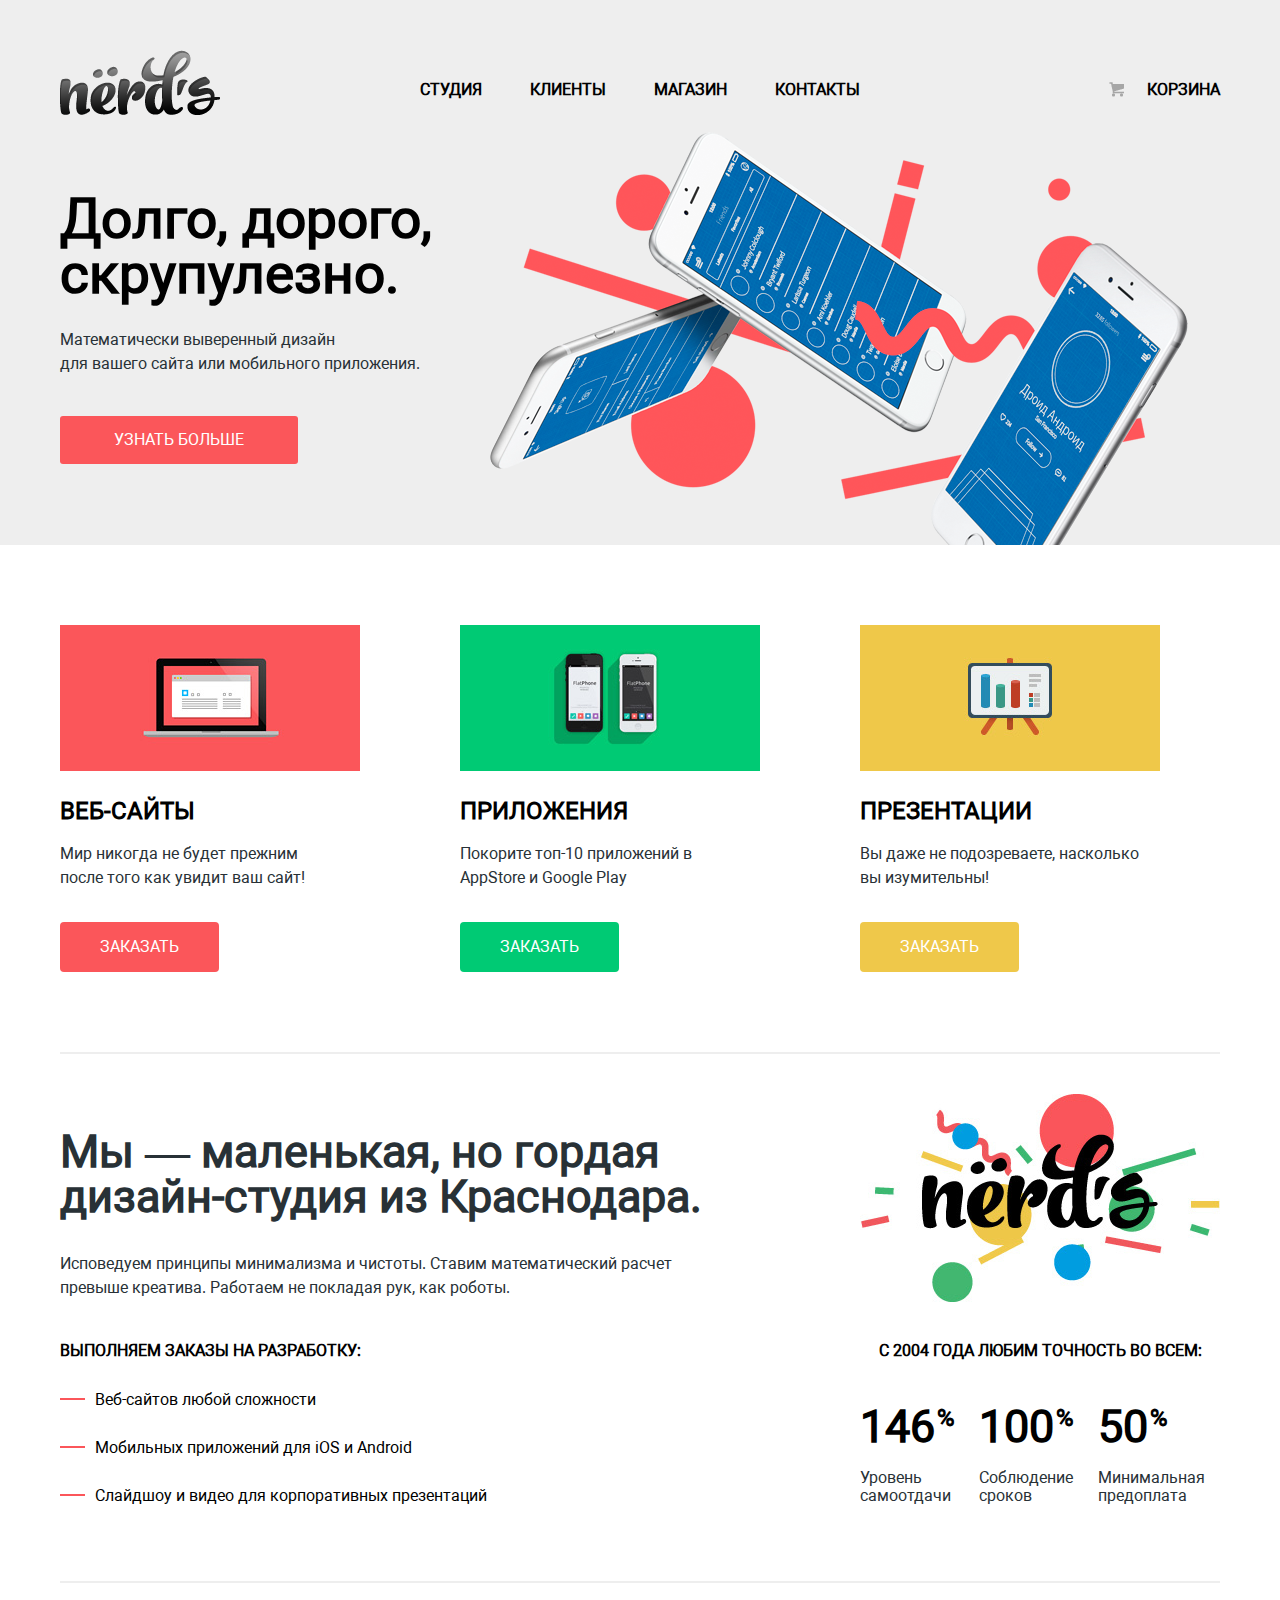
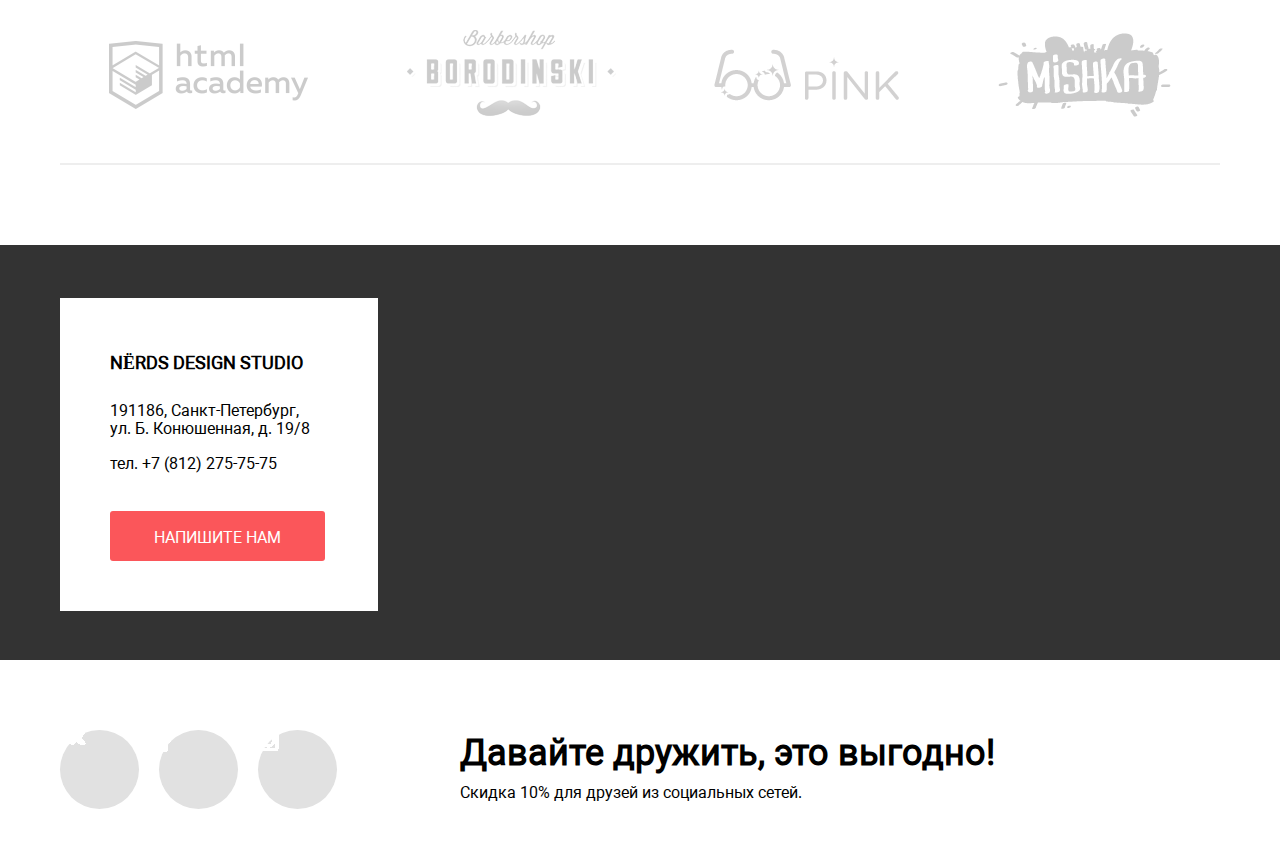
==== index.html @ ee1c0b24 "some fix, modal added" ====
<!DOCTYPE html>
<html lang="ru">
	<head>
		<meta charset="utf-8">
		<title>Нёрдс | главная</title>
		<link rel="stylesheet" href="css/main.css">
	</head>
	<body>

		<header class="main-header">
			<div class="wrapper">
				<a><img src="img/nerds-logo.png" alt="Нёрдс" class="logo" width="160" height="65"></a>
				<nav>
					<ul>
						<li><a href="#about">Студия</a></li>
						<li><a href="#clients">Клиенты</a></li>
						<li><a href="store.html#store-index">Магазин</a></li>
						<li><a href="#">Контакты</a></li>
					</ul>
				</nav>
				<div class="user-cart"><a href="#">Корзина</a></div>
			</div>
		</header>

		<section class="slider">
			<div class="wrapper">
				<div class="slider-info">
					<p class="lead">Долго, дорого, скрупулезно.</p>
					<p class="slider-desc">Математически выверенный дизайн <br> для вашего сайта или мобильного приложения.</p>
					<a class="btn slider-btn" href="#">Узнать больше</a>
				</div>
				<div class="slider-images">
					<img src="img/slider/slide1.png" alt="">
					<div class="slider-controls">
						<a href="#" class="slider-slide-1"></a>
						<a href="#" class="slider-slide-2"></a>
						<a href="#" class="slider-slide-3"></a>
					</div>
				</div>
			</div>
		</section>

		<section class="features">
			<div class="wrapper">
				<div class="features-item">
					<img src="img/illustration-1.jpg" alt="Веб-сайты" width="300" height="146">
					<h2 class="features-title">Веб-сайты</h2>
					<div class="features-desc">Мир никогда не будет прежним после того как увидит ваш сайт!</div>
					<a href="#" class="btn btn-red">Заказать</a>
				</div>
				<div class="features-item">
					<img src="img/illustration-2.jpg" alt="">
					<h2 class="features-title">Приложения</h2>
					<div class="features-desc">Покорите топ-10 приложений в AppStore и Google Play</div>
					<a href="#" class="btn btn-green">Заказать</a>
				</div>
				<div class="features-item">
					<img src="img/illustration-3.jpg" alt="">
					<h2 class="features-title">Презентации</h2>
					<div class="features-desc">Вы даже не подозреваете, насколько вы изумительны!</div>
					<a href="#" class="btn btn-yellow">Заказать</a>
				</div>
			</div>
		</section>

		<section id="about" class="about">
			<div class="wrapper">
				<div class="about-left">
					<p class="lead">Мы — маленькая, но гордая дизайн-студия из Краснодара.</p>
					<p class="desc">Исповедуем принципы минимализма и чистоты. Ставим математический расчет превыше креатива. Работаем не покладая рук, как роботы.</p>
					<strong>Выполняем заказы на разработку:</strong>
					<ul>
						<li>Веб-сайтов любой сложности</li>
						<li>Мобильных приложений для iOS и Android</li>
						<li>Слайдшоу и видео для корпоративных презентаций</li>
					</ul>
				</div>
				<div class="about-right">
					<img src="img/nerds-illustration.jpg" alt="Нёрдс" width="360" height="208">
					<div class="about-counters">
						<span>с 2004 года Любим точность во всем:</span>
					</div>
					<ul>
						<li>
							<strong>146</strong>
							<p>Уровень самоотдачи</p>
						</li>
						<li>
							<strong>100</strong>
							<p>Соблюдение сроков</p>
						</li>
						<li>
							<strong>50</strong>
							<p>Минимальная предоплата</p>
						</li>
					</ul>
				</div>
			</div>
		</section>

		<section id="clients" class="clients">
			<div class="wrapper">
				<a href="#"><img src="img/partners/logo-1.png" alt="html academy" width="199" height="68"></a>
				<a href="#"><img src="img/partners/logo-2.png" alt="barbershop" width="209" height="90"></a>
				<a href="#"><img src="img/partners/logo-3.png" alt="pink" width="185" height="52"></a>
				<a href="#"><img src="img/partners/logo-4.png" alt="mishka" width="173" height="84"></a>
			</div>
		</section>

		<section class="map">
			<div class="wrapper">
				<div class="map-block">
					<h2>NЁRDS DESIGN STUDIO</h2>
					<p>
						191186, Санкт-Петербург, <br>
						ул. Б. Конюшенная, д. 19/8 <br>
					</p>
					<p>
						тел. +7 (812) 275-75-75 
					</p>
					<a href="#" class="btn">Напишите нам</a>
				</div>
			</div>
			<div class="map-image">
				<script type="text/javascript" charset="utf-8" async src="https://api-maps.yandex.ru/services/constructor/1.0/js/?sid=P-qXw-Vgue8Lvc11tmd2U2htPeoHpVGw&amp;width=100%25&amp;height=415&amp;lang=ru_RU&amp;sourceType=constructor&amp;scroll=false"></script>
			</div>
		</section>

		<footer class="footer">
			<div class="wrapper">
				<div class="footer-item">
					<a href="#" class="social-icon social-vk"><img src="img/social/vk-icon.gif" alt="VK"></a>
					<a href="#" class="social-icon social-fb"><img src="img/social/fb-icon.gif" alt="Facebook"></a>
					<a href="#" class="social-icon social-ins"><img src="img/social/insta-icon.gif" alt="Instagram"></a>
				</div>

				<div class="footer-info">
					<div class="frendly">Давайте дружить, это выгодно!</div>
					<p>Скидка 10% для друзей из социальных сетей.</p>
				</div>
			</div>
		</footer>

		<div class="modal" style="display: none;">
			<button class="modal-close">Закрыть</button>
			<h2 class="modal-title">Напишите нам</h2>
			<form action="" method="post">
				<label for="name">
					<span class="modal-name">Ваше имя:</span>
					<input type="text" id="name" placeholder="Представьтесь, пожалуйста">
				</label>
				
				<label for="email">
					<span class="modal-name">Ваш e-mail</span>
					<input type="email" id="email" placeholder="Для отправки ответа">
				</label>

				<label for="text">
					<span class="modal-name">Текст письма:</span>
					<textarea  id="text" width="100%" placeholder="В свободной форме"></textarea>
				</label>

				<input type="submit" value="Отправить" class="btn btn-red">
			</form>
		</div>

	</body>
</html>
---- css/main.css ----
/*=============================================================================================
=            normalize.css v5.0.0 | MIT License | github.com/necolas/normalize.css            =
=============================================================================================*/
html {
  font-family: sans-serif;
  line-height: 1.15;
  -ms-text-size-adjust: 100%;
  -webkit-text-size-adjust: 100%;
}

body {
  margin: 0;
}

article, aside, footer, header, nav, section {
  display: block;
}

h1 {
  font-size: 2em;
  margin: 0.67em 0;
}

figcaption, figure, main {
  display: block;
}

figure {
  margin: 1em 40px;
}

hr {
  box-sizing: content-box;
  height: 0;
  overflow: visible;
}

pre {
  font-family: monospace, monospace;
  font-size: 1em;
}

a {
  background-color: transparent;
  -webkit-text-decoration-skip: objects;
}

a:active, a:hover {
  outline-width: 0;
}

abbr[title] {
  border-bottom: none;
  text-decoration: underline;
  text-decoration: underline dotted;
}

b, strong {
  font-weight: inherit;
}

b, strong {
  font-weight: bolder;
}

code, kbd, samp {
  font-family: monospace, monospace;
  font-size: 1em;
}

dfn {
  font-style: italic;
}

mark {
  background-color: #ff0;
  color: #000;
}

small {
  font-size: 80%;
}

sub, sup {
  font-size: 75%;
  line-height: 0;
  position: relative;
  vertical-align: baseline;
}

sub {
  bottom: -0.25em;
}

sup {
  top: -0.5em;
}

audio, video {
  display: inline-block;
}

audio:not([controls]) {
  display: none;
  height: 0;
}

img {
  border-style: none;
}

svg:not(:root) {
  overflow: hidden;
}

button, input, optgroup, select, textarea {
  font-family: sans-serif;
  font-size: 100%;
  line-height: 1.15;
  margin: 0;
}

button, input {
  overflow: visible;
}

button, select {
  text-transform: none;
}

button, html [type="button"], [type="reset"], [type="submit"] {
  -webkit-appearance: button;
}

button::-moz-focus-inner, [type="button"]::-moz-focus-inner, [type="reset"]::-moz-focus-inner, [type="submit"]::-moz-focus-inner {
  border-style: none;
  padding: 0;
}

button:-moz-focusring, [type="button"]:-moz-focusring, [type="reset"]:-moz-focusring, [type="submit"]:-moz-focusring {
  outline: 1px dotted ButtonText;
}

fieldset {
  border: 1px solid #c0c0c0;
  margin: 0 2px;
  padding: 0.35em 0.625em 0.75em;
}

legend {
  box-sizing: border-box;
  color: inherit;
  display: table;
  max-width: 100%;
  padding: 0;
  white-space: normal;
}

progress {
  display: inline-block;
  vertical-align: baseline;
}

textarea {
  overflow: auto;
}

[type="checkbox"], [type="radio"] {
  box-sizing: border-box;
  padding: 0;
}

[type="number"]::-webkit-inner-spin-button, [type="number"]::-webkit-outer-spin-button {
  height: auto;
}

[type="search"] {
  -webkit-appearance: textfield;
  outline-offset: -2px;
}

[type="search"]::-webkit-search-cancel-button, [type="search"]::-webkit-search-decoration {
  -webkit-appearance: none;
}

::-webkit-file-upload-button {
  -webkit-appearance: button;
  font: inherit;
}

details, menu {
  display: block;
}

summary {
  display: list-item;
}

canvas {
  display: inline-block;
}

template {
  display: none;
}

[hidden] {
  display: none;
}

/*=====  End of normalize.css v5.0.0 | MIT License | github.com/necolas/normalize.css  ======*/
/*===============================
=            general            =
===============================*/
@font-face {
  font-weight: normal;
  font-family: "roboto";
  font-style: normal;
  src: local("Roboto regular"), url("../fonts/roboto.woff2") format("woff2"), url("../fonts/roboto.woff") format("woff");
  unicode-range: U+0020-007E, U+0410-044F;
}
* {
  font-family: "roboto", fantasy;
  color: #000000;
}

h1 {
  font-weight: bold;
  font-size: 55px;
  line-height: 55px;
}

/*=====  End of general  ======*/
/*==============================
=            header            =
==============================*/
.main-header {
  padding-top: 50px;
  background-color: #eeeeee;
}
.main-header .wrapper {
  width: 1160px;
  margin-right: auto;
  margin-left: auto;
}
.main-header .wrapper:after {
  content: "";
  display: table;
  clear: both;
}
.main-header .logo {
  float: left;
  padding-right: 20px;
}
.main-header .logo:hover {
  opacity: 0.8;
}
.main-header .logo:active {
  opacity: 0.3;
}
.main-header .user-cart {
  position: relative;
  float: right;
  text-align: right;
}
.main-header .user-cart a {
  padding-left: 38px;
}
.main-header .user-cart a:before {
  content: "";
  position: absolute;
  top: 32px;
  left: 0px;
  width: 15px;
  height: 15px;
  background-image: url("../img/cart-icon.png");
}
.main-header .user-cart .active {
  color: #fb565a;
}
.main-header nav {
  float: left;
}
.main-header ul {
  display: -webkit-flex;
  display: -moz-flex;
  display: -ms-flex;
  display: -o-flex;
  display: -webkit-box;
  display: -ms-flexbox;
  display: flex;
  -webkit-box-pack: justify;
  -webkit-justify-content: space-between;
      -ms-flex-pack: justify;
          justify-content: space-between;
  box-sizing: border-box;
  width: 840px;
  margin: 0;
  padding: 0;
  padding-left: 180px;
  padding-right: 220px;
}
.main-header li {
  list-style: none;
}
.main-header a {
  padding-bottom: 9px;
  font-weight: bold;
  font-size: 16px;
  line-height: 80px;
  text-transform: uppercase;
  text-decoration: none;
}
.main-header a:hover {
  color: #fb565a;
}
.main-header a:active {
  color: #000;
  opacity: 0.3;
}
.main-header .active {
  padding-bottom: 10px;
  border-bottom: 2px solid #fb565a;
}

/*=====  End of header  ======*/
/*==================================
=            page-title            =
==================================*/
.page-title {
  background-color: #eee;
}
.page-title h1 {
  margin: 0;
  padding-top: 64px;
  padding-bottom: 107px;
  text-align: center;
  font-size: 55px;
}

/*=====  End of page-title  ======*/
/*===============================
=            catalog            =
===============================*/
.catalog {
  padding-top: 60px;
}
.catalog .wrapper {
  width: 1160px;
  margin-right: auto;
  margin-left: auto;
}
.catalog .wrapper:after {
  content: "";
  display: table;
  clear: both;
}
.catalog-list:after {
  content: "";
  display: table;
  clear: both;
}
.catalog-left {
  float: left;
  width: 260px;
  padding-right: 20px;
}
.catalog-right {
  float: right;
  width: 800px;
  padding-left: 80px;
}
.catalog fieldset {
  border: none;
  margin: 0;
  margin-bottom: 60px;
  padding: 0;
}
.catalog legend {
  font-weight: bold;
  font-size: 18px;
  font-family: roboto;
  letter-spacing: 0.8px;
  text-transform: uppercase;
  cursor: default;
}
.catalog input[type="submit"] {
  text-transform: uppercase;
  color: #000;
  font-family: "roboto", fantasy;
  font-weight: bold;
  padding: 15px 70px;
  border-radius: 4px;
  border: none;
  background-color: #eeeeee;
  cursor: pointer;
  outline: none;
}
.catalog input[type="submit"]:hover {
  background-color: #dfdfdf;
}
.catalog input[type="submit"]:active {
  color: rgba(255, 255, 255, 0.3);
  box-shadow: inset 0 3px 0 1px #bfbfbf;
  outline: none;
  background-color: #d5d5d5;
}
.catalog .item {
  width: 360px;
  margin-left: 40px;
  margin-bottom: 40px;
  float: left;
}
.catalog-sort:after {
  content: "";
  display: table;
  clear: right;
}
.catalog-sort strong {
  text-transform: uppercase;
  float: left;
}
.catalog-sort ul {
  float: right;
  font-size: 0;
  margin-bottom: 60px;
}
.catalog-sort li {
  display: inline-block;
  margin-left: 20px;
}
.catalog-sort a {
  font-size: 14px;
  text-decoration: none;
  text-transform: uppercase;
  opacity: 0.3;
}
.catalog-sort a:hover {
  opacity: 0.6;
}
.catalog-sort a:active, .catalog-sort a:focus {
  opacity: 1;
}
.catalog .sort-up {
  position: relative;
  top: -10px;
  font-size: 0;
  border: 10px solid transparent;
  border-left-width: 5px;
  border-right-width: 5px;
  border-bottom-color: #000;
}
.catalog .sort-dw {
  position: relative;
  top: 0;
  font-size: 0;
  border: 10px solid transparent;
  border-left-width: 5px;
  border-right-width: 5px;
  border-top-color: #000;
}

/*=====  End of catalog  ======*/
/*==================================
=            pagination            =
==================================*/
.pagination {
  padding-left: 0;
  margin: 0;
  font-size: 0;
}
.pagination li {
  margin-right: 10px;
  display: inline-block;
}
.pagination a {
  display: inline-block;
  padding: 14px 21px;
  padding-top: 18px;
  font-size: 16px;
  background-color: #eeeeee;
  border-radius: 4px;
  text-decoration: none;
  box-sizing: border-box;
}
.pagination a:hover {
  background-color: #dfdfdf;
}
.pagination .active {
  border: 2px solid #dbdbdb;
  background-color: #fff;
  padding: 12px 19px;
  padding-top: 16px;
  cursor: default;
}
.pagination .active:hover {
  background-color: #FFF;
}

/*=====  End of pagination  ======*/
/*==============================
=            slider            =
==============================*/
.slider {
  background-color: #eeeeee;
}
.slider .wrapper {
  width: 1160px;
  margin-right: auto;
  margin-left: auto;
}
.slider .wrapper:after {
  content: "";
  display: table;
  clear: both;
}
.slider-info {
  float: left;
  width: 380px;
  margin-top: 62px;
}
.slider-desc {
  margin-top: 0;
  margin-bottom: 20px;
  line-height: 24px;
  color: #283136;
}
.slider .lead {
  margin-top: 0;
  margin-bottom: 26px;
  font-weight: bold;
  font-size: 55px;
  line-height: 55px;
}
.slider .btn {
  display: inline-block;
  padding: 15px 54px;
  margin-top: 20px;
  background-color: #fb565a;
  border-radius: 3px;
  font-weight: 500;
  color: #fff;
  text-transform: uppercase;
  text-decoration: none;
}
.slider .btn:hover {
  background-color: #e74246;
}
.slider .btn:active {
  background-color: #d7373b;
  box-shadow: inset 0 3px 0 1px #c13135;
  color: rgba(255, 255, 255, 0.3);
}
.slider-images {
  float: right;
  width: 730px;
  font-size: 0;
  padding-top: 2px;
}
.slider-controls {
  display: none;
}

/*=====  End of slider  ======*/
/*================================
=            features            =
================================*/
.features {
  padding-top: 80px;
}
.features .wrapper {
  padding-bottom: 80px;
  border-bottom: 2px solid #eee;
  width: 1160px;
  margin-right: auto;
  margin-left: auto;
}
.features .wrapper:after {
  content: "";
  display: table;
  clear: both;
}
.features-item {
  float: left;
  width: 300px;
  margin-right: 100px;
  font-size: 0;
}
.features-item:last-child {
  margin-right: 60px;
}
.features-title {
  margin-bottom: 11px;
  font-size: 24px;
  line-height: 40px;
  text-transform: uppercase;
}
.features-desc {
  margin-bottom: 20px;
  margin-right: 20px;
  font-size: 16px;
  line-height: 24px;
  color: #283136;
}
.features .btn {
  display: inline-block;
  margin-top: 12px;
  padding: 16px 40px;
  font-size: 16px;
  border-radius: 4px;
  font-weight: 500;
  color: #fff;
  text-transform: uppercase;
  text-decoration: none;
}
.features .btn-red {
  background-color: #fb565a;
}
.features .btn-red:hover {
  background-color: #e74246;
}
.features .btn-red:active {
  background-color: #d7373b;
  box-shadow: inset 0 3px 0 1px #c13135;
  color: rgba(255, 255, 255, 0.3);
}
.features .btn-green {
  background-color: #00ca74;
}
.features .btn-green:hover {
  background-color: #00bc6c;
}
.features .btn-green:active {
  background-color: #00aa62;
  box-shadow: inset 0 3px 0 1px #009958;
  color: rgba(255, 255, 255, 0.3);
}
.features .btn-yellow {
  background-color: #efc84a;
}
.features .btn-yellow:hover {
  background-color: #eab534;
}
.features .btn-yellow:active {
  background-color: #e5a722;
  box-shadow: inset 0 3px 0 1px #ce961f;
  color: rgba(255, 255, 255, 0.3);
}

/*=====  End of features  ======*/
/*=============================
=            about            =
=============================*/
.about {
  padding-top: 40px;
}
.about .wrapper {
  width: 1160px;
  margin-right: auto;
  margin-left: auto;
  padding-bottom: 45px;
  border-bottom: 2px solid #eee;
}
.about .wrapper:after {
  content: "";
  display: table;
  clear: both;
}
.about strong {
  text-transform: uppercase;
  font-size: 16px;
}
.about-left {
  float: left;
  width: 660px;
  padding-right: 20px;
}
.about-left ul {
  margin-top: 30px;
  padding-left: 35px;
  list-style: none;
}
.about-left li {
  position: relative;
  margin-bottom: 30px;
}
.about-left li:before {
  content: "";
  position: absolute;
  left: -35px;
  top: 7px;
  width: 25px;
  height: 2px;
  background-color: #fb565a;
}
.about-right {
  float: right;
  width: 360px;
}
.about-right ul {
  margin: 0;
  padding-left: 0;
}
.about-right li {
  display: inline-block;
  width: 100px;
  padding-right: 15px;
  list-style: none;
}
.about-right li:last-child {
  padding-right: 0;
}
.about-right strong {
  position: relative;
  font-size: 45px;
}
.about-right strong:after {
  content: "%";
  position: absolute;
  right: -20px;
  top: 5px;
  font-size: 24px;
  font-weight: bold;
}
.about p {
  color: #283136;
  font-size: 16px;
  line-height: 18px;
}
.about img {
  margin-bottom: 35px;
}
.about-counters {
  margin-bottom: 41px;
  font-weight: bold;
  text-align: center;
  text-transform: uppercase;
}
.about .lead {
  margin-top: 35px;
  margin-bottom: 33px;
  font-weight: bold;
  font-size: 45px;
  line-height: 45px;
}
.about .desc {
  margin-bottom: 42px;
  font-size: 16px;
  line-height: 24px;
  color: #283136;
}

/*=====  End of about  ======*/
/*===============================
=            clients            =
===============================*/
.clients .wrapper {
  width: 1160px;
  margin-right: auto;
  margin-left: auto;
  padding-top: 47px;
  padding-bottom: 39px;
  border-bottom: 2px solid #eee;
  display: -webkit-flex;
  display: -moz-flex;
  display: -ms-flex;
  display: -o-flex;
  display: -webkit-box;
  display: -ms-flexbox;
  display: flex;
  -webkit-justify-content: space-around;
      -ms-flex-pack: distribute;
          justify-content: space-around;
  -webkit-box-align: center;
  -webkit-align-items: center;
      -ms-flex-align: center;
          align-items: center;
}
.clients img {
  opacity: 0.2;
}
.clients img:hover {
  opacity: 1;
}
.clients img:active {
  opacity: 0.1;
}

/*=====  End of clients  ======*/
/*===========================
=            map            =
===========================*/
.map {
  position: relative;
  margin-top: 80px;
  min-height: 415px;
  background-color: #333;
}
.map .wrapper {
  width: 1160px;
  margin-right: auto;
  margin-left: auto;
}
.map-block {
  position: absolute;
  top: 53px;
  z-index: 99;
  width: 318px;
  padding: 40px 50px;
  padding-bottom: 50px;
  background-color: #FFF;
  box-sizing: border-box;
}
.map h2 {
  font-size: 18px;
  margin-bottom: 28px;
}
.map .btn {
  display: inline-block;
  padding: 18px 44px;
  padding-bottom: 14px;
  margin-top: 22px;
  background-color: #fb565a;
  border-radius: 3px;
  font-weight: 500;
  color: #fff;
  text-transform: uppercase;
  text-decoration: none;
}
.map .btn:hover {
  background-color: #e74246;
}
.map .btn:active {
  background-color: #d7373b;
  box-shadow: inset 0 3px 0 1px #c13135;
  color: rgba(255, 255, 255, 0.3);
}

/*=====  End of map  ======*/
/*==============================
=            footer            =
==============================*/
.footer .wrapper {
  width: 1160px;
  margin-right: auto;
  margin-left: auto;
  padding-bottom: 40px;
  margin-top: 70px;
}
.footer .wrapper:after {
  content: "";
  display: table;
  clear: both;
}
.footer-item {
  float: left;
  width: 320px;
  font-size: 0;
}
.footer-item .social-icon {
  display: inline-block;
  vertical-align: top;
  width: 79px;
  height: 79px;
  background-color: #e1e1e1;
  border-radius: 50%;
  margin-right: 20px;
}
.footer-item img {
  display: -webkit-box;
  display: -webkit-flex;
  display: -ms-flexbox;
  display: flex;
  -webkit-box-align: center;
  -webkit-align-items: center;
      -ms-flex-align: center;
          align-items: center;
}
.footer-info {
  float: right;
  width: 760px;
}
.footer .frendly {
  font-weight: bold;
  font-size: 36px;
  padding-top: 8px;
  line-height: 30px;
}

/*=====  End of footer  ======*/
/*=============================
=            modal            =
=============================*/
.modal {
  position: relative;
  position: fixed;
  top: 50px;
  left: 50%;
  z-index: 999;
  box-sizing: border-box;
  width: 960px;
  min-height: 590px;
  margin-left: -480px;
  padding: 100px;
  padding-top: 64px;
  padding-bottom: 90px;
  font-size: 0;
  background: #ffffff;
  box-shadow: 0 10px 40px 5px #333;
}
.modal-close {
  position: absolute;
  top: 79px;
  right: 91px;
  width: 22px;
  height: 22px;
  border: none;
  cursor: pointer;
  background: transparent;
}
.modal-close:focus {
  outline: none;
}
.modal-close:after, .modal-close:before {
  content: "";
  position: absolute;
  left: 0;
  top: 8px;
  width: 25px;
  height: 4px;
  background-color: #fb565a;
}
.modal-close:after {
  -webkit-transform: rotate(45deg);
      -ms-transform: rotate(45deg);
          transform: rotate(45deg);
}
.modal-close:before {
  -webkit-transform: rotate(-45deg);
      -ms-transform: rotate(-45deg);
          transform: rotate(-45deg);
}
.modal-title {
  margin-top: 0;
  margin-bottom: 38px;
  font-size: 45px;
}
.modal-name {
  display: inline-block;
  font-size: 16px;
  font-weight: bold;
  margin-bottom: 9px;
}
.modal label[for="name"] {
  float: left;
  width: 50%;
  margin-right: 20px;
  width: 360px;
  box-sizing: border-box;
}
.modal label[for="email"] {
  float: right;
  width: 50%;
  margin-left: 20px;
  width: 360px;
  box-sizing: border-box;
}
.modal label[for="text"] {
  box-sizing: border-box;
  width: 100%;
  margin-top: 35px;
}
.modal input[type="submit"] {
  width: auto;
  padding: 16px 82px;
  height: auto;
  margin-top: 48px;
}
.modal label {
  display: inline-block;
}
.modal input {
  box-sizing: border-box;
  width: 100%;
  height: 50px;
  padding: 0 13px;
  font-size: 16px;
  border: 2px solid #d7dcde;
}
.modal input:focus {
  outline: none;
}
.modal textarea {
  box-sizing: border-box;
  width: 100%;
  min-height: 118px;
  padding: 10px;
  padding-left: 13px;
  font-size: 16px;
  border: 2px solid #d7dcde;
  resize: none;
}
.modal textarea:focus {
  outline: none;
}
.modal .btn {
  font-weight: 500;
  color: #fff;
  text-transform: uppercase;
  text-decoration: none;
  border: 0;
  border-radius: 4px;
}
.modal .btn-red {
  background-color: #fb565a;
}
.modal .btn-red:hover {
  background-color: #e74246;
}
.modal .btn-red:active {
  background-color: #d7373b;
  box-shadow: inset 0 3px 0 1px #c13135;
  color: rgba(255, 255, 255, 0.3);
}

/*=====  End of modal  ======*/
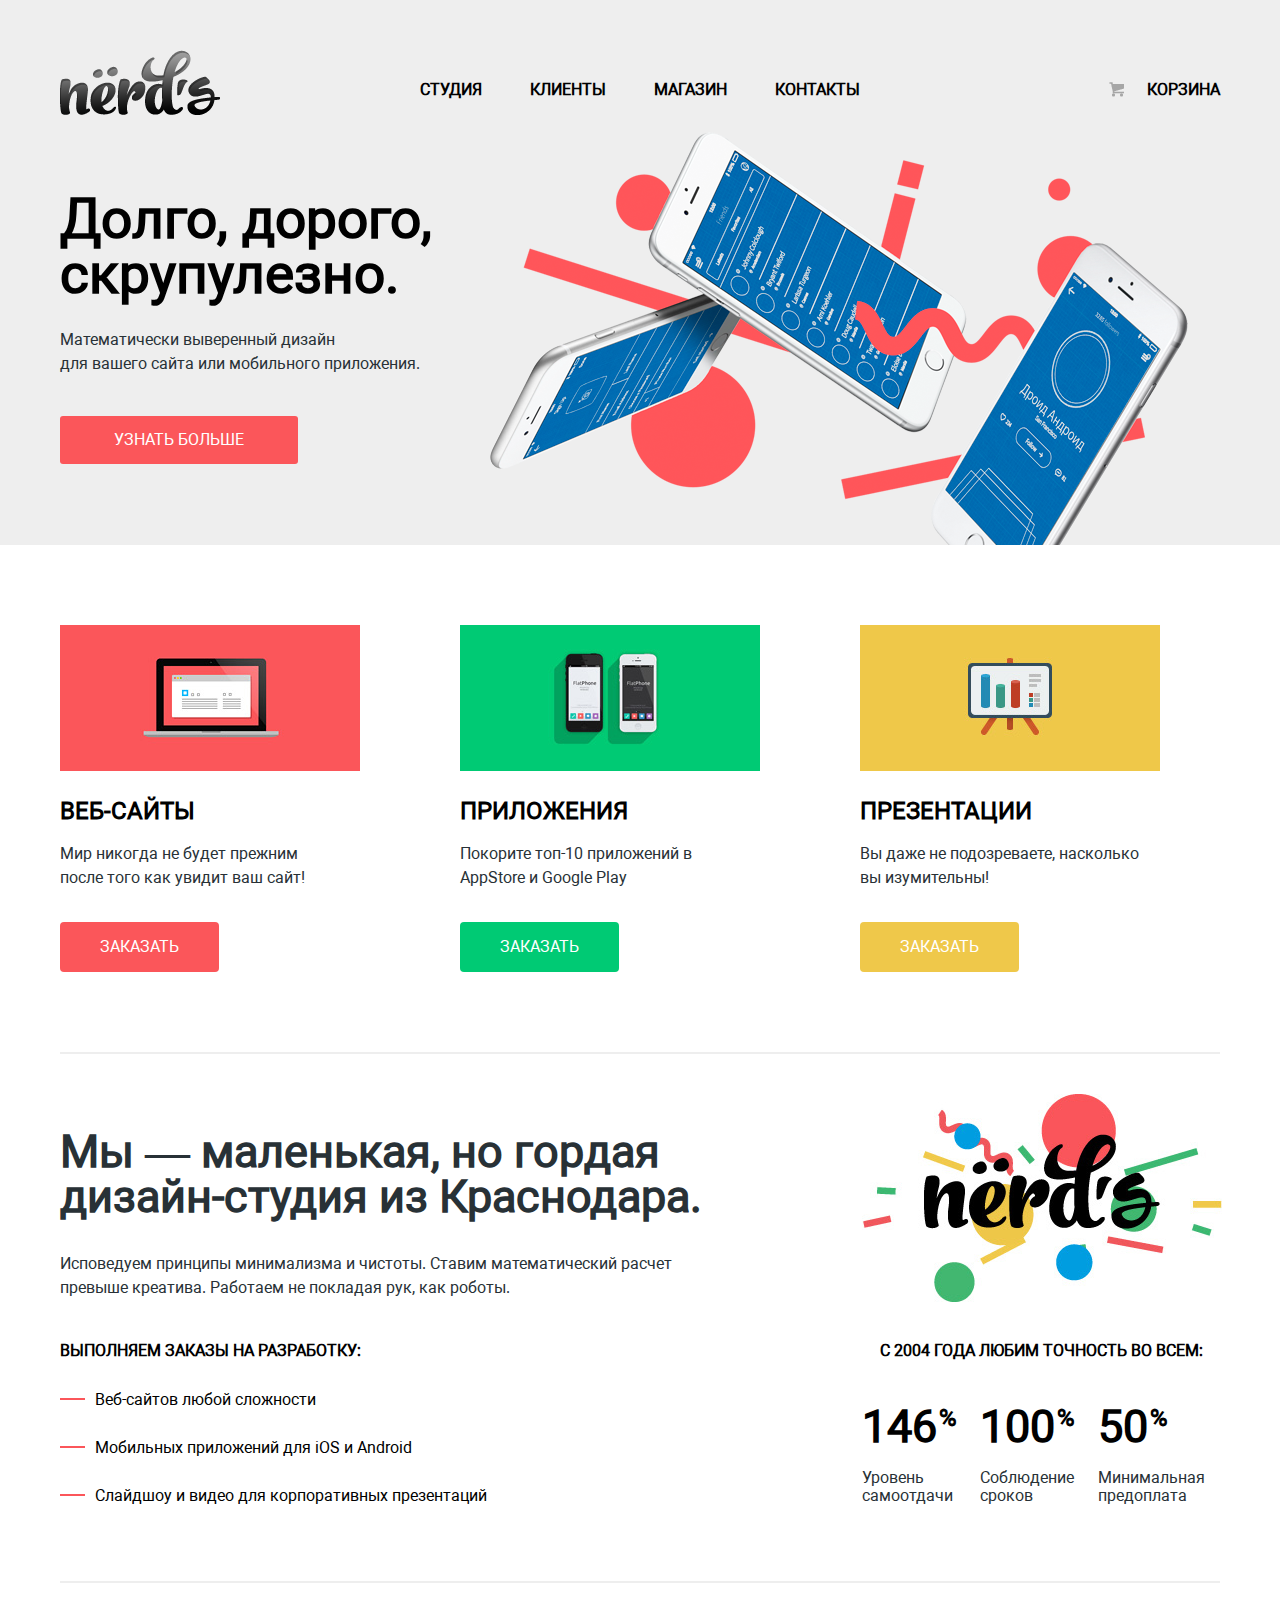
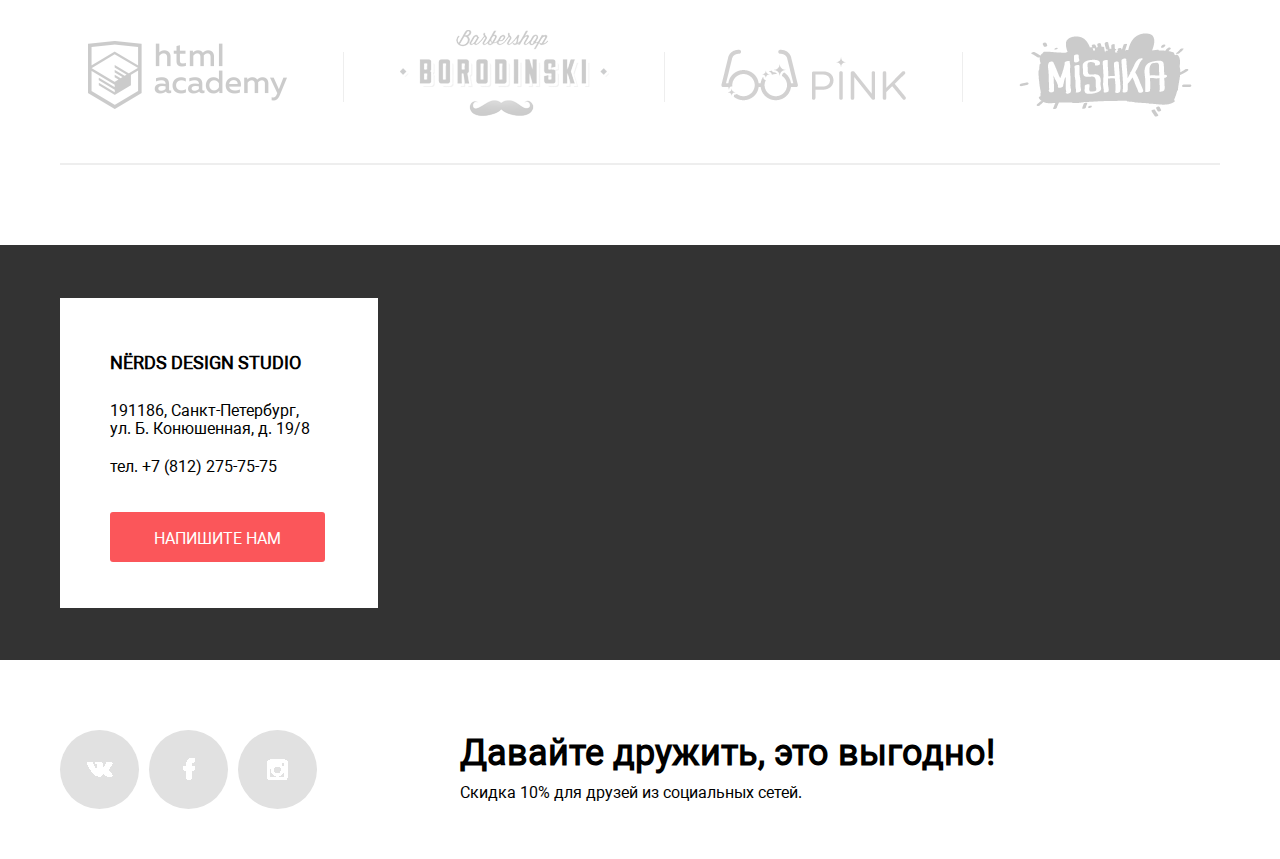
==== commit 4684bdff: "aside style added, and catalog" ====
--- a/index.html
+++ b/index.html
@@ -101,8 +101,11 @@
 		<section id="clients" class="clients">
 			<div class="wrapper">
 				<a href="#"><img src="img/partners/logo-1.png" alt="html academy" width="199" height="68"></a>
+				<div class="img-divider"></div>
 				<a href="#"><img src="img/partners/logo-2.png" alt="barbershop" width="209" height="90"></a>
+				<div class="img-divider"></div>
 				<a href="#"><img src="img/partners/logo-3.png" alt="pink" width="185" height="52"></a>
+				<div class="img-divider"></div>
 				<a href="#"><img src="img/partners/logo-4.png" alt="mishka" width="173" height="84"></a>
 			</div>
 		</section>
@@ -111,7 +114,7 @@
 			<div class="wrapper">
 				<div class="map-block">
 					<h2>NЁRDS DESIGN STUDIO</h2>
-					<p>
+					<p class="map-address">
 						191186, Санкт-Петербург, <br>
 						ул. Б. Конюшенная, д. 19/8 <br>
 					</p>
@@ -129,7 +132,7 @@
 		<footer class="footer">
 			<div class="wrapper">
 				<div class="footer-item">
-					<a href="#" class="social-icon social-vk"><img src="img/social/vk-icon.gif" alt="VK"></a>
+					<a href="//vk.com/a23.tech" class="social-icon social-vk"><img src="img/social/vk-icon.gif" alt="VK"></a>
 					<a href="#" class="social-icon social-fb"><img src="img/social/fb-icon.gif" alt="Facebook"></a>
 					<a href="#" class="social-icon social-ins"><img src="img/social/insta-icon.gif" alt="Instagram"></a>
 				</div>
--- a/css/main.css
+++ b/css/main.css
@@ -1,1026 +1 @@
-/*=============================================================================================
-=            normalize.css v5.0.0 | MIT License | github.com/necolas/normalize.css            =
-=============================================================================================*/
-html {
-  font-family: sans-serif;
-  line-height: 1.15;
-  -ms-text-size-adjust: 100%;
-  -webkit-text-size-adjust: 100%;
-}
-
-body {
-  margin: 0;
-}
-
-article, aside, footer, header, nav, section {
-  display: block;
-}
-
-h1 {
-  font-size: 2em;
-  margin: 0.67em 0;
-}
-
-figcaption, figure, main {
-  display: block;
-}
-
-figure {
-  margin: 1em 40px;
-}
-
-hr {
-  box-sizing: content-box;
-  height: 0;
-  overflow: visible;
-}
-
-pre {
-  font-family: monospace, monospace;
-  font-size: 1em;
-}
-
-a {
-  background-color: transparent;
-  -webkit-text-decoration-skip: objects;
-}
-
-a:active, a:hover {
-  outline-width: 0;
-}
-
-abbr[title] {
-  border-bottom: none;
-  text-decoration: underline;
-  text-decoration: underline dotted;
-}
-
-b, strong {
-  font-weight: inherit;
-}
-
-b, strong {
-  font-weight: bolder;
-}
-
-code, kbd, samp {
-  font-family: monospace, monospace;
-  font-size: 1em;
-}
-
-dfn {
-  font-style: italic;
-}
-
-mark {
-  background-color: #ff0;
-  color: #000;
-}
-
-small {
-  font-size: 80%;
-}
-
-sub, sup {
-  font-size: 75%;
-  line-height: 0;
-  position: relative;
-  vertical-align: baseline;
-}
-
-sub {
-  bottom: -0.25em;
-}
-
-sup {
-  top: -0.5em;
-}
-
-audio, video {
-  display: inline-block;
-}
-
-audio:not([controls]) {
-  display: none;
-  height: 0;
-}
-
-img {
-  border-style: none;
-}
-
-svg:not(:root) {
-  overflow: hidden;
-}
-
-button, input, optgroup, select, textarea {
-  font-family: sans-serif;
-  font-size: 100%;
-  line-height: 1.15;
-  margin: 0;
-}
-
-button, input {
-  overflow: visible;
-}
-
-button, select {
-  text-transform: none;
-}
-
-button, html [type="button"], [type="reset"], [type="submit"] {
-  -webkit-appearance: button;
-}
-
-button::-moz-focus-inner, [type="button"]::-moz-focus-inner, [type="reset"]::-moz-focus-inner, [type="submit"]::-moz-focus-inner {
-  border-style: none;
-  padding: 0;
-}
-
-button:-moz-focusring, [type="button"]:-moz-focusring, [type="reset"]:-moz-focusring, [type="submit"]:-moz-focusring {
-  outline: 1px dotted ButtonText;
-}
-
-fieldset {
-  border: 1px solid #c0c0c0;
-  margin: 0 2px;
-  padding: 0.35em 0.625em 0.75em;
-}
-
-legend {
-  box-sizing: border-box;
-  color: inherit;
-  display: table;
-  max-width: 100%;
-  padding: 0;
-  white-space: normal;
-}
-
-progress {
-  display: inline-block;
-  vertical-align: baseline;
-}
-
-textarea {
-  overflow: auto;
-}
-
-[type="checkbox"], [type="radio"] {
-  box-sizing: border-box;
-  padding: 0;
-}
-
-[type="number"]::-webkit-inner-spin-button, [type="number"]::-webkit-outer-spin-button {
-  height: auto;
-}
-
-[type="search"] {
-  -webkit-appearance: textfield;
-  outline-offset: -2px;
-}
-
-[type="search"]::-webkit-search-cancel-button, [type="search"]::-webkit-search-decoration {
-  -webkit-appearance: none;
-}
-
-::-webkit-file-upload-button {
-  -webkit-appearance: button;
-  font: inherit;
-}
-
-details, menu {
-  display: block;
-}
-
-summary {
-  display: list-item;
-}
-
-canvas {
-  display: inline-block;
-}
-
-template {
-  display: none;
-}
-
-[hidden] {
-  display: none;
-}
-
-/*=====  End of normalize.css v5.0.0 | MIT License | github.com/necolas/normalize.css  ======*/
-/*===============================
-=            general            =
-===============================*/
-@font-face {
-  font-weight: normal;
-  font-family: "roboto";
-  font-style: normal;
-  src: local("Roboto regular"), url("../fonts/roboto.woff2") format("woff2"), url("../fonts/roboto.woff") format("woff");
-  unicode-range: U+0020-007E, U+0410-044F;
-}
-* {
-  font-family: "roboto", fantasy;
-  color: #000000;
-}
-
-h1 {
-  font-weight: bold;
-  font-size: 55px;
-  line-height: 55px;
-}
-
-/*=====  End of general  ======*/
-/*==============================
-=            header            =
-==============================*/
-.main-header {
-  padding-top: 50px;
-  background-color: #eeeeee;
-}
-.main-header .wrapper {
-  width: 1160px;
-  margin-right: auto;
-  margin-left: auto;
-}
-.main-header .wrapper:after {
-  content: "";
-  display: table;
-  clear: both;
-}
-.main-header .logo {
-  float: left;
-  padding-right: 20px;
-}
-.main-header .logo:hover {
-  opacity: 0.8;
-}
-.main-header .logo:active {
-  opacity: 0.3;
-}
-.main-header .user-cart {
-  position: relative;
-  float: right;
-  text-align: right;
-}
-.main-header .user-cart a {
-  padding-left: 38px;
-}
-.main-header .user-cart a:before {
-  content: "";
-  position: absolute;
-  top: 32px;
-  left: 0px;
-  width: 15px;
-  height: 15px;
-  background-image: url("../img/cart-icon.png");
-}
-.main-header .user-cart .active {
-  color: #fb565a;
-}
-.main-header nav {
-  float: left;
-}
-.main-header ul {
-  display: -webkit-flex;
-  display: -moz-flex;
-  display: -ms-flex;
-  display: -o-flex;
-  display: -webkit-box;
-  display: -ms-flexbox;
-  display: flex;
-  -webkit-box-pack: justify;
-  -webkit-justify-content: space-between;
-      -ms-flex-pack: justify;
-          justify-content: space-between;
-  box-sizing: border-box;
-  width: 840px;
-  margin: 0;
-  padding: 0;
-  padding-left: 180px;
-  padding-right: 220px;
-}
-.main-header li {
-  list-style: none;
-}
-.main-header a {
-  padding-bottom: 9px;
-  font-weight: bold;
-  font-size: 16px;
-  line-height: 80px;
-  text-transform: uppercase;
-  text-decoration: none;
-}
-.main-header a:hover {
-  color: #fb565a;
-}
-.main-header a:active {
-  color: #000;
-  opacity: 0.3;
-}
-.main-header .active {
-  padding-bottom: 10px;
-  border-bottom: 2px solid #fb565a;
-}
-
-/*=====  End of header  ======*/
-/*==================================
-=            page-title            =
-==================================*/
-.page-title {
-  background-color: #eee;
-}
-.page-title h1 {
-  margin: 0;
-  padding-top: 64px;
-  padding-bottom: 107px;
-  text-align: center;
-  font-size: 55px;
-}
-
-/*=====  End of page-title  ======*/
-/*===============================
-=            catalog            =
-===============================*/
-.catalog {
-  padding-top: 60px;
-}
-.catalog .wrapper {
-  width: 1160px;
-  margin-right: auto;
-  margin-left: auto;
-}
-.catalog .wrapper:after {
-  content: "";
-  display: table;
-  clear: both;
-}
-.catalog-list:after {
-  content: "";
-  display: table;
-  clear: both;
-}
-.catalog-left {
-  float: left;
-  width: 260px;
-  padding-right: 20px;
-}
-.catalog-right {
-  float: right;
-  width: 800px;
-  padding-left: 80px;
-}
-.catalog fieldset {
-  border: none;
-  margin: 0;
-  margin-bottom: 60px;
-  padding: 0;
-}
-.catalog legend {
-  font-weight: bold;
-  font-size: 18px;
-  font-family: roboto;
-  letter-spacing: 0.8px;
-  text-transform: uppercase;
-  cursor: default;
-}
-.catalog input[type="submit"] {
-  text-transform: uppercase;
-  color: #000;
-  font-family: "roboto", fantasy;
-  font-weight: bold;
-  padding: 15px 70px;
-  border-radius: 4px;
-  border: none;
-  background-color: #eeeeee;
-  cursor: pointer;
-  outline: none;
-}
-.catalog input[type="submit"]:hover {
-  background-color: #dfdfdf;
-}
-.catalog input[type="submit"]:active {
-  color: rgba(255, 255, 255, 0.3);
-  box-shadow: inset 0 3px 0 1px #bfbfbf;
-  outline: none;
-  background-color: #d5d5d5;
-}
-.catalog .item {
-  width: 360px;
-  margin-left: 40px;
-  margin-bottom: 40px;
-  float: left;
-}
-.catalog-sort:after {
-  content: "";
-  display: table;
-  clear: right;
-}
-.catalog-sort strong {
-  text-transform: uppercase;
-  float: left;
-}
-.catalog-sort ul {
-  float: right;
-  font-size: 0;
-  margin-bottom: 60px;
-}
-.catalog-sort li {
-  display: inline-block;
-  margin-left: 20px;
-}
-.catalog-sort a {
-  font-size: 14px;
-  text-decoration: none;
-  text-transform: uppercase;
-  opacity: 0.3;
-}
-.catalog-sort a:hover {
-  opacity: 0.6;
-}
-.catalog-sort a:active, .catalog-sort a:focus {
-  opacity: 1;
-}
-.catalog .sort-up {
-  position: relative;
-  top: -10px;
-  font-size: 0;
-  border: 10px solid transparent;
-  border-left-width: 5px;
-  border-right-width: 5px;
-  border-bottom-color: #000;
-}
-.catalog .sort-dw {
-  position: relative;
-  top: 0;
-  font-size: 0;
-  border: 10px solid transparent;
-  border-left-width: 5px;
-  border-right-width: 5px;
-  border-top-color: #000;
-}
-
-/*=====  End of catalog  ======*/
-/*==================================
-=            pagination            =
-==================================*/
-.pagination {
-  padding-left: 0;
-  margin: 0;
-  font-size: 0;
-}
-.pagination li {
-  margin-right: 10px;
-  display: inline-block;
-}
-.pagination a {
-  display: inline-block;
-  padding: 14px 21px;
-  padding-top: 18px;
-  font-size: 16px;
-  background-color: #eeeeee;
-  border-radius: 4px;
-  text-decoration: none;
-  box-sizing: border-box;
-}
-.pagination a:hover {
-  background-color: #dfdfdf;
-}
-.pagination .active {
-  border: 2px solid #dbdbdb;
-  background-color: #fff;
-  padding: 12px 19px;
-  padding-top: 16px;
-  cursor: default;
-}
-.pagination .active:hover {
-  background-color: #FFF;
-}
-
-/*=====  End of pagination  ======*/
-/*==============================
-=            slider            =
-==============================*/
-.slider {
-  background-color: #eeeeee;
-}
-.slider .wrapper {
-  width: 1160px;
-  margin-right: auto;
-  margin-left: auto;
-}
-.slider .wrapper:after {
-  content: "";
-  display: table;
-  clear: both;
-}
-.slider-info {
-  float: left;
-  width: 380px;
-  margin-top: 62px;
-}
-.slider-desc {
-  margin-top: 0;
-  margin-bottom: 20px;
-  line-height: 24px;
-  color: #283136;
-}
-.slider .lead {
-  margin-top: 0;
-  margin-bottom: 26px;
-  font-weight: bold;
-  font-size: 55px;
-  line-height: 55px;
-}
-.slider .btn {
-  display: inline-block;
-  padding: 15px 54px;
-  margin-top: 20px;
-  background-color: #fb565a;
-  border-radius: 3px;
-  font-weight: 500;
-  color: #fff;
-  text-transform: uppercase;
-  text-decoration: none;
-}
-.slider .btn:hover {
-  background-color: #e74246;
-}
-.slider .btn:active {
-  background-color: #d7373b;
-  box-shadow: inset 0 3px 0 1px #c13135;
-  color: rgba(255, 255, 255, 0.3);
-}
-.slider-images {
-  float: right;
-  width: 730px;
-  font-size: 0;
-  padding-top: 2px;
-}
-.slider-controls {
-  display: none;
-}
-
-/*=====  End of slider  ======*/
-/*================================
-=            features            =
-================================*/
-.features {
-  padding-top: 80px;
-}
-.features .wrapper {
-  padding-bottom: 80px;
-  border-bottom: 2px solid #eee;
-  width: 1160px;
-  margin-right: auto;
-  margin-left: auto;
-}
-.features .wrapper:after {
-  content: "";
-  display: table;
-  clear: both;
-}
-.features-item {
-  float: left;
-  width: 300px;
-  margin-right: 100px;
-  font-size: 0;
-}
-.features-item:last-child {
-  margin-right: 60px;
-}
-.features-title {
-  margin-bottom: 11px;
-  font-size: 24px;
-  line-height: 40px;
-  text-transform: uppercase;
-}
-.features-desc {
-  margin-bottom: 20px;
-  margin-right: 20px;
-  font-size: 16px;
-  line-height: 24px;
-  color: #283136;
-}
-.features .btn {
-  display: inline-block;
-  margin-top: 12px;
-  padding: 16px 40px;
-  font-size: 16px;
-  border-radius: 4px;
-  font-weight: 500;
-  color: #fff;
-  text-transform: uppercase;
-  text-decoration: none;
-}
-.features .btn-red {
-  background-color: #fb565a;
-}
-.features .btn-red:hover {
-  background-color: #e74246;
-}
-.features .btn-red:active {
-  background-color: #d7373b;
-  box-shadow: inset 0 3px 0 1px #c13135;
-  color: rgba(255, 255, 255, 0.3);
-}
-.features .btn-green {
-  background-color: #00ca74;
-}
-.features .btn-green:hover {
-  background-color: #00bc6c;
-}
-.features .btn-green:active {
-  background-color: #00aa62;
-  box-shadow: inset 0 3px 0 1px #009958;
-  color: rgba(255, 255, 255, 0.3);
-}
-.features .btn-yellow {
-  background-color: #efc84a;
-}
-.features .btn-yellow:hover {
-  background-color: #eab534;
-}
-.features .btn-yellow:active {
-  background-color: #e5a722;
-  box-shadow: inset 0 3px 0 1px #ce961f;
-  color: rgba(255, 255, 255, 0.3);
-}
-
-/*=====  End of features  ======*/
-/*=============================
-=            about            =
-=============================*/
-.about {
-  padding-top: 40px;
-}
-.about .wrapper {
-  width: 1160px;
-  margin-right: auto;
-  margin-left: auto;
-  padding-bottom: 45px;
-  border-bottom: 2px solid #eee;
-}
-.about .wrapper:after {
-  content: "";
-  display: table;
-  clear: both;
-}
-.about strong {
-  text-transform: uppercase;
-  font-size: 16px;
-}
-.about-left {
-  float: left;
-  width: 660px;
-  padding-right: 20px;
-}
-.about-left ul {
-  margin-top: 30px;
-  padding-left: 35px;
-  list-style: none;
-}
-.about-left li {
-  position: relative;
-  margin-bottom: 30px;
-}
-.about-left li:before {
-  content: "";
-  position: absolute;
-  left: -35px;
-  top: 7px;
-  width: 25px;
-  height: 2px;
-  background-color: #fb565a;
-}
-.about-right {
-  float: right;
-  width: 360px;
-}
-.about-right ul {
-  margin: 0;
-  padding-left: 0;
-}
-.about-right li {
-  display: inline-block;
-  width: 100px;
-  padding-right: 15px;
-  list-style: none;
-}
-.about-right li:last-child {
-  padding-right: 0;
-}
-.about-right strong {
-  position: relative;
-  font-size: 45px;
-}
-.about-right strong:after {
-  content: "%";
-  position: absolute;
-  right: -20px;
-  top: 5px;
-  font-size: 24px;
-  font-weight: bold;
-}
-.about p {
-  color: #283136;
-  font-size: 16px;
-  line-height: 18px;
-}
-.about img {
-  margin-bottom: 35px;
-}
-.about-counters {
-  margin-bottom: 41px;
-  font-weight: bold;
-  text-align: center;
-  text-transform: uppercase;
-}
-.about .lead {
-  margin-top: 35px;
-  margin-bottom: 33px;
-  font-weight: bold;
-  font-size: 45px;
-  line-height: 45px;
-}
-.about .desc {
-  margin-bottom: 42px;
-  font-size: 16px;
-  line-height: 24px;
-  color: #283136;
-}
-
-/*=====  End of about  ======*/
-/*===============================
-=            clients            =
-===============================*/
-.clients .wrapper {
-  width: 1160px;
-  margin-right: auto;
-  margin-left: auto;
-  padding-top: 47px;
-  padding-bottom: 39px;
-  border-bottom: 2px solid #eee;
-  display: -webkit-flex;
-  display: -moz-flex;
-  display: -ms-flex;
-  display: -o-flex;
-  display: -webkit-box;
-  display: -ms-flexbox;
-  display: flex;
-  -webkit-justify-content: space-around;
-      -ms-flex-pack: distribute;
-          justify-content: space-around;
-  -webkit-box-align: center;
-  -webkit-align-items: center;
-      -ms-flex-align: center;
-          align-items: center;
-}
-.clients img {
-  opacity: 0.2;
-}
-.clients img:hover {
-  opacity: 1;
-}
-.clients img:active {
-  opacity: 0.1;
-}
-
-/*=====  End of clients  ======*/
-/*===========================
-=            map            =
-===========================*/
-.map {
-  position: relative;
-  margin-top: 80px;
-  min-height: 415px;
-  background-color: #333;
-}
-.map .wrapper {
-  width: 1160px;
-  margin-right: auto;
-  margin-left: auto;
-}
-.map-block {
-  position: absolute;
-  top: 53px;
-  z-index: 99;
-  width: 318px;
-  padding: 40px 50px;
-  padding-bottom: 50px;
-  background-color: #FFF;
-  box-sizing: border-box;
-}
-.map h2 {
-  font-size: 18px;
-  margin-bottom: 28px;
-}
-.map .btn {
-  display: inline-block;
-  padding: 18px 44px;
-  padding-bottom: 14px;
-  margin-top: 22px;
-  background-color: #fb565a;
-  border-radius: 3px;
-  font-weight: 500;
-  color: #fff;
-  text-transform: uppercase;
-  text-decoration: none;
-}
-.map .btn:hover {
-  background-color: #e74246;
-}
-.map .btn:active {
-  background-color: #d7373b;
-  box-shadow: inset 0 3px 0 1px #c13135;
-  color: rgba(255, 255, 255, 0.3);
-}
-
-/*=====  End of map  ======*/
-/*==============================
-=            footer            =
-==============================*/
-.footer .wrapper {
-  width: 1160px;
-  margin-right: auto;
-  margin-left: auto;
-  padding-bottom: 40px;
-  margin-top: 70px;
-}
-.footer .wrapper:after {
-  content: "";
-  display: table;
-  clear: both;
-}
-.footer-item {
-  float: left;
-  width: 320px;
-  font-size: 0;
-}
-.footer-item .social-icon {
-  display: inline-block;
-  vertical-align: top;
-  width: 79px;
-  height: 79px;
-  background-color: #e1e1e1;
-  border-radius: 50%;
-  margin-right: 20px;
-}
-.footer-item img {
-  display: -webkit-box;
-  display: -webkit-flex;
-  display: -ms-flexbox;
-  display: flex;
-  -webkit-box-align: center;
-  -webkit-align-items: center;
-      -ms-flex-align: center;
-          align-items: center;
-}
-.footer-info {
-  float: right;
-  width: 760px;
-}
-.footer .frendly {
-  font-weight: bold;
-  font-size: 36px;
-  padding-top: 8px;
-  line-height: 30px;
-}
-
-/*=====  End of footer  ======*/
-/*=============================
-=            modal            =
-=============================*/
-.modal {
-  position: relative;
-  position: fixed;
-  top: 50px;
-  left: 50%;
-  z-index: 999;
-  box-sizing: border-box;
-  width: 960px;
-  min-height: 590px;
-  margin-left: -480px;
-  padding: 100px;
-  padding-top: 64px;
-  padding-bottom: 90px;
-  font-size: 0;
-  background: #ffffff;
-  box-shadow: 0 10px 40px 5px #333;
-}
-.modal-close {
-  position: absolute;
-  top: 79px;
-  right: 91px;
-  width: 22px;
-  height: 22px;
-  border: none;
-  cursor: pointer;
-  background: transparent;
-}
-.modal-close:focus {
-  outline: none;
-}
-.modal-close:after, .modal-close:before {
-  content: "";
-  position: absolute;
-  left: 0;
-  top: 8px;
-  width: 25px;
-  height: 4px;
-  background-color: #fb565a;
-}
-.modal-close:after {
-  -webkit-transform: rotate(45deg);
-      -ms-transform: rotate(45deg);
-          transform: rotate(45deg);
-}
-.modal-close:before {
-  -webkit-transform: rotate(-45deg);
-      -ms-transform: rotate(-45deg);
-          transform: rotate(-45deg);
-}
-.modal-title {
-  margin-top: 0;
-  margin-bottom: 38px;
-  font-size: 45px;
-}
-.modal-name {
-  display: inline-block;
-  font-size: 16px;
-  font-weight: bold;
-  margin-bottom: 9px;
-}
-.modal label[for="name"] {
-  float: left;
-  width: 50%;
-  margin-right: 20px;
-  width: 360px;
-  box-sizing: border-box;
-}
-.modal label[for="email"] {
-  float: right;
-  width: 50%;
-  margin-left: 20px;
-  width: 360px;
-  box-sizing: border-box;
-}
-.modal label[for="text"] {
-  box-sizing: border-box;
-  width: 100%;
-  margin-top: 35px;
-}
-.modal input[type="submit"] {
-  width: auto;
-  padding: 16px 82px;
-  height: auto;
-  margin-top: 48px;
-}
-.modal label {
-  display: inline-block;
-}
-.modal input {
-  box-sizing: border-box;
-  width: 100%;
-  height: 50px;
-  padding: 0 13px;
-  font-size: 16px;
-  border: 2px solid #d7dcde;
-}
-.modal input:focus {
-  outline: none;
-}
-.modal textarea {
-  box-sizing: border-box;
-  width: 100%;
-  min-height: 118px;
-  padding: 10px;
-  padding-left: 13px;
-  font-size: 16px;
-  border: 2px solid #d7dcde;
-  resize: none;
-}
-.modal textarea:focus {
-  outline: none;
-}
-.modal .btn {
-  font-weight: 500;
-  color: #fff;
-  text-transform: uppercase;
-  text-decoration: none;
-  border: 0;
-  border-radius: 4px;
-}
-.modal .btn-red {
-  background-color: #fb565a;
-}
-.modal .btn-red:hover {
-  background-color: #e74246;
-}
-.modal .btn-red:active {
-  background-color: #d7373b;
-  box-shadow: inset 0 3px 0 1px #c13135;
-  color: rgba(255, 255, 255, 0.3);
-}
-
-/*=====  End of modal  ======*/
+html{font-family:sans-serif;line-height:1.15;-ms-text-size-adjust:100%;-webkit-text-size-adjust:100%}body{margin:0}article,aside,footer,header,nav,section{display:block}h1{font-size:2em;margin:0.67em 0}figcaption,figure,main{display:block}figure{margin:1em 40px}hr{box-sizing:content-box;height:0;overflow:visible}pre{font-family:monospace, monospace;font-size:1em}a{background-color:transparent;-webkit-text-decoration-skip:objects}a:active,a:hover{outline-width:0}abbr[title]{border-bottom:none;text-decoration:underline;text-decoration:underline dotted}b,strong{font-weight:inherit}b,strong{font-weight:bolder}code,kbd,samp{font-family:monospace, monospace;font-size:1em}dfn{font-style:italic}mark{background-color:#ff0;color:#000}small{font-size:80%}sub,sup{font-size:75%;line-height:0;position:relative;vertical-align:baseline}sub{bottom:-0.25em}sup{top:-0.5em}audio,video{display:inline-block}audio:not([controls]){display:none;height:0}img{border-style:none}svg:not(:root){overflow:hidden}button,input,optgroup,select,textarea{font-family:sans-serif;font-size:100%;line-height:1.15;margin:0}button,input{overflow:visible}button,select{text-transform:none}button,html [type="button"],[type="reset"],[type="submit"]{-webkit-appearance:button}button::-moz-focus-inner,[type="button"]::-moz-focus-inner,[type="reset"]::-moz-focus-inner,[type="submit"]::-moz-focus-inner{border-style:none;padding:0}button:-moz-focusring,[type="button"]:-moz-focusring,[type="reset"]:-moz-focusring,[type="submit"]:-moz-focusring{outline:1px dotted ButtonText}fieldset{border:1px solid #c0c0c0;margin:0 2px;padding:0.35em 0.625em 0.75em}legend{box-sizing:border-box;color:inherit;display:table;max-width:100%;padding:0;white-space:normal}progress{display:inline-block;vertical-align:baseline}textarea{overflow:auto}[type="checkbox"],[type="radio"]{box-sizing:border-box;padding:0}[type="number"]::-webkit-inner-spin-button,[type="number"]::-webkit-outer-spin-button{height:auto}[type="search"]{-webkit-appearance:textfield;outline-offset:-2px}[type="search"]::-webkit-search-cancel-button,[type="search"]::-webkit-search-decoration{-webkit-appearance:none}::-webkit-file-upload-button{-webkit-appearance:button;font:inherit}details,menu{display:block}summary{display:list-item}canvas{display:inline-block}template{display:none}[hidden]{display:none}@font-face{font-weight:normal;font-family:"roboto";font-style:normal;src:local("Roboto regular"),url("../fonts/roboto.woff2") format("woff2"),url("../fonts/roboto.woff") format("woff")}*{font-family:"roboto", fantasy;color:#000000}h1{font-weight:bold;font-size:55px;line-height:55px}.main-header{padding-top:50px;background-color:#eeeeee}.main-header .wrapper{width:1160px;margin-right:auto;margin-left:auto}.main-header .wrapper:after{content:"";display:table;clear:both}.main-header .logo{float:left;padding-right:20px}.main-header .logo:hover{opacity:0.8}.main-header .logo:active{opacity:0.3}.main-header .user-cart{position:relative;float:right;text-align:right}.main-header .user-cart a{padding-left:38px}.main-header .user-cart a:before{content:"";position:absolute;top:32px;left:0px;width:15px;height:15px;background-image:url("../img/cart-icon.png")}.main-header .user-cart .active{color:#fb565a}.main-header nav{float:left}.main-header ul{display:-webkit-flex;display:-moz-flex;display:-ms-flex;display:-o-flex;display:-webkit-box;display:-ms-flexbox;display:flex;-webkit-box-pack:justify;-webkit-justify-content:space-between;-ms-flex-pack:justify;justify-content:space-between;box-sizing:border-box;width:840px;margin:0;padding:0;padding-left:180px;padding-right:220px}.main-header li{list-style:none}.main-header a{padding-bottom:9px;font-weight:bold;font-size:16px;line-height:80px;text-transform:uppercase;text-decoration:none}.main-header a:hover{color:#fb565a}.main-header a:active{color:#000;opacity:0.3}.main-header .active{padding-bottom:10px;border-bottom:2px solid #fb565a}.page-title{background-color:#eee}.page-title h1{margin:0;padding-top:64px;padding-bottom:107px;text-align:center;font-size:55px}.catalog{padding-top:58px}.catalog .wrapper{width:1160px;margin-right:auto;margin-left:auto}.catalog .wrapper:after{content:"";display:table;clear:both}.catalog-list:after{content:"";display:table;clear:both}.catalog-left{float:left;width:261px;padding-right:20px}.catalog-right{float:right;width:800px;padding-left:79px}.catalog fieldset{border:none;margin:0;padding:0;margin-bottom:33px}.catalog legend{font-weight:bold;font-size:18px;font-family:roboto;letter-spacing:0.8px;margin-bottom:18px;text-transform:uppercase;cursor:default}.catalog input[type="submit"]{text-transform:uppercase;color:#000;font-family:"roboto", fantasy;font-weight:bold;margin-top:32px;padding:15px 89px;padding-top:16px;border-radius:4px;border:none;background-color:#eeeeee;cursor:pointer;outline:none}.catalog input[type="submit"]:hover{background-color:#dfdfdf}.catalog input[type="submit"]:active{color:rgba(255,255,255,0.3);box-shadow:inset 0 3px 0 1px #bfbfbf;outline:none;background-color:#d5d5d5}.catalog .item{position:relative;width:360px;margin-left:40px;margin-bottom:32px;float:left;padding-top:40px;background:url("../img/project/browser.png") no-repeat top left}.catalog .item:hover .item-info{display:block}.catalog .item-desc{margin-left:80px;margin-right:80px;color:#646464}.catalog .item-info{position:absolute;right:0;bottom:4px;left:0;display:none;overflow-x:hidden;text-align:center;background-color:#eeeeee}.catalog .item-title{width:360px;margin-top:30px;margin-bottom:22px;font-size:18px;line-height:20px;text-transform:uppercase}.catalog .btn{display:inline-block;margin-top:12px;padding:16px 61px;margin-bottom:47px;font-size:16px;border-radius:4px;font-weight:500;color:#fff;text-transform:uppercase;text-decoration:none}.catalog .btn-red{background-color:#fb565a}.catalog .btn-red:hover{background-color:#e74246}.catalog .btn-red:active{background-color:#d7373b;box-shadow:inset 0 3px 0 1px #c13135;color:rgba(255,255,255,0.3)}.catalog-sort{padding-left:40px;padding-bottom:55px}.catalog-sort:after{content:"";display:table;clear:right}.catalog-sort strong{text-transform:uppercase;float:left;letter-spacing:0.1em}.catalog-sort ul{float:right;width:360px;padding-top:4px;padding-left:0;display:-webkit-flex;display:-moz-flex;display:-ms-flex;display:-o-flex;display:-webkit-box;display:-ms-flexbox;display:flex;-webkit-box-pack:justify;-webkit-justify-content:space-between;-ms-flex-pack:justify;justify-content:space-between;font-size:0;text-align:right}.catalog-sort li{padding-right:13px}.catalog-sort li:last-child{padding-right:0}.catalog-sort a{font-size:14px;text-decoration:none;text-transform:uppercase;opacity:0.3}.catalog-sort a:hover{opacity:0.6}.catalog-sort a:active,.catalog-sort a:focus{opacity:1}.catalog .sort-up{position:relative;top:2px;font-size:0;border:10px solid transparent;border-left-width:5px;border-right-width:5px;border-bottom-color:#000}.catalog .sort-dw{position:relative;top:12px;right:-10px;font-size:0;border:10px solid transparent;border-left-width:5px;border-right-width:5px;border-top-color:#000}.catalog .range-filter{margin-top:2px;height:204px;margin-bottom:60px}.catalog .price-controls{text-transform:uppercase}.catalog .range-controls{position:relative;background-color:#eee;height:80px;margin-top:34px;border-radius:4px;margin-bottom:14px}.catalog .scale{width:219px;height:2px;background:-webkit-linear-gradient(left, #00ca74, #00ca74 152px, #d7dcde 152px, #d7dcde);background:linear-gradient(to right, #00ca74, #00ca74 152px, #d7dcde 152px, #d7dcde);position:absolute;left:20px;top:40px}.catalog .toggle{position:absolute;top:32px;width:19px;height:19px;border-radius:50%;background:-webkit-radial-gradient(#b2b2b2 2px, #fff 2px, #fff);background:radial-gradient(#b2b2b2 2px, #fff 2px, #fff);box-shadow:0 1px 1px 0 #b2b2b2;cursor:pointer}.catalog .min-toggle{left:20px}.catalog .max-toggle{left:161px}.catalog .min-price,.catalog .max-price{margin-left:8px;margin-right:30px;width:50px;border:0;width:80px;height:38px;text-align:center;background-color:#eee;border-radius:4px}.catalog .min-price:last-child,.catalog .max-price:last-child{margin-left:7px;margin-right:0}.catalog .min-price:focus,.catalog .max-price:focus{outline:none}.catalog input[type="radio"],.catalog input[type="checkbox"]{display:none}.catalog input[type="radio"]:checked+label:before,.catalog input[type="checkbox"]:checked+label:before{content:"";position:absolute;left:0;top:0;width:25px;height:25px}.catalog input[type="radio"]+label,.catalog input[type="checkbox"]+label{margin-bottom:15px}.catalog input[type="radio"]+label:before,.catalog input[type="checkbox"]+label:before{content:"";position:absolute;left:0;top:0;width:25px;height:25px}.catalog input[type="radio"]+label:before{background:url("../img/radio-off.png") no-repeat left top}.catalog input[type="radio"]:checked+label:before{background:url("../img/radio-on.png") no-repeat left top}.catalog input[type="checkbox"]+label:before{background:url("../img/checkbox-off.png") no-repeat left top}.catalog input[type="checkbox"]:checked+label:before{background:url("../img/checkbox-on.png") no-repeat left top}.catalog label{display:inline-block;position:relative;padding-left:37px;line-height:25px}.pagination{padding-left:0;margin:0;font-size:0}.pagination li{margin-right:10px;display:inline-block}.pagination a{display:inline-block;padding:14px 21px;padding-top:18px;font-size:16px;background-color:#eeeeee;border-radius:4px;text-decoration:none;box-sizing:border-box}.pagination a:hover{background-color:#dfdfdf}.pagination .active{border:2px solid #dbdbdb;background-color:#fff;padding:12px 19px;padding-top:16px;cursor:default}.pagination .active:hover{background-color:#FFF}.slider{background-color:#eeeeee}.slider .wrapper{width:1160px;margin-right:auto;margin-left:auto}.slider .wrapper:after{content:"";display:table;clear:both}.slider-info{float:left;width:380px;margin-top:62px}.slider-desc{margin-top:0;margin-bottom:20px;line-height:24px;color:#283136}.slider .lead{margin-top:0;margin-bottom:26px;font-weight:bold;font-size:55px;line-height:55px}.slider .btn{display:inline-block;padding:15px 54px;margin-top:20px;background-color:#fb565a;border-radius:3px;font-weight:500;color:#fff;text-transform:uppercase;text-decoration:none}.slider .btn:hover{background-color:#e74246}.slider .btn:active{background-color:#d7373b;box-shadow:inset 0 3px 0 1px #c13135;color:rgba(255,255,255,0.3)}.slider-images{float:right;width:730px;font-size:0;padding-top:2px}.slider-controls{display:none}.features{padding-top:80px}.features .wrapper{padding-bottom:80px;border-bottom:2px solid #eee;width:1160px;margin-right:auto;margin-left:auto}.features .wrapper:after{content:"";display:table;clear:both}.features-item{float:left;width:300px;margin-right:100px;font-size:0}.features-item:last-child{margin-right:60px}.features-title{margin-bottom:11px;font-size:24px;line-height:40px;text-transform:uppercase}.features-desc{margin-bottom:20px;margin-right:20px;font-size:16px;line-height:24px;color:#283136}.features .btn{display:inline-block;margin-top:12px;padding:16px 40px;font-size:16px;border-radius:4px;font-weight:500;color:#fff;text-transform:uppercase;text-decoration:none}.features .btn-red{background-color:#fb565a}.features .btn-red:hover{background-color:#e74246}.features .btn-red:active{background-color:#d7373b;box-shadow:inset 0 3px 0 1px #c13135;color:rgba(255,255,255,0.3)}.features .btn-green{background-color:#00ca74}.features .btn-green:hover{background-color:#00bc6c}.features .btn-green:active{background-color:#00aa62;box-shadow:inset 0 3px 0 1px #009958;color:rgba(255,255,255,0.3)}.features .btn-yellow{background-color:#efc84a}.features .btn-yellow:hover{background-color:#eab534}.features .btn-yellow:active{background-color:#e5a722;box-shadow:inset 0 3px 0 1px #ce961f;color:rgba(255,255,255,0.3)}.about{padding-top:40px}.about .wrapper{width:1160px;margin-right:auto;margin-left:auto;padding-bottom:45px;border-bottom:2px solid #eee}.about .wrapper:after{content:"";display:table;clear:both}.about strong{text-transform:uppercase;font-size:16px}.about-left{float:left;width:660px;padding-right:20px}.about-left ul{margin-top:30px;padding-left:35px;list-style:none}.about-left li{position:relative;margin-bottom:30px}.about-left li:before{content:"";position:absolute;left:-35px;top:7px;width:25px;height:2px;background-color:#fb565a}.about-right{float:right;width:358px}.about-right ul{margin:0;padding-left:0;font-size:0}.about-right li{display:inline-block;width:100px;padding-right:18px;list-style:none}.about-right li:last-child{padding-right:0}.about-right strong{position:relative;font-size:45px}.about-right strong:after{content:"%";position:absolute;right:-20px;top:5px;font-size:24px;font-weight:bold}.about p{color:#283136;font-size:16px;line-height:18px}.about img{margin-bottom:35px}.about-counters{margin-bottom:41px;font-weight:bold;text-align:center;text-transform:uppercase}.about .lead{margin-top:35px;margin-bottom:33px;font-weight:bold;font-size:45px;line-height:45px}.about .desc{margin-bottom:42px;font-size:16px;line-height:24px;color:#283136}.clients .wrapper{width:1160px;margin-right:auto;margin-left:auto;padding-top:47px;padding-bottom:39px;border-bottom:2px solid #eee;display:-webkit-flex;display:-moz-flex;display:-ms-flex;display:-o-flex;display:-webkit-box;display:-ms-flexbox;display:flex;-webkit-justify-content:space-around;-ms-flex-pack:distribute;justify-content:space-around;-webkit-box-align:center;-webkit-align-items:center;-ms-flex-align:center;align-items:center}.clients img{opacity:0.2}.clients img:hover{opacity:1}.clients img:active{opacity:0.1}.clients .img-divider{width:1px;height:50px;background-color:#eee}.map{position:relative;margin-top:80px;min-height:415px;background-color:#333}.map .wrapper{width:1160px;margin-right:auto;margin-left:auto}.map-block{position:absolute;top:53px;z-index:99;width:318px;padding:40px 50px;padding-bottom:46px;background-color:#FFF;box-sizing:border-box}.map-address{margin-bottom:19px}.map h2{font-size:18px;margin-bottom:28px}.map .btn{display:inline-block;padding:18px 44px;padding-bottom:14px;margin-top:20px;background-color:#fb565a;border-radius:3px;font-weight:500;color:#fff;text-transform:uppercase;text-decoration:none}.map .btn:hover{background-color:#e74246}.map .btn:active{background-color:#d7373b;box-shadow:inset 0 3px 0 1px #c13135;color:rgba(255,255,255,0.3)}.footer .wrapper{width:1160px;margin-right:auto;margin-left:auto;padding-bottom:40px;margin-top:70px}.footer .wrapper:after{content:"";display:table;clear:both}.footer-item{float:left;width:320px;font-size:0}.footer-item .social-icon{display:inline-block;vertical-align:top;width:79px;height:79px;line-height:79px;text-align:center;background-color:#e1e1e1;border-radius:50%;margin-right:10px}.footer-item .social-icon img{margin:0 auto;line-height:79px;vertical-align:middle;display:inline-block}.footer-item img{display:-webkit-box;display:-webkit-flex;display:-ms-flexbox;display:flex;-webkit-box-align:center;-webkit-align-items:center;-ms-flex-align:center;align-items:center}.footer-info{float:right;width:760px}.footer .frendly{font-weight:bold;font-size:36px;padding-top:8px;line-height:30px}.modal{position:relative;position:fixed;top:50px;left:50%;z-index:999;box-sizing:border-box;width:960px;min-height:590px;margin-left:-480px;padding:100px;padding-top:64px;padding-bottom:90px;font-size:0;background:#ffffff;box-shadow:0 10px 40px 5px #333}.modal-close{position:absolute;top:79px;right:91px;width:22px;height:22px;border:none;cursor:pointer;background:transparent}.modal-close:focus{outline:none}.modal-close:after,.modal-close:before{content:"";position:absolute;left:0;top:8px;width:25px;height:4px;background-color:#fb565a}.modal-close:after{-webkit-transform:rotate(45deg);-ms-transform:rotate(45deg);transform:rotate(45deg)}.modal-close:before{-webkit-transform:rotate(-45deg);-ms-transform:rotate(-45deg);transform:rotate(-45deg)}.modal-title{margin-top:0;margin-bottom:38px;font-size:45px}.modal-name{display:inline-block;font-size:16px;font-weight:bold;margin-bottom:9px}.modal label[for="name"]{float:left;width:50%;margin-right:20px;width:360px;box-sizing:border-box}.modal label[for="email"]{float:right;width:50%;margin-left:20px;width:360px;box-sizing:border-box}.modal label[for="text"]{box-sizing:border-box;width:100%;margin-top:35px}.modal input[type="submit"]{width:auto;padding:16px 82px;height:auto;margin-top:48px}.modal label{display:inline-block}.modal input{box-sizing:border-box;width:100%;height:50px;padding:0 13px;font-size:16px;border:2px solid #d7dcde}.modal input:focus{outline:none}.modal textarea{box-sizing:border-box;width:100%;min-height:118px;padding:10px;padding-left:13px;font-size:16px;border:2px solid #d7dcde;resize:none}.modal textarea:focus{outline:none}.modal .btn{font-weight:500;color:#fff;text-transform:uppercase;text-decoration:none;border:0;border-radius:4px}.modal .btn-red{background-color:#fb565a}.modal .btn-red:hover{background-color:#e74246}.modal .btn-red:active{background-color:#d7373b;box-shadow:inset 0 3px 0 1px #c13135;color:rgba(255,255,255,0.3)}
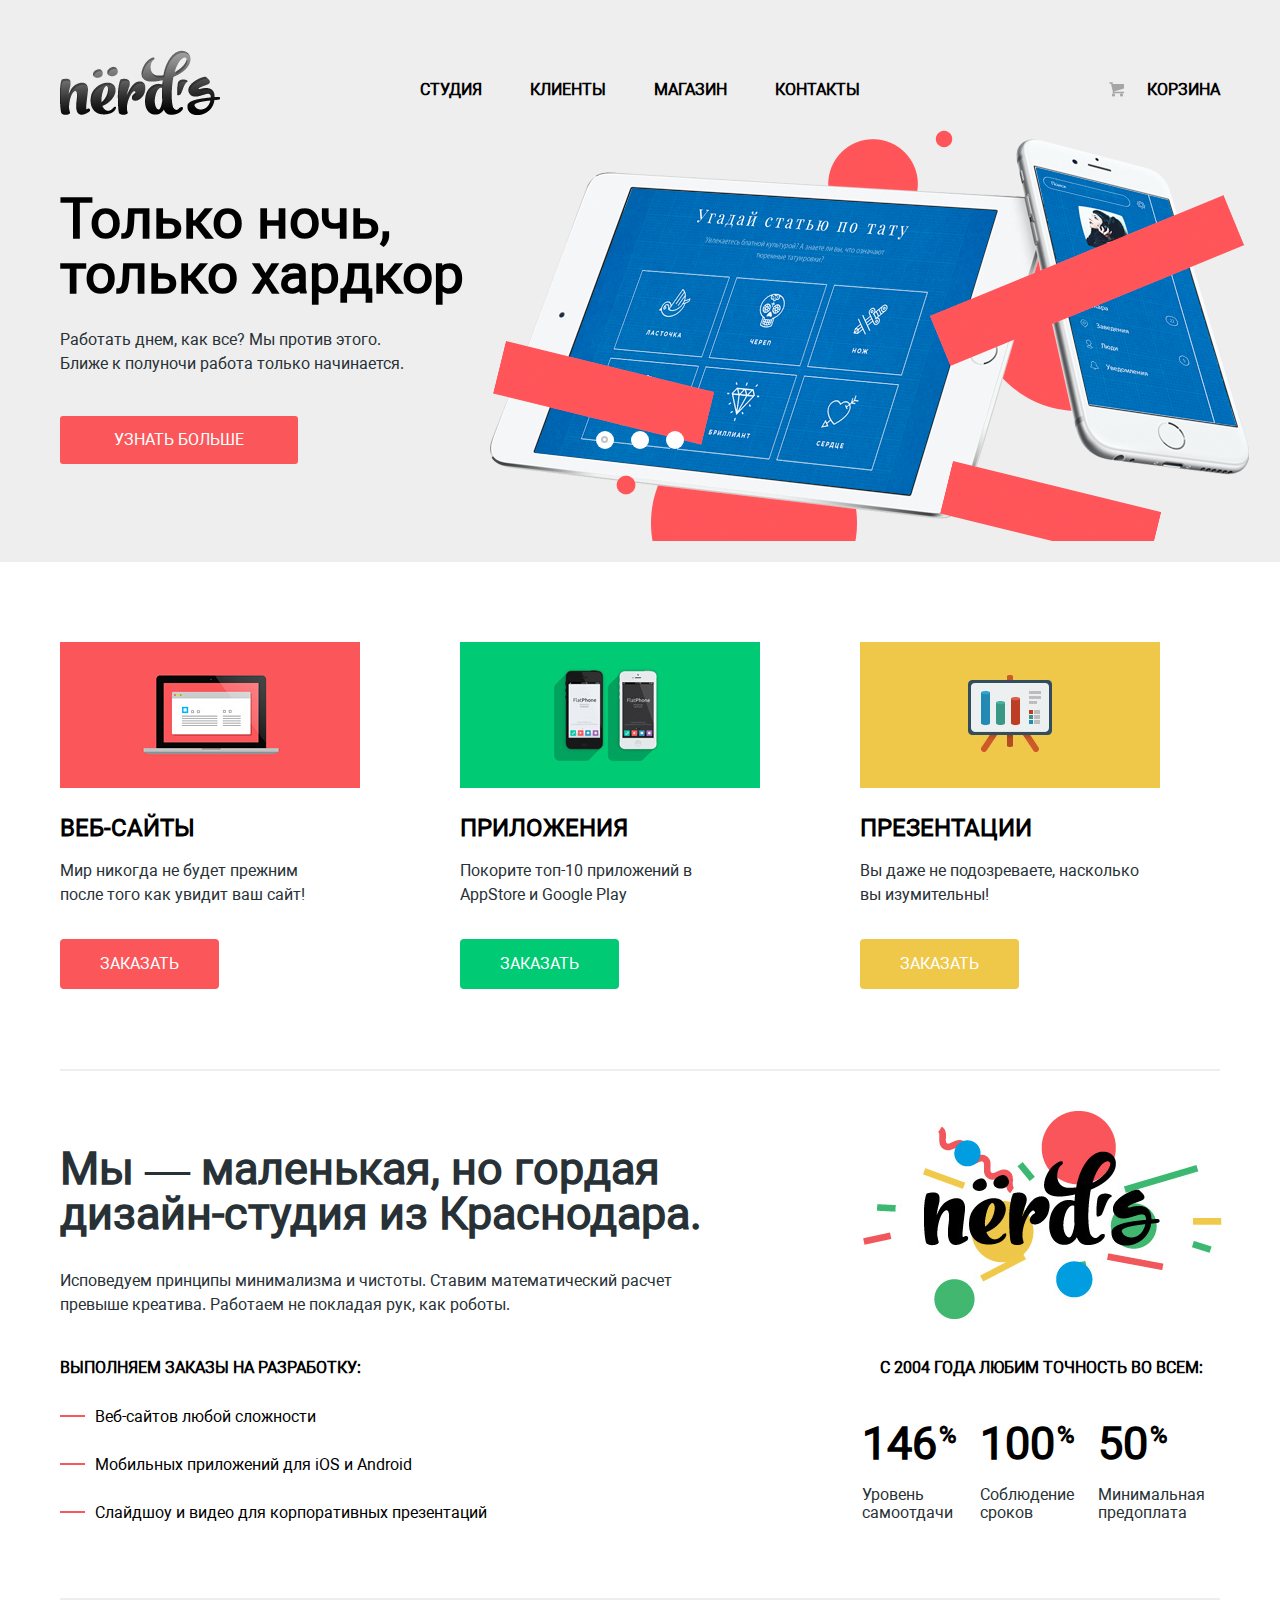
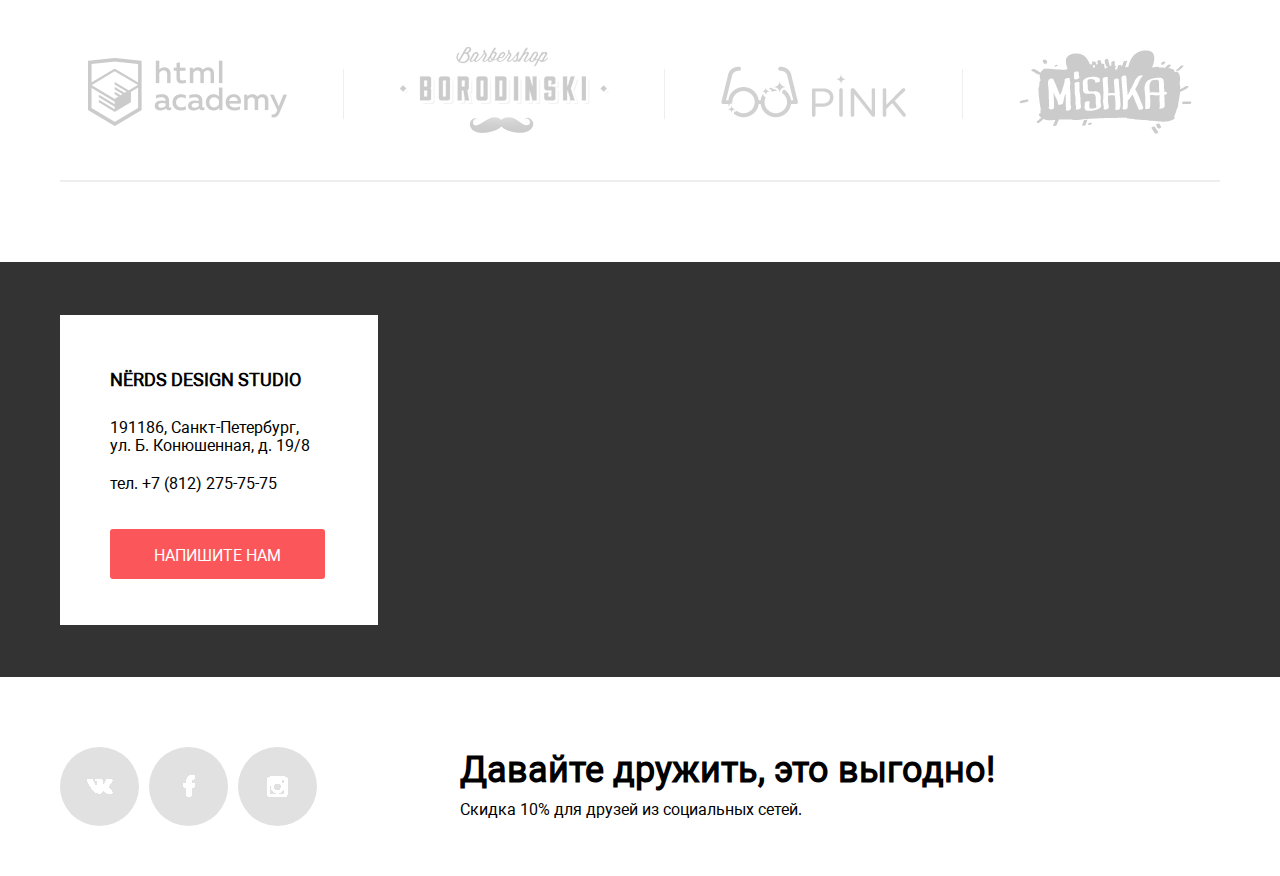
==== commit 85229eb5: "markup slider" ====
--- a/index.html
+++ b/index.html
@@ -24,18 +24,40 @@
 
 		<section class="slider">
 			<div class="wrapper">
-				<div class="slider-info">
-					<p class="lead">Долго, дорого, скрупулезно.</p>
-					<p class="slider-desc">Математически выверенный дизайн <br> для вашего сайта или мобильного приложения.</p>
-					<a class="btn slider-btn" href="#">Узнать больше</a>
+				<div style="display:none;">
+					<div class="slider-info">
+						<p class="lead">Долго, дорого, скрупулезно.</p>
+						<p class="slider-desc">Математически выверенный дизайн <br> для вашего сайта или мобильного приложения.</p>
+						<a class="btn slider-btn" href="#">Узнать больше</a>
+					</div>
+					<div class="slider-images">
+						<img src="img/slider/slide1.png" alt="">
+					</div>
 				</div>
-				<div class="slider-images">
-					<img src="img/slider/slide1.png" alt="">
-					<div class="slider-controls">
-						<a href="#" class="slider-slide-1"></a>
-						<a href="#" class="slider-slide-2"></a>
-						<a href="#" class="slider-slide-3"></a>
+				<div style="display:none;">
+					<div class="slider-info">
+						<p class="lead">Любим математику как никто другой</p>
+						<p class="slider-desc">Никакого креатива, только математические формулы <br> для расчета идеальных пропорций.</p>
+						<a class="btn slider-btn" href="#">Узнать больше</a>
 					</div>
+					<div class="slider-images">
+						<img src="img/slider/slide2.png" alt="">
+					</div>
+				</div>
+				<div>
+					<div class="slider-info">
+						<p class="lead">Только ночь, <br> только хардкор</p>
+						<p class="slider-desc">Работать днем, как все? Мы против этого. <br> Ближе к полуночи работа только начинается.</p>
+						<a class="btn slider-btn" href="#">Узнать больше</a>
+					</div>
+					<div class="slider-images">
+						<img src="img/slider/slide3.png" alt="">
+					</div>
+				</div>
+				<div class="slider-controls">
+					<i class="slider-slide-1 active">1</i>
+					<i class="slider-slide-2">2</i>
+					<i class="slider-slide-3">3</i>
 				</div>
 			</div>
 		</section>
--- a/css/main.css
+++ b/css/main.css
@@ -1 +1 @@
-html{font-family:sans-serif;line-height:1.15;-ms-text-size-adjust:100%;-webkit-text-size-adjust:100%}body{margin:0}article,aside,footer,header,nav,section{display:block}h1{font-size:2em;margin:0.67em 0}figcaption,figure,main{display:block}figure{margin:1em 40px}hr{box-sizing:content-box;height:0;overflow:visible}pre{font-family:monospace, monospace;font-size:1em}a{background-color:transparent;-webkit-text-decoration-skip:objects}a:active,a:hover{outline-width:0}abbr[title]{border-bottom:none;text-decoration:underline;text-decoration:underline dotted}b,strong{font-weight:inherit}b,strong{font-weight:bolder}code,kbd,samp{font-family:monospace, monospace;font-size:1em}dfn{font-style:italic}mark{background-color:#ff0;color:#000}small{font-size:80%}sub,sup{font-size:75%;line-height:0;position:relative;vertical-align:baseline}sub{bottom:-0.25em}sup{top:-0.5em}audio,video{display:inline-block}audio:not([controls]){display:none;height:0}img{border-style:none}svg:not(:root){overflow:hidden}button,input,optgroup,select,textarea{font-family:sans-serif;font-size:100%;line-height:1.15;margin:0}button,input{overflow:visible}button,select{text-transform:none}button,html [type="button"],[type="reset"],[type="submit"]{-webkit-appearance:button}button::-moz-focus-inner,[type="button"]::-moz-focus-inner,[type="reset"]::-moz-focus-inner,[type="submit"]::-moz-focus-inner{border-style:none;padding:0}button:-moz-focusring,[type="button"]:-moz-focusring,[type="reset"]:-moz-focusring,[type="submit"]:-moz-focusring{outline:1px dotted ButtonText}fieldset{border:1px solid #c0c0c0;margin:0 2px;padding:0.35em 0.625em 0.75em}legend{box-sizing:border-box;color:inherit;display:table;max-width:100%;padding:0;white-space:normal}progress{display:inline-block;vertical-align:baseline}textarea{overflow:auto}[type="checkbox"],[type="radio"]{box-sizing:border-box;padding:0}[type="number"]::-webkit-inner-spin-button,[type="number"]::-webkit-outer-spin-button{height:auto}[type="search"]{-webkit-appearance:textfield;outline-offset:-2px}[type="search"]::-webkit-search-cancel-button,[type="search"]::-webkit-search-decoration{-webkit-appearance:none}::-webkit-file-upload-button{-webkit-appearance:button;font:inherit}details,menu{display:block}summary{display:list-item}canvas{display:inline-block}template{display:none}[hidden]{display:none}@font-face{font-weight:normal;font-family:"roboto";font-style:normal;src:local("Roboto regular"),url("../fonts/roboto.woff2") format("woff2"),url("../fonts/roboto.woff") format("woff")}*{font-family:"roboto", fantasy;color:#000000}h1{font-weight:bold;font-size:55px;line-height:55px}.main-header{padding-top:50px;background-color:#eeeeee}.main-header .wrapper{width:1160px;margin-right:auto;margin-left:auto}.main-header .wrapper:after{content:"";display:table;clear:both}.main-header .logo{float:left;padding-right:20px}.main-header .logo:hover{opacity:0.8}.main-header .logo:active{opacity:0.3}.main-header .user-cart{position:relative;float:right;text-align:right}.main-header .user-cart a{padding-left:38px}.main-header .user-cart a:before{content:"";position:absolute;top:32px;left:0px;width:15px;height:15px;background-image:url("../img/cart-icon.png")}.main-header .user-cart .active{color:#fb565a}.main-header nav{float:left}.main-header ul{display:-webkit-flex;display:-moz-flex;display:-ms-flex;display:-o-flex;display:-webkit-box;display:-ms-flexbox;display:flex;-webkit-box-pack:justify;-webkit-justify-content:space-between;-ms-flex-pack:justify;justify-content:space-between;box-sizing:border-box;width:840px;margin:0;padding:0;padding-left:180px;padding-right:220px}.main-header li{list-style:none}.main-header a{padding-bottom:9px;font-weight:bold;font-size:16px;line-height:80px;text-transform:uppercase;text-decoration:none}.main-header a:hover{color:#fb565a}.main-header a:active{color:#000;opacity:0.3}.main-header .active{padding-bottom:10px;border-bottom:2px solid #fb565a}.page-title{background-color:#eee}.page-title h1{margin:0;padding-top:64px;padding-bottom:107px;text-align:center;font-size:55px}.catalog{padding-top:58px}.catalog .wrapper{width:1160px;margin-right:auto;margin-left:auto}.catalog .wrapper:after{content:"";display:table;clear:both}.catalog-list:after{content:"";display:table;clear:both}.catalog-left{float:left;width:261px;padding-right:20px}.catalog-right{float:right;width:800px;padding-left:79px}.catalog fieldset{border:none;margin:0;padding:0;margin-bottom:33px}.catalog legend{font-weight:bold;font-size:18px;font-family:roboto;letter-spacing:0.8px;margin-bottom:18px;text-transform:uppercase;cursor:default}.catalog input[type="submit"]{text-transform:uppercase;color:#000;font-family:"roboto", fantasy;font-weight:bold;margin-top:32px;padding:15px 89px;padding-top:16px;border-radius:4px;border:none;background-color:#eeeeee;cursor:pointer;outline:none}.catalog input[type="submit"]:hover{background-color:#dfdfdf}.catalog input[type="submit"]:active{color:rgba(255,255,255,0.3);box-shadow:inset 0 3px 0 1px #bfbfbf;outline:none;background-color:#d5d5d5}.catalog .item{position:relative;width:360px;margin-left:40px;margin-bottom:32px;float:left;padding-top:40px;background:url("../img/project/browser.png") no-repeat top left}.catalog .item:hover .item-info{display:block}.catalog .item-desc{margin-left:80px;margin-right:80px;color:#646464}.catalog .item-info{position:absolute;right:0;bottom:4px;left:0;display:none;overflow-x:hidden;text-align:center;background-color:#eeeeee}.catalog .item-title{width:360px;margin-top:30px;margin-bottom:22px;font-size:18px;line-height:20px;text-transform:uppercase}.catalog .btn{display:inline-block;margin-top:12px;padding:16px 61px;margin-bottom:47px;font-size:16px;border-radius:4px;font-weight:500;color:#fff;text-transform:uppercase;text-decoration:none}.catalog .btn-red{background-color:#fb565a}.catalog .btn-red:hover{background-color:#e74246}.catalog .btn-red:active{background-color:#d7373b;box-shadow:inset 0 3px 0 1px #c13135;color:rgba(255,255,255,0.3)}.catalog-sort{padding-left:40px;padding-bottom:55px}.catalog-sort:after{content:"";display:table;clear:right}.catalog-sort strong{text-transform:uppercase;float:left;letter-spacing:0.1em}.catalog-sort ul{float:right;width:360px;padding-top:4px;padding-left:0;display:-webkit-flex;display:-moz-flex;display:-ms-flex;display:-o-flex;display:-webkit-box;display:-ms-flexbox;display:flex;-webkit-box-pack:justify;-webkit-justify-content:space-between;-ms-flex-pack:justify;justify-content:space-between;font-size:0;text-align:right}.catalog-sort li{padding-right:13px}.catalog-sort li:last-child{padding-right:0}.catalog-sort a{font-size:14px;text-decoration:none;text-transform:uppercase;opacity:0.3}.catalog-sort a:hover{opacity:0.6}.catalog-sort a:active,.catalog-sort a:focus{opacity:1}.catalog .sort-up{position:relative;top:2px;font-size:0;border:10px solid transparent;border-left-width:5px;border-right-width:5px;border-bottom-color:#000}.catalog .sort-dw{position:relative;top:12px;right:-10px;font-size:0;border:10px solid transparent;border-left-width:5px;border-right-width:5px;border-top-color:#000}.catalog .range-filter{margin-top:2px;height:204px;margin-bottom:60px}.catalog .price-controls{text-transform:uppercase}.catalog .range-controls{position:relative;background-color:#eee;height:80px;margin-top:34px;border-radius:4px;margin-bottom:14px}.catalog .scale{width:219px;height:2px;background:-webkit-linear-gradient(left, #00ca74, #00ca74 152px, #d7dcde 152px, #d7dcde);background:linear-gradient(to right, #00ca74, #00ca74 152px, #d7dcde 152px, #d7dcde);position:absolute;left:20px;top:40px}.catalog .toggle{position:absolute;top:32px;width:19px;height:19px;border-radius:50%;background:-webkit-radial-gradient(#b2b2b2 2px, #fff 2px, #fff);background:radial-gradient(#b2b2b2 2px, #fff 2px, #fff);box-shadow:0 1px 1px 0 #b2b2b2;cursor:pointer}.catalog .min-toggle{left:20px}.catalog .max-toggle{left:161px}.catalog .min-price,.catalog .max-price{margin-left:8px;margin-right:30px;width:50px;border:0;width:80px;height:38px;text-align:center;background-color:#eee;border-radius:4px}.catalog .min-price:last-child,.catalog .max-price:last-child{margin-left:7px;margin-right:0}.catalog .min-price:focus,.catalog .max-price:focus{outline:none}.catalog input[type="radio"],.catalog input[type="checkbox"]{display:none}.catalog input[type="radio"]:checked+label:before,.catalog input[type="checkbox"]:checked+label:before{content:"";position:absolute;left:0;top:0;width:25px;height:25px}.catalog input[type="radio"]+label,.catalog input[type="checkbox"]+label{margin-bottom:15px}.catalog input[type="radio"]+label:before,.catalog input[type="checkbox"]+label:before{content:"";position:absolute;left:0;top:0;width:25px;height:25px}.catalog input[type="radio"]+label:before{background:url("../img/radio-off.png") no-repeat left top}.catalog input[type="radio"]:checked+label:before{background:url("../img/radio-on.png") no-repeat left top}.catalog input[type="checkbox"]+label:before{background:url("../img/checkbox-off.png") no-repeat left top}.catalog input[type="checkbox"]:checked+label:before{background:url("../img/checkbox-on.png") no-repeat left top}.catalog label{display:inline-block;position:relative;padding-left:37px;line-height:25px}.pagination{padding-left:0;margin:0;font-size:0}.pagination li{margin-right:10px;display:inline-block}.pagination a{display:inline-block;padding:14px 21px;padding-top:18px;font-size:16px;background-color:#eeeeee;border-radius:4px;text-decoration:none;box-sizing:border-box}.pagination a:hover{background-color:#dfdfdf}.pagination .active{border:2px solid #dbdbdb;background-color:#fff;padding:12px 19px;padding-top:16px;cursor:default}.pagination .active:hover{background-color:#FFF}.slider{background-color:#eeeeee}.slider .wrapper{width:1160px;margin-right:auto;margin-left:auto}.slider .wrapper:after{content:"";display:table;clear:both}.slider-info{float:left;width:380px;margin-top:62px}.slider-desc{margin-top:0;margin-bottom:20px;line-height:24px;color:#283136}.slider .lead{margin-top:0;margin-bottom:26px;font-weight:bold;font-size:55px;line-height:55px}.slider .btn{display:inline-block;padding:15px 54px;margin-top:20px;background-color:#fb565a;border-radius:3px;font-weight:500;color:#fff;text-transform:uppercase;text-decoration:none}.slider .btn:hover{background-color:#e74246}.slider .btn:active{background-color:#d7373b;box-shadow:inset 0 3px 0 1px #c13135;color:rgba(255,255,255,0.3)}.slider-images{float:right;width:730px;font-size:0;padding-top:2px}.slider-controls{display:none}.features{padding-top:80px}.features .wrapper{padding-bottom:80px;border-bottom:2px solid #eee;width:1160px;margin-right:auto;margin-left:auto}.features .wrapper:after{content:"";display:table;clear:both}.features-item{float:left;width:300px;margin-right:100px;font-size:0}.features-item:last-child{margin-right:60px}.features-title{margin-bottom:11px;font-size:24px;line-height:40px;text-transform:uppercase}.features-desc{margin-bottom:20px;margin-right:20px;font-size:16px;line-height:24px;color:#283136}.features .btn{display:inline-block;margin-top:12px;padding:16px 40px;font-size:16px;border-radius:4px;font-weight:500;color:#fff;text-transform:uppercase;text-decoration:none}.features .btn-red{background-color:#fb565a}.features .btn-red:hover{background-color:#e74246}.features .btn-red:active{background-color:#d7373b;box-shadow:inset 0 3px 0 1px #c13135;color:rgba(255,255,255,0.3)}.features .btn-green{background-color:#00ca74}.features .btn-green:hover{background-color:#00bc6c}.features .btn-green:active{background-color:#00aa62;box-shadow:inset 0 3px 0 1px #009958;color:rgba(255,255,255,0.3)}.features .btn-yellow{background-color:#efc84a}.features .btn-yellow:hover{background-color:#eab534}.features .btn-yellow:active{background-color:#e5a722;box-shadow:inset 0 3px 0 1px #ce961f;color:rgba(255,255,255,0.3)}.about{padding-top:40px}.about .wrapper{width:1160px;margin-right:auto;margin-left:auto;padding-bottom:45px;border-bottom:2px solid #eee}.about .wrapper:after{content:"";display:table;clear:both}.about strong{text-transform:uppercase;font-size:16px}.about-left{float:left;width:660px;padding-right:20px}.about-left ul{margin-top:30px;padding-left:35px;list-style:none}.about-left li{position:relative;margin-bottom:30px}.about-left li:before{content:"";position:absolute;left:-35px;top:7px;width:25px;height:2px;background-color:#fb565a}.about-right{float:right;width:358px}.about-right ul{margin:0;padding-left:0;font-size:0}.about-right li{display:inline-block;width:100px;padding-right:18px;list-style:none}.about-right li:last-child{padding-right:0}.about-right strong{position:relative;font-size:45px}.about-right strong:after{content:"%";position:absolute;right:-20px;top:5px;font-size:24px;font-weight:bold}.about p{color:#283136;font-size:16px;line-height:18px}.about img{margin-bottom:35px}.about-counters{margin-bottom:41px;font-weight:bold;text-align:center;text-transform:uppercase}.about .lead{margin-top:35px;margin-bottom:33px;font-weight:bold;font-size:45px;line-height:45px}.about .desc{margin-bottom:42px;font-size:16px;line-height:24px;color:#283136}.clients .wrapper{width:1160px;margin-right:auto;margin-left:auto;padding-top:47px;padding-bottom:39px;border-bottom:2px solid #eee;display:-webkit-flex;display:-moz-flex;display:-ms-flex;display:-o-flex;display:-webkit-box;display:-ms-flexbox;display:flex;-webkit-justify-content:space-around;-ms-flex-pack:distribute;justify-content:space-around;-webkit-box-align:center;-webkit-align-items:center;-ms-flex-align:center;align-items:center}.clients img{opacity:0.2}.clients img:hover{opacity:1}.clients img:active{opacity:0.1}.clients .img-divider{width:1px;height:50px;background-color:#eee}.map{position:relative;margin-top:80px;min-height:415px;background-color:#333}.map .wrapper{width:1160px;margin-right:auto;margin-left:auto}.map-block{position:absolute;top:53px;z-index:99;width:318px;padding:40px 50px;padding-bottom:46px;background-color:#FFF;box-sizing:border-box}.map-address{margin-bottom:19px}.map h2{font-size:18px;margin-bottom:28px}.map .btn{display:inline-block;padding:18px 44px;padding-bottom:14px;margin-top:20px;background-color:#fb565a;border-radius:3px;font-weight:500;color:#fff;text-transform:uppercase;text-decoration:none}.map .btn:hover{background-color:#e74246}.map .btn:active{background-color:#d7373b;box-shadow:inset 0 3px 0 1px #c13135;color:rgba(255,255,255,0.3)}.footer .wrapper{width:1160px;margin-right:auto;margin-left:auto;padding-bottom:40px;margin-top:70px}.footer .wrapper:after{content:"";display:table;clear:both}.footer-item{float:left;width:320px;font-size:0}.footer-item .social-icon{display:inline-block;vertical-align:top;width:79px;height:79px;line-height:79px;text-align:center;background-color:#e1e1e1;border-radius:50%;margin-right:10px}.footer-item .social-icon img{margin:0 auto;line-height:79px;vertical-align:middle;display:inline-block}.footer-item img{display:-webkit-box;display:-webkit-flex;display:-ms-flexbox;display:flex;-webkit-box-align:center;-webkit-align-items:center;-ms-flex-align:center;align-items:center}.footer-info{float:right;width:760px}.footer .frendly{font-weight:bold;font-size:36px;padding-top:8px;line-height:30px}.modal{position:relative;position:fixed;top:50px;left:50%;z-index:999;box-sizing:border-box;width:960px;min-height:590px;margin-left:-480px;padding:100px;padding-top:64px;padding-bottom:90px;font-size:0;background:#ffffff;box-shadow:0 10px 40px 5px #333}.modal-close{position:absolute;top:79px;right:91px;width:22px;height:22px;border:none;cursor:pointer;background:transparent}.modal-close:focus{outline:none}.modal-close:after,.modal-close:before{content:"";position:absolute;left:0;top:8px;width:25px;height:4px;background-color:#fb565a}.modal-close:after{-webkit-transform:rotate(45deg);-ms-transform:rotate(45deg);transform:rotate(45deg)}.modal-close:before{-webkit-transform:rotate(-45deg);-ms-transform:rotate(-45deg);transform:rotate(-45deg)}.modal-title{margin-top:0;margin-bottom:38px;font-size:45px}.modal-name{display:inline-block;font-size:16px;font-weight:bold;margin-bottom:9px}.modal label[for="name"]{float:left;width:50%;margin-right:20px;width:360px;box-sizing:border-box}.modal label[for="email"]{float:right;width:50%;margin-left:20px;width:360px;box-sizing:border-box}.modal label[for="text"]{box-sizing:border-box;width:100%;margin-top:35px}.modal input[type="submit"]{width:auto;padding:16px 82px;height:auto;margin-top:48px}.modal label{display:inline-block}.modal input{box-sizing:border-box;width:100%;height:50px;padding:0 13px;font-size:16px;border:2px solid #d7dcde}.modal input:focus{outline:none}.modal textarea{box-sizing:border-box;width:100%;min-height:118px;padding:10px;padding-left:13px;font-size:16px;border:2px solid #d7dcde;resize:none}.modal textarea:focus{outline:none}.modal .btn{font-weight:500;color:#fff;text-transform:uppercase;text-decoration:none;border:0;border-radius:4px}.modal .btn-red{background-color:#fb565a}.modal .btn-red:hover{background-color:#e74246}.modal .btn-red:active{background-color:#d7373b;box-shadow:inset 0 3px 0 1px #c13135;color:rgba(255,255,255,0.3)}
+html{font-family:sans-serif;line-height:1.15;-ms-text-size-adjust:100%;-webkit-text-size-adjust:100%}body{margin:0}article,aside,footer,header,nav,section{display:block}h1{font-size:2em;margin:0.67em 0}figcaption,figure,main{display:block}figure{margin:1em 40px}hr{box-sizing:content-box;height:0;overflow:visible}pre{font-family:monospace, monospace;font-size:1em}a{background-color:transparent;-webkit-text-decoration-skip:objects}a:active,a:hover{outline-width:0}abbr[title]{border-bottom:none;text-decoration:underline;text-decoration:underline dotted}b,strong{font-weight:inherit}b,strong{font-weight:bolder}code,kbd,samp{font-family:monospace, monospace;font-size:1em}dfn{font-style:italic}mark{background-color:#ff0;color:#000}small{font-size:80%}sub,sup{font-size:75%;line-height:0;position:relative;vertical-align:baseline}sub{bottom:-0.25em}sup{top:-0.5em}audio,video{display:inline-block}audio:not([controls]){display:none;height:0}img{border-style:none}svg:not(:root){overflow:hidden}button,input,optgroup,select,textarea{font-family:sans-serif;font-size:100%;line-height:1.15;margin:0}button,input{overflow:visible}button,select{text-transform:none}button,html [type="button"],[type="reset"],[type="submit"]{-webkit-appearance:button}button::-moz-focus-inner,[type="button"]::-moz-focus-inner,[type="reset"]::-moz-focus-inner,[type="submit"]::-moz-focus-inner{border-style:none;padding:0}button:-moz-focusring,[type="button"]:-moz-focusring,[type="reset"]:-moz-focusring,[type="submit"]:-moz-focusring{outline:1px dotted ButtonText}fieldset{border:1px solid #c0c0c0;margin:0 2px;padding:0.35em 0.625em 0.75em}legend{box-sizing:border-box;color:inherit;display:table;max-width:100%;padding:0;white-space:normal}progress{display:inline-block;vertical-align:baseline}textarea{overflow:auto}[type="checkbox"],[type="radio"]{box-sizing:border-box;padding:0}[type="number"]::-webkit-inner-spin-button,[type="number"]::-webkit-outer-spin-button{height:auto}[type="search"]{-webkit-appearance:textfield;outline-offset:-2px}[type="search"]::-webkit-search-cancel-button,[type="search"]::-webkit-search-decoration{-webkit-appearance:none}::-webkit-file-upload-button{-webkit-appearance:button;font:inherit}details,menu{display:block}summary{display:list-item}canvas{display:inline-block}template{display:none}[hidden]{display:none}@font-face{font-weight:normal;font-family:"roboto";font-style:normal;src:local("Roboto regular"),url("../fonts/roboto.woff2") format("woff2"),url("../fonts/roboto.woff") format("woff")}*{font-family:"roboto", fantasy;color:#000000}h1{font-weight:bold;font-size:55px;line-height:55px}.main-header{padding-top:50px;background-color:#eeeeee}.main-header .wrapper{width:1160px;margin-right:auto;margin-left:auto}.main-header .wrapper:after{content:"";display:table;clear:both}.main-header .logo{float:left;padding-right:20px}.main-header .logo:hover{opacity:0.8}.main-header .logo:active{opacity:0.3}.main-header .user-cart{position:relative;float:right;text-align:right}.main-header .user-cart a{padding-left:38px}.main-header .user-cart a:before{content:"";position:absolute;top:32px;left:0px;width:15px;height:15px;background-image:url("../img/cart-icon.png")}.main-header .user-cart .active{color:#fb565a}.main-header nav{float:left}.main-header ul{display:-webkit-flex;display:-moz-flex;display:-ms-flex;display:-o-flex;display:-webkit-box;display:-ms-flexbox;display:flex;-webkit-box-pack:justify;-webkit-justify-content:space-between;-ms-flex-pack:justify;justify-content:space-between;box-sizing:border-box;width:840px;margin:0;padding:0;padding-left:180px;padding-right:220px}.main-header li{list-style:none}.main-header a{padding-bottom:9px;font-weight:bold;font-size:16px;line-height:80px;text-transform:uppercase;text-decoration:none}.main-header a:hover{color:#fb565a}.main-header a:active{color:#000;opacity:0.3}.main-header .active{padding-bottom:10px;border-bottom:2px solid #fb565a}.page-title{background-color:#eee}.page-title h1{margin:0;padding-top:64px;padding-bottom:107px;text-align:center;font-size:55px}.catalog{padding-top:58px}.catalog .wrapper{width:1160px;margin-right:auto;margin-left:auto}.catalog .wrapper:after{content:"";display:table;clear:both}.catalog-list:after{content:"";display:table;clear:both}.catalog-left{float:left;width:261px;padding-right:20px}.catalog-right{float:right;width:800px;padding-left:79px}.catalog fieldset{border:none;margin:0;padding:0;margin-bottom:33px}.catalog legend{font-weight:bold;font-size:18px;font-family:roboto;letter-spacing:0.8px;margin-bottom:18px;text-transform:uppercase;cursor:default}.catalog input[type="submit"]{text-transform:uppercase;color:#000;font-family:"roboto", fantasy;font-weight:bold;margin-top:32px;padding:15px 89px;padding-top:16px;border-radius:4px;border:none;background-color:#eeeeee;cursor:pointer;outline:none}.catalog input[type="submit"]:hover{background-color:#dfdfdf}.catalog input[type="submit"]:active{color:rgba(255,255,255,0.3);box-shadow:inset 0 3px 0 1px #bfbfbf;outline:none;background-color:#d5d5d5}.catalog .item{position:relative;width:360px;margin-left:40px;margin-bottom:32px;float:left;padding-top:40px;background:url("../img/project/browser.png") no-repeat top left}.catalog .item:hover .item-info{display:block}.catalog .item-desc{margin-left:80px;margin-right:80px;color:#646464}.catalog .item-info{position:absolute;right:0;bottom:4px;left:0;display:none;overflow-x:hidden;text-align:center;background-color:#eeeeee}.catalog .item-title{width:360px;margin-top:30px;margin-bottom:22px;font-size:18px;line-height:20px;text-transform:uppercase}.catalog .btn{display:inline-block;margin-top:12px;padding:16px 61px;margin-bottom:47px;font-size:16px;border-radius:4px;font-weight:500;color:#fff;text-transform:uppercase;text-decoration:none}.catalog .btn-red{background-color:#fb565a}.catalog .btn-red:hover{background-color:#e74246}.catalog .btn-red:active{background-color:#d7373b;box-shadow:inset 0 3px 0 1px #c13135;color:rgba(255,255,255,0.3)}.catalog-sort{padding-left:40px;padding-bottom:55px}.catalog-sort:after{content:"";display:table;clear:right}.catalog-sort strong{text-transform:uppercase;float:left;letter-spacing:0.1em}.catalog-sort ul{float:right;width:360px;padding-top:4px;padding-left:0;display:-webkit-flex;display:-moz-flex;display:-ms-flex;display:-o-flex;display:-webkit-box;display:-ms-flexbox;display:flex;-webkit-box-pack:justify;-webkit-justify-content:space-between;-ms-flex-pack:justify;justify-content:space-between;font-size:0;text-align:right}.catalog-sort li{padding-right:13px}.catalog-sort li:last-child{padding-right:0}.catalog-sort a{font-size:14px;text-decoration:none;text-transform:uppercase;opacity:0.3}.catalog-sort a:hover{opacity:0.6}.catalog-sort a:active,.catalog-sort a:focus{opacity:1}.catalog .sort-up{position:relative;top:2px;font-size:0;border:10px solid transparent;border-left-width:5px;border-right-width:5px;border-bottom-color:#000}.catalog .sort-dw{position:relative;top:12px;right:-10px;font-size:0;border:10px solid transparent;border-left-width:5px;border-right-width:5px;border-top-color:#000}.catalog .range-filter{margin-top:2px;height:204px;margin-bottom:60px}.catalog .price-controls{text-transform:uppercase}.catalog .range-controls{position:relative;background-color:#eee;height:80px;margin-top:34px;border-radius:4px;margin-bottom:14px}.catalog .scale{width:219px;height:2px;background:-webkit-linear-gradient(left, #00ca74, #00ca74 152px, #d7dcde 152px, #d7dcde);background:linear-gradient(to right, #00ca74, #00ca74 152px, #d7dcde 152px, #d7dcde);position:absolute;left:20px;top:40px}.catalog .toggle{position:absolute;top:32px;width:19px;height:19px;border-radius:50%;background:-webkit-radial-gradient(#b2b2b2 2px, #fff 2px, #fff);background:radial-gradient(#b2b2b2 2px, #fff 2px, #fff);box-shadow:0 1px 1px 0 #b2b2b2;cursor:pointer}.catalog .min-toggle{left:20px}.catalog .max-toggle{left:161px}.catalog .min-price,.catalog .max-price{margin-left:8px;margin-right:30px;width:50px;border:0;width:80px;height:38px;text-align:center;background-color:#eee;border-radius:4px}.catalog .min-price:last-child,.catalog .max-price:last-child{margin-left:7px;margin-right:0}.catalog .min-price:focus,.catalog .max-price:focus{outline:none}.catalog input[type="radio"],.catalog input[type="checkbox"]{display:none}.catalog input[type="radio"]:checked+label:before,.catalog input[type="checkbox"]:checked+label:before{content:"";position:absolute;left:0;top:0;width:25px;height:25px}.catalog input[type="radio"]+label,.catalog input[type="checkbox"]+label{margin-bottom:15px}.catalog input[type="radio"]+label:before,.catalog input[type="checkbox"]+label:before{content:"";position:absolute;left:0;top:0;width:25px;height:25px}.catalog input[type="radio"]+label:before{background:url("../img/radio-off.png") no-repeat left top}.catalog input[type="radio"]:checked+label:before{background:url("../img/radio-on.png") no-repeat left top}.catalog input[type="checkbox"]+label:before{background:url("../img/checkbox-off.png") no-repeat left top}.catalog input[type="checkbox"]:checked+label:before{background:url("../img/checkbox-on.png") no-repeat left top}.catalog label{display:inline-block;position:relative;padding-left:37px;line-height:25px}.pagination{padding-left:0;margin:0;font-size:0}.pagination li{margin-right:10px;display:inline-block}.pagination a{display:inline-block;padding:14px 21px;padding-top:18px;font-size:16px;background-color:#eeeeee;border-radius:4px;text-decoration:none;box-sizing:border-box}.pagination a:hover{background-color:#dfdfdf}.pagination .active{border:2px solid #dbdbdb;background-color:#fff;padding:12px 19px;padding-top:16px;cursor:default}.pagination .active:hover{background-color:#FFF}.slider{min-height:432px;background-color:#eeeeee}.slider .wrapper{position:relative;width:1160px;margin-right:auto;margin-left:auto}.slider .wrapper:after{content:"";display:table;clear:both}.slider-info{position:relative;float:left;width:560px;margin-top:62px;z-index:99}.slider-desc{margin-top:0;margin-bottom:20px;line-height:24px;color:#283136}.slider .lead{margin-top:0;margin-bottom:26px;font-weight:bold;font-size:55px;line-height:55px}.slider .btn{display:inline-block;padding:15px 54px;margin-top:20px;background-color:#fb565a;border-radius:3px;font-weight:500;color:#fff;text-transform:uppercase;text-decoration:none}.slider .btn:hover{background-color:#e74246}.slider .btn:active{background-color:#d7373b;box-shadow:inset 0 3px 0 1px #c13135;color:rgba(255,255,255,0.3)}.slider-images{float:right;width:730px;font-size:0;position:absolute;right:0;top:0;z-index:10}.slider-controls{position:absolute;z-index:108;width:200px;margin-left:-100px;left:50%;bottom:15px;font-size:0;text-align:center}.slider-controls i{position:relative;display:inline-block;width:18px;height:18px;margin-left:8.5px;margin-right:8.5px;background:#fff;border-radius:50%;text-align:center;cursor:pointer}.slider-controls i.active:before{content:"";position:absolute;top:5px;left:5px;width:3px;height:3px;border:2px solid #c4c4c4;border-radius:50%}.features{padding-top:80px}.features .wrapper{padding-bottom:80px;border-bottom:2px solid #eee;width:1160px;margin-right:auto;margin-left:auto}.features .wrapper:after{content:"";display:table;clear:both}.features-item{float:left;width:300px;margin-right:100px;font-size:0}.features-item:last-child{margin-right:60px}.features-title{margin-bottom:11px;font-size:24px;line-height:40px;text-transform:uppercase}.features-desc{margin-bottom:20px;margin-right:20px;font-size:16px;line-height:24px;color:#283136}.features .btn{display:inline-block;margin-top:12px;padding:16px 40px;font-size:16px;border-radius:4px;font-weight:500;color:#fff;text-transform:uppercase;text-decoration:none}.features .btn-red{background-color:#fb565a}.features .btn-red:hover{background-color:#e74246}.features .btn-red:active{background-color:#d7373b;box-shadow:inset 0 3px 0 1px #c13135;color:rgba(255,255,255,0.3)}.features .btn-green{background-color:#00ca74}.features .btn-green:hover{background-color:#00bc6c}.features .btn-green:active{background-color:#00aa62;box-shadow:inset 0 3px 0 1px #009958;color:rgba(255,255,255,0.3)}.features .btn-yellow{background-color:#efc84a}.features .btn-yellow:hover{background-color:#eab534}.features .btn-yellow:active{background-color:#e5a722;box-shadow:inset 0 3px 0 1px #ce961f;color:rgba(255,255,255,0.3)}.about{padding-top:40px}.about .wrapper{width:1160px;margin-right:auto;margin-left:auto;padding-bottom:45px;border-bottom:2px solid #eee}.about .wrapper:after{content:"";display:table;clear:both}.about strong{text-transform:uppercase;font-size:16px}.about-left{float:left;width:660px;padding-right:20px}.about-left ul{margin-top:30px;padding-left:35px;list-style:none}.about-left li{position:relative;margin-bottom:30px}.about-left li:before{content:"";position:absolute;left:-35px;top:7px;width:25px;height:2px;background-color:#fb565a}.about-right{float:right;width:358px}.about-right ul{margin:0;padding-left:0;font-size:0}.about-right li{display:inline-block;width:100px;padding-right:18px;list-style:none}.about-right li:last-child{padding-right:0}.about-right strong{position:relative;font-size:45px}.about-right strong:after{content:"%";position:absolute;right:-20px;top:5px;font-size:24px;font-weight:bold}.about p{color:#283136;font-size:16px;line-height:18px}.about img{margin-bottom:35px}.about-counters{margin-bottom:41px;font-weight:bold;text-align:center;text-transform:uppercase}.about .lead{margin-top:35px;margin-bottom:33px;font-weight:bold;font-size:45px;line-height:45px}.about .desc{margin-bottom:42px;font-size:16px;line-height:24px;color:#283136}.clients .wrapper{width:1160px;margin-right:auto;margin-left:auto;padding-top:47px;padding-bottom:39px;border-bottom:2px solid #eee;display:-webkit-flex;display:-moz-flex;display:-ms-flex;display:-o-flex;display:-webkit-box;display:-ms-flexbox;display:flex;-webkit-justify-content:space-around;-ms-flex-pack:distribute;justify-content:space-around;-webkit-box-align:center;-webkit-align-items:center;-ms-flex-align:center;align-items:center}.clients img{opacity:0.2}.clients img:hover{opacity:1}.clients img:active{opacity:0.1}.clients .img-divider{width:1px;height:50px;background-color:#eee}.map{position:relative;margin-top:80px;min-height:415px;background-color:#333}.map .wrapper{width:1160px;margin-right:auto;margin-left:auto}.map-block{position:absolute;top:53px;z-index:99;width:318px;padding:40px 50px;padding-bottom:46px;background-color:#FFF;box-sizing:border-box}.map-address{margin-bottom:19px}.map h2{font-size:18px;margin-bottom:28px}.map .btn{display:inline-block;padding:18px 44px;padding-bottom:14px;margin-top:20px;background-color:#fb565a;border-radius:3px;font-weight:500;color:#fff;text-transform:uppercase;text-decoration:none}.map .btn:hover{background-color:#e74246}.map .btn:active{background-color:#d7373b;box-shadow:inset 0 3px 0 1px #c13135;color:rgba(255,255,255,0.3)}.footer .wrapper{width:1160px;margin-right:auto;margin-left:auto;padding-bottom:40px;margin-top:70px}.footer .wrapper:after{content:"";display:table;clear:both}.footer-item{float:left;width:320px;font-size:0}.footer-item .social-icon{display:inline-block;vertical-align:top;width:79px;height:79px;line-height:79px;text-align:center;background-color:#e1e1e1;border-radius:50%;margin-right:10px}.footer-item .social-icon img{margin:0 auto;line-height:79px;vertical-align:middle;display:inline-block}.footer-item img{display:-webkit-box;display:-webkit-flex;display:-ms-flexbox;display:flex;-webkit-box-align:center;-webkit-align-items:center;-ms-flex-align:center;align-items:center}.footer-info{float:right;width:760px}.footer .frendly{font-weight:bold;font-size:36px;padding-top:8px;line-height:30px}.modal{position:relative;position:fixed;top:50px;left:50%;z-index:999;box-sizing:border-box;width:960px;min-height:590px;margin-left:-480px;padding:100px;padding-top:64px;padding-bottom:90px;font-size:0;background:#ffffff;box-shadow:0 10px 40px 5px #333}.modal-close{position:absolute;top:79px;right:91px;width:22px;height:22px;border:none;cursor:pointer;background:transparent}.modal-close:focus{outline:none}.modal-close:after,.modal-close:before{content:"";position:absolute;left:0;top:8px;width:25px;height:4px;background-color:#fb565a}.modal-close:after{-webkit-transform:rotate(45deg);-ms-transform:rotate(45deg);transform:rotate(45deg)}.modal-close:before{-webkit-transform:rotate(-45deg);-ms-transform:rotate(-45deg);transform:rotate(-45deg)}.modal-title{margin-top:0;margin-bottom:38px;font-size:45px}.modal-name{display:inline-block;font-size:16px;font-weight:bold;margin-bottom:9px}.modal label[for="name"]{float:left;width:50%;margin-right:20px;width:360px;box-sizing:border-box}.modal label[for="email"]{float:right;width:50%;margin-left:20px;width:360px;box-sizing:border-box}.modal label[for="text"]{box-sizing:border-box;width:100%;margin-top:35px}.modal input[type="submit"]{width:auto;padding:16px 82px;height:auto;margin-top:48px}.modal label{display:inline-block}.modal input{box-sizing:border-box;width:100%;height:50px;padding:0 13px;font-size:16px;border:2px solid #d7dcde}.modal input:focus{outline:none}.modal textarea{box-sizing:border-box;width:100%;min-height:118px;padding:10px;padding-left:13px;font-size:16px;border:2px solid #d7dcde;resize:none}.modal textarea:focus{outline:none}.modal .btn{font-weight:500;color:#fff;text-transform:uppercase;text-decoration:none;border:0;border-radius:4px}.modal .btn-red{background-color:#fb565a}.modal .btn-red:hover{background-color:#e74246}.modal .btn-red:active{background-color:#d7373b;box-shadow:inset 0 3px 0 1px #c13135;color:rgba(255,255,255,0.3)}
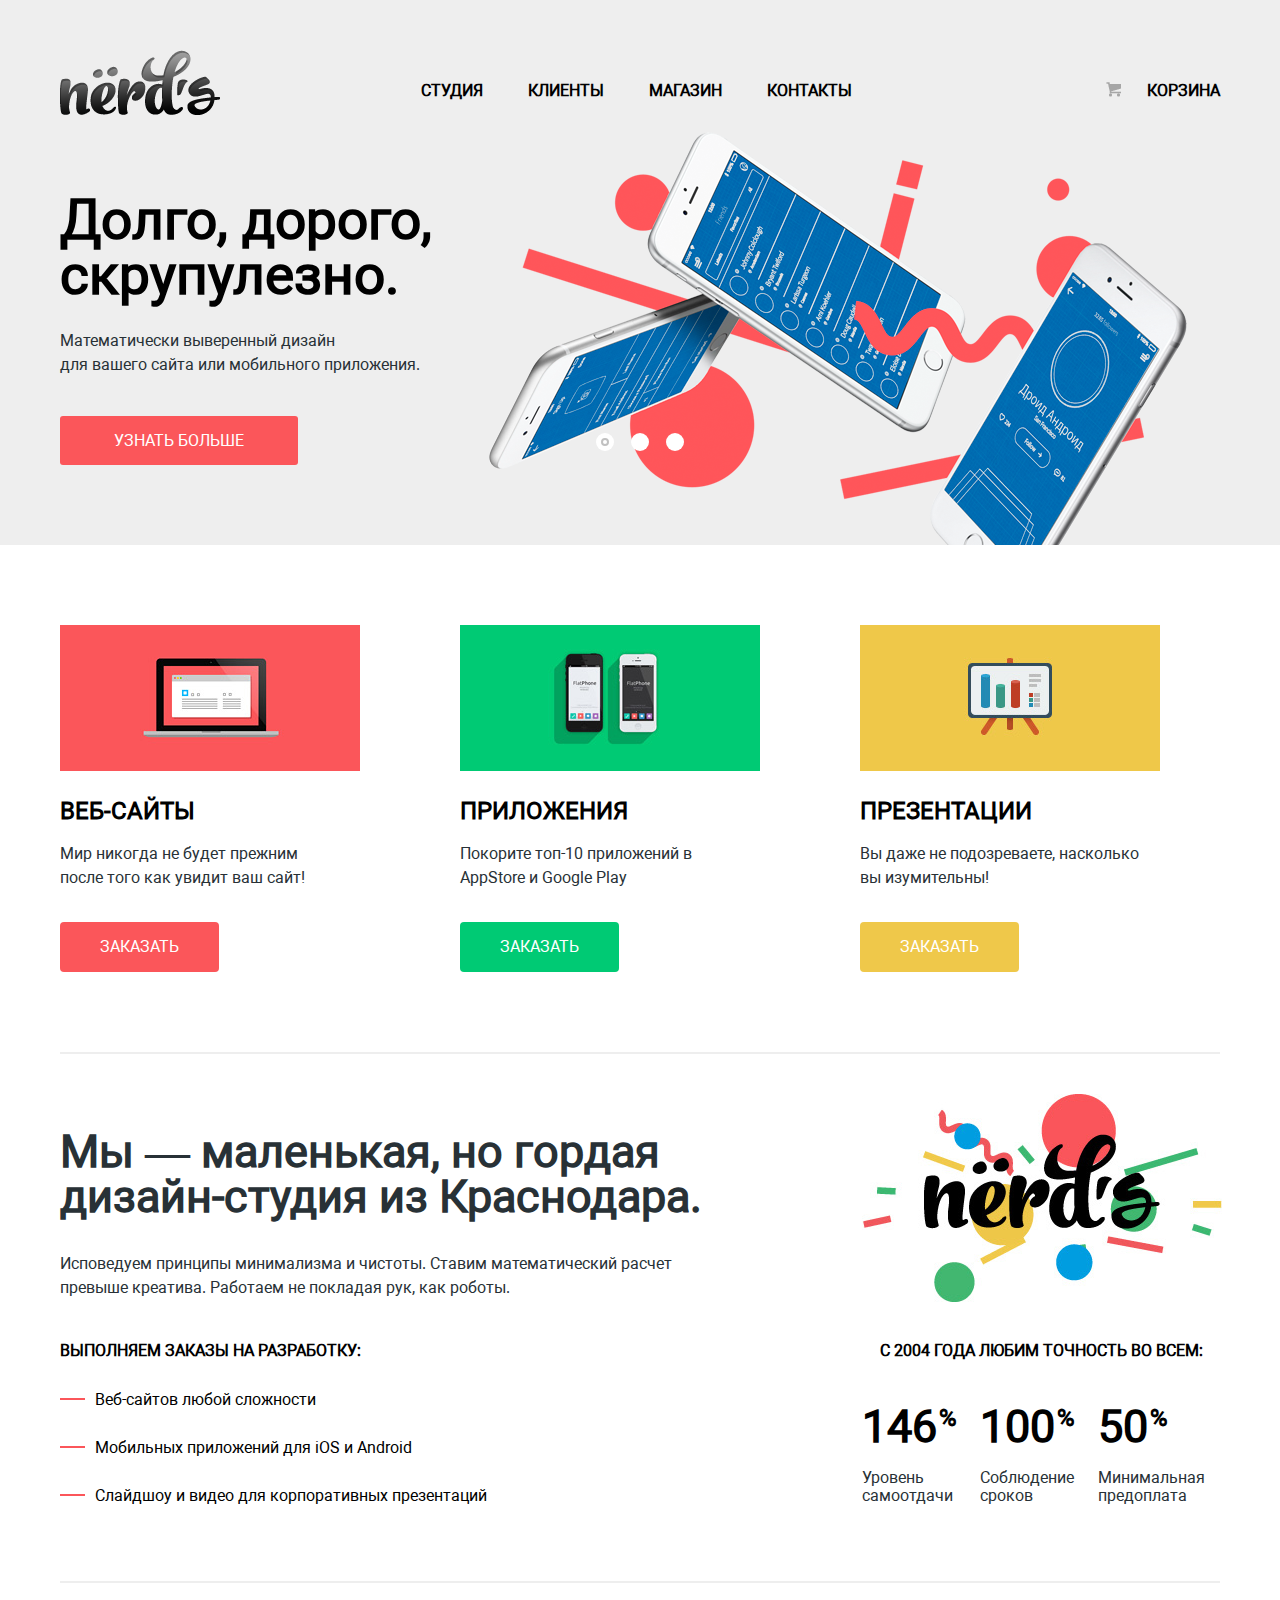
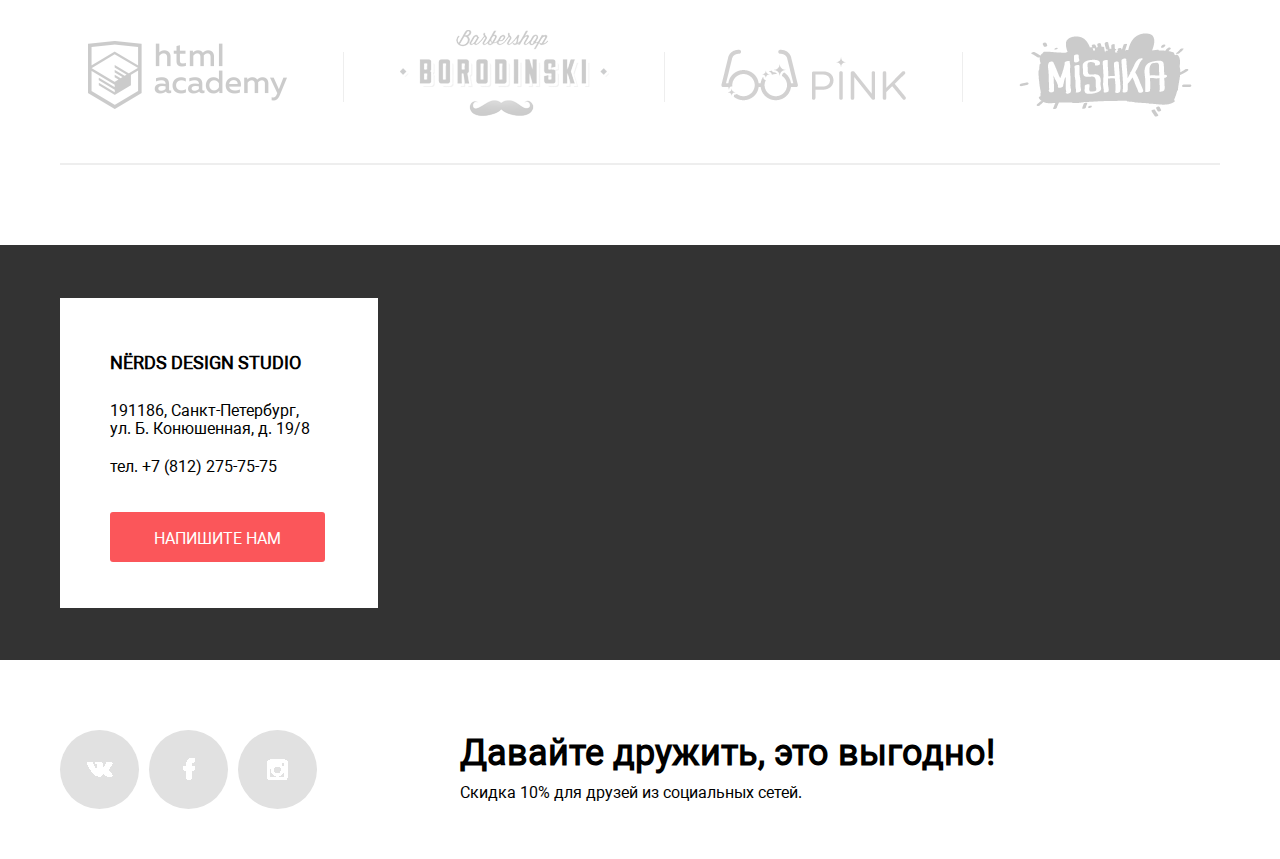
==== commit 701ac086: "slider on css worked" ====
--- a/index.html
+++ b/index.html
@@ -23,41 +23,29 @@
 		</header>
 
 		<section class="slider">
+		<input type="radio" id="slider-1" name="toggle" checked>
+		<input type="radio" id="slider-2" name="toggle">
+		<input type="radio" id="slider-3" name="toggle">
 			<div class="wrapper">
-				<div style="display:none;">
-					<div class="slider-info">
-						<p class="lead">Долго, дорого, скрупулезно.</p>
-						<p class="slider-desc">Математически выверенный дизайн <br> для вашего сайта или мобильного приложения.</p>
-						<a class="btn slider-btn" href="#">Узнать больше</a>
-					</div>
-					<div class="slider-images">
-						<img src="img/slider/slide1.png" alt="">
-					</div>
+				<div id="slide-1" class="slider-info">
+					<div class="lead">Долго, дорого, <br> скрупулезно.</div>
+					<p class="slider-desc">Математически выверенный дизайн <br> для вашего сайта или мобильного приложения.</p>
+					<a class="btn slider-btn" href="#">Узнать больше</a>
 				</div>
-				<div style="display:none;">
-					<div class="slider-info">
-						<p class="lead">Любим математику как никто другой</p>
-						<p class="slider-desc">Никакого креатива, только математические формулы <br> для расчета идеальных пропорций.</p>
-						<a class="btn slider-btn" href="#">Узнать больше</a>
-					</div>
-					<div class="slider-images">
-						<img src="img/slider/slide2.png" alt="">
-					</div>
+				<div id="slide-2" class="slider-info">
+					<p class="lead">Любим математику <br> как никто другой</p>
+					<p class="slider-desc">Никакого креатива, только математические формулы <br> для расчета идеальных пропорций.</p>
+					<a class="btn slider-btn" href="#">Узнать больше</a>
 				</div>
-				<div>
-					<div class="slider-info">
-						<p class="lead">Только ночь, <br> только хардкор</p>
-						<p class="slider-desc">Работать днем, как все? Мы против этого. <br> Ближе к полуночи работа только начинается.</p>
-						<a class="btn slider-btn" href="#">Узнать больше</a>
-					</div>
-					<div class="slider-images">
-						<img src="img/slider/slide3.png" alt="">
-					</div>
+				<div id="slide-3" class="slider-info">
+					<p class="lead">Только ночь, <br> только хардкор</p>
+					<p class="slider-desc">Работать днем, как все? Мы против этого. <br> Ближе к полуночи работа только начинается.</p>
+					<a class="btn slider-btn" href="#">Узнать больше</a>
 				</div>
 				<div class="slider-controls">
-					<i class="slider-slide-1 active">1</i>
-					<i class="slider-slide-2">2</i>
-					<i class="slider-slide-3">3</i>
+					<label id="slider-active-1" for="slider-1"></label>
+					<label id="slider-active-2" for="slider-2"></label>
+					<label id="slider-active-3" for="slider-3"></label>
 				</div>
 			</div>
 		</section>
--- a/css/main.css
+++ b/css/main.css
@@ -1 +1 @@
-html{font-family:sans-serif;line-height:1.15;-ms-text-size-adjust:100%;-webkit-text-size-adjust:100%}body{margin:0}article,aside,footer,header,nav,section{display:block}h1{font-size:2em;margin:0.67em 0}figcaption,figure,main{display:block}figure{margin:1em 40px}hr{box-sizing:content-box;height:0;overflow:visible}pre{font-family:monospace, monospace;font-size:1em}a{background-color:transparent;-webkit-text-decoration-skip:objects}a:active,a:hover{outline-width:0}abbr[title]{border-bottom:none;text-decoration:underline;text-decoration:underline dotted}b,strong{font-weight:inherit}b,strong{font-weight:bolder}code,kbd,samp{font-family:monospace, monospace;font-size:1em}dfn{font-style:italic}mark{background-color:#ff0;color:#000}small{font-size:80%}sub,sup{font-size:75%;line-height:0;position:relative;vertical-align:baseline}sub{bottom:-0.25em}sup{top:-0.5em}audio,video{display:inline-block}audio:not([controls]){display:none;height:0}img{border-style:none}svg:not(:root){overflow:hidden}button,input,optgroup,select,textarea{font-family:sans-serif;font-size:100%;line-height:1.15;margin:0}button,input{overflow:visible}button,select{text-transform:none}button,html [type="button"],[type="reset"],[type="submit"]{-webkit-appearance:button}button::-moz-focus-inner,[type="button"]::-moz-focus-inner,[type="reset"]::-moz-focus-inner,[type="submit"]::-moz-focus-inner{border-style:none;padding:0}button:-moz-focusring,[type="button"]:-moz-focusring,[type="reset"]:-moz-focusring,[type="submit"]:-moz-focusring{outline:1px dotted ButtonText}fieldset{border:1px solid #c0c0c0;margin:0 2px;padding:0.35em 0.625em 0.75em}legend{box-sizing:border-box;color:inherit;display:table;max-width:100%;padding:0;white-space:normal}progress{display:inline-block;vertical-align:baseline}textarea{overflow:auto}[type="checkbox"],[type="radio"]{box-sizing:border-box;padding:0}[type="number"]::-webkit-inner-spin-button,[type="number"]::-webkit-outer-spin-button{height:auto}[type="search"]{-webkit-appearance:textfield;outline-offset:-2px}[type="search"]::-webkit-search-cancel-button,[type="search"]::-webkit-search-decoration{-webkit-appearance:none}::-webkit-file-upload-button{-webkit-appearance:button;font:inherit}details,menu{display:block}summary{display:list-item}canvas{display:inline-block}template{display:none}[hidden]{display:none}@font-face{font-weight:normal;font-family:"roboto";font-style:normal;src:local("Roboto regular"),url("../fonts/roboto.woff2") format("woff2"),url("../fonts/roboto.woff") format("woff")}*{font-family:"roboto", fantasy;color:#000000}h1{font-weight:bold;font-size:55px;line-height:55px}.main-header{padding-top:50px;background-color:#eeeeee}.main-header .wrapper{width:1160px;margin-right:auto;margin-left:auto}.main-header .wrapper:after{content:"";display:table;clear:both}.main-header .logo{float:left;padding-right:20px}.main-header .logo:hover{opacity:0.8}.main-header .logo:active{opacity:0.3}.main-header .user-cart{position:relative;float:right;text-align:right}.main-header .user-cart a{padding-left:38px}.main-header .user-cart a:before{content:"";position:absolute;top:32px;left:0px;width:15px;height:15px;background-image:url("../img/cart-icon.png")}.main-header .user-cart .active{color:#fb565a}.main-header nav{float:left}.main-header ul{display:-webkit-flex;display:-moz-flex;display:-ms-flex;display:-o-flex;display:-webkit-box;display:-ms-flexbox;display:flex;-webkit-box-pack:justify;-webkit-justify-content:space-between;-ms-flex-pack:justify;justify-content:space-between;box-sizing:border-box;width:840px;margin:0;padding:0;padding-left:180px;padding-right:220px}.main-header li{list-style:none}.main-header a{padding-bottom:9px;font-weight:bold;font-size:16px;line-height:80px;text-transform:uppercase;text-decoration:none}.main-header a:hover{color:#fb565a}.main-header a:active{color:#000;opacity:0.3}.main-header .active{padding-bottom:10px;border-bottom:2px solid #fb565a}.page-title{background-color:#eee}.page-title h1{margin:0;padding-top:64px;padding-bottom:107px;text-align:center;font-size:55px}.catalog{padding-top:58px}.catalog .wrapper{width:1160px;margin-right:auto;margin-left:auto}.catalog .wrapper:after{content:"";display:table;clear:both}.catalog-list:after{content:"";display:table;clear:both}.catalog-left{float:left;width:261px;padding-right:20px}.catalog-right{float:right;width:800px;padding-left:79px}.catalog fieldset{border:none;margin:0;padding:0;margin-bottom:33px}.catalog legend{font-weight:bold;font-size:18px;font-family:roboto;letter-spacing:0.8px;margin-bottom:18px;text-transform:uppercase;cursor:default}.catalog input[type="submit"]{text-transform:uppercase;color:#000;font-family:"roboto", fantasy;font-weight:bold;margin-top:32px;padding:15px 89px;padding-top:16px;border-radius:4px;border:none;background-color:#eeeeee;cursor:pointer;outline:none}.catalog input[type="submit"]:hover{background-color:#dfdfdf}.catalog input[type="submit"]:active{color:rgba(255,255,255,0.3);box-shadow:inset 0 3px 0 1px #bfbfbf;outline:none;background-color:#d5d5d5}.catalog .item{position:relative;width:360px;margin-left:40px;margin-bottom:32px;float:left;padding-top:40px;background:url("../img/project/browser.png") no-repeat top left}.catalog .item:hover .item-info{display:block}.catalog .item-desc{margin-left:80px;margin-right:80px;color:#646464}.catalog .item-info{position:absolute;right:0;bottom:4px;left:0;display:none;overflow-x:hidden;text-align:center;background-color:#eeeeee}.catalog .item-title{width:360px;margin-top:30px;margin-bottom:22px;font-size:18px;line-height:20px;text-transform:uppercase}.catalog .btn{display:inline-block;margin-top:12px;padding:16px 61px;margin-bottom:47px;font-size:16px;border-radius:4px;font-weight:500;color:#fff;text-transform:uppercase;text-decoration:none}.catalog .btn-red{background-color:#fb565a}.catalog .btn-red:hover{background-color:#e74246}.catalog .btn-red:active{background-color:#d7373b;box-shadow:inset 0 3px 0 1px #c13135;color:rgba(255,255,255,0.3)}.catalog-sort{padding-left:40px;padding-bottom:55px}.catalog-sort:after{content:"";display:table;clear:right}.catalog-sort strong{text-transform:uppercase;float:left;letter-spacing:0.1em}.catalog-sort ul{float:right;width:360px;padding-top:4px;padding-left:0;display:-webkit-flex;display:-moz-flex;display:-ms-flex;display:-o-flex;display:-webkit-box;display:-ms-flexbox;display:flex;-webkit-box-pack:justify;-webkit-justify-content:space-between;-ms-flex-pack:justify;justify-content:space-between;font-size:0;text-align:right}.catalog-sort li{padding-right:13px}.catalog-sort li:last-child{padding-right:0}.catalog-sort a{font-size:14px;text-decoration:none;text-transform:uppercase;opacity:0.3}.catalog-sort a:hover{opacity:0.6}.catalog-sort a:active,.catalog-sort a:focus{opacity:1}.catalog .sort-up{position:relative;top:2px;font-size:0;border:10px solid transparent;border-left-width:5px;border-right-width:5px;border-bottom-color:#000}.catalog .sort-dw{position:relative;top:12px;right:-10px;font-size:0;border:10px solid transparent;border-left-width:5px;border-right-width:5px;border-top-color:#000}.catalog .range-filter{margin-top:2px;height:204px;margin-bottom:60px}.catalog .price-controls{text-transform:uppercase}.catalog .range-controls{position:relative;background-color:#eee;height:80px;margin-top:34px;border-radius:4px;margin-bottom:14px}.catalog .scale{width:219px;height:2px;background:-webkit-linear-gradient(left, #00ca74, #00ca74 152px, #d7dcde 152px, #d7dcde);background:linear-gradient(to right, #00ca74, #00ca74 152px, #d7dcde 152px, #d7dcde);position:absolute;left:20px;top:40px}.catalog .toggle{position:absolute;top:32px;width:19px;height:19px;border-radius:50%;background:-webkit-radial-gradient(#b2b2b2 2px, #fff 2px, #fff);background:radial-gradient(#b2b2b2 2px, #fff 2px, #fff);box-shadow:0 1px 1px 0 #b2b2b2;cursor:pointer}.catalog .min-toggle{left:20px}.catalog .max-toggle{left:161px}.catalog .min-price,.catalog .max-price{margin-left:8px;margin-right:30px;width:50px;border:0;width:80px;height:38px;text-align:center;background-color:#eee;border-radius:4px}.catalog .min-price:last-child,.catalog .max-price:last-child{margin-left:7px;margin-right:0}.catalog .min-price:focus,.catalog .max-price:focus{outline:none}.catalog input[type="radio"],.catalog input[type="checkbox"]{display:none}.catalog input[type="radio"]:checked+label:before,.catalog input[type="checkbox"]:checked+label:before{content:"";position:absolute;left:0;top:0;width:25px;height:25px}.catalog input[type="radio"]+label,.catalog input[type="checkbox"]+label{margin-bottom:15px}.catalog input[type="radio"]+label:before,.catalog input[type="checkbox"]+label:before{content:"";position:absolute;left:0;top:0;width:25px;height:25px}.catalog input[type="radio"]+label:before{background:url("../img/radio-off.png") no-repeat left top}.catalog input[type="radio"]:checked+label:before{background:url("../img/radio-on.png") no-repeat left top}.catalog input[type="checkbox"]+label:before{background:url("../img/checkbox-off.png") no-repeat left top}.catalog input[type="checkbox"]:checked+label:before{background:url("../img/checkbox-on.png") no-repeat left top}.catalog label{display:inline-block;position:relative;padding-left:37px;line-height:25px}.pagination{padding-left:0;margin:0;font-size:0}.pagination li{margin-right:10px;display:inline-block}.pagination a{display:inline-block;padding:14px 21px;padding-top:18px;font-size:16px;background-color:#eeeeee;border-radius:4px;text-decoration:none;box-sizing:border-box}.pagination a:hover{background-color:#dfdfdf}.pagination .active{border:2px solid #dbdbdb;background-color:#fff;padding:12px 19px;padding-top:16px;cursor:default}.pagination .active:hover{background-color:#FFF}.slider{min-height:432px;background-color:#eeeeee}.slider .wrapper{position:relative;width:1160px;margin-right:auto;margin-left:auto}.slider .wrapper:after{content:"";display:table;clear:both}.slider-info{position:relative;float:left;width:560px;margin-top:62px;z-index:99}.slider-desc{margin-top:0;margin-bottom:20px;line-height:24px;color:#283136}.slider .lead{margin-top:0;margin-bottom:26px;font-weight:bold;font-size:55px;line-height:55px}.slider .btn{display:inline-block;padding:15px 54px;margin-top:20px;background-color:#fb565a;border-radius:3px;font-weight:500;color:#fff;text-transform:uppercase;text-decoration:none}.slider .btn:hover{background-color:#e74246}.slider .btn:active{background-color:#d7373b;box-shadow:inset 0 3px 0 1px #c13135;color:rgba(255,255,255,0.3)}.slider-images{float:right;width:730px;font-size:0;position:absolute;right:0;top:0;z-index:10}.slider-controls{position:absolute;z-index:108;width:200px;margin-left:-100px;left:50%;bottom:15px;font-size:0;text-align:center}.slider-controls i{position:relative;display:inline-block;width:18px;height:18px;margin-left:8.5px;margin-right:8.5px;background:#fff;border-radius:50%;text-align:center;cursor:pointer}.slider-controls i.active:before{content:"";position:absolute;top:5px;left:5px;width:3px;height:3px;border:2px solid #c4c4c4;border-radius:50%}.features{padding-top:80px}.features .wrapper{padding-bottom:80px;border-bottom:2px solid #eee;width:1160px;margin-right:auto;margin-left:auto}.features .wrapper:after{content:"";display:table;clear:both}.features-item{float:left;width:300px;margin-right:100px;font-size:0}.features-item:last-child{margin-right:60px}.features-title{margin-bottom:11px;font-size:24px;line-height:40px;text-transform:uppercase}.features-desc{margin-bottom:20px;margin-right:20px;font-size:16px;line-height:24px;color:#283136}.features .btn{display:inline-block;margin-top:12px;padding:16px 40px;font-size:16px;border-radius:4px;font-weight:500;color:#fff;text-transform:uppercase;text-decoration:none}.features .btn-red{background-color:#fb565a}.features .btn-red:hover{background-color:#e74246}.features .btn-red:active{background-color:#d7373b;box-shadow:inset 0 3px 0 1px #c13135;color:rgba(255,255,255,0.3)}.features .btn-green{background-color:#00ca74}.features .btn-green:hover{background-color:#00bc6c}.features .btn-green:active{background-color:#00aa62;box-shadow:inset 0 3px 0 1px #009958;color:rgba(255,255,255,0.3)}.features .btn-yellow{background-color:#efc84a}.features .btn-yellow:hover{background-color:#eab534}.features .btn-yellow:active{background-color:#e5a722;box-shadow:inset 0 3px 0 1px #ce961f;color:rgba(255,255,255,0.3)}.about{padding-top:40px}.about .wrapper{width:1160px;margin-right:auto;margin-left:auto;padding-bottom:45px;border-bottom:2px solid #eee}.about .wrapper:after{content:"";display:table;clear:both}.about strong{text-transform:uppercase;font-size:16px}.about-left{float:left;width:660px;padding-right:20px}.about-left ul{margin-top:30px;padding-left:35px;list-style:none}.about-left li{position:relative;margin-bottom:30px}.about-left li:before{content:"";position:absolute;left:-35px;top:7px;width:25px;height:2px;background-color:#fb565a}.about-right{float:right;width:358px}.about-right ul{margin:0;padding-left:0;font-size:0}.about-right li{display:inline-block;width:100px;padding-right:18px;list-style:none}.about-right li:last-child{padding-right:0}.about-right strong{position:relative;font-size:45px}.about-right strong:after{content:"%";position:absolute;right:-20px;top:5px;font-size:24px;font-weight:bold}.about p{color:#283136;font-size:16px;line-height:18px}.about img{margin-bottom:35px}.about-counters{margin-bottom:41px;font-weight:bold;text-align:center;text-transform:uppercase}.about .lead{margin-top:35px;margin-bottom:33px;font-weight:bold;font-size:45px;line-height:45px}.about .desc{margin-bottom:42px;font-size:16px;line-height:24px;color:#283136}.clients .wrapper{width:1160px;margin-right:auto;margin-left:auto;padding-top:47px;padding-bottom:39px;border-bottom:2px solid #eee;display:-webkit-flex;display:-moz-flex;display:-ms-flex;display:-o-flex;display:-webkit-box;display:-ms-flexbox;display:flex;-webkit-justify-content:space-around;-ms-flex-pack:distribute;justify-content:space-around;-webkit-box-align:center;-webkit-align-items:center;-ms-flex-align:center;align-items:center}.clients img{opacity:0.2}.clients img:hover{opacity:1}.clients img:active{opacity:0.1}.clients .img-divider{width:1px;height:50px;background-color:#eee}.map{position:relative;margin-top:80px;min-height:415px;background-color:#333}.map .wrapper{width:1160px;margin-right:auto;margin-left:auto}.map-block{position:absolute;top:53px;z-index:99;width:318px;padding:40px 50px;padding-bottom:46px;background-color:#FFF;box-sizing:border-box}.map-address{margin-bottom:19px}.map h2{font-size:18px;margin-bottom:28px}.map .btn{display:inline-block;padding:18px 44px;padding-bottom:14px;margin-top:20px;background-color:#fb565a;border-radius:3px;font-weight:500;color:#fff;text-transform:uppercase;text-decoration:none}.map .btn:hover{background-color:#e74246}.map .btn:active{background-color:#d7373b;box-shadow:inset 0 3px 0 1px #c13135;color:rgba(255,255,255,0.3)}.footer .wrapper{width:1160px;margin-right:auto;margin-left:auto;padding-bottom:40px;margin-top:70px}.footer .wrapper:after{content:"";display:table;clear:both}.footer-item{float:left;width:320px;font-size:0}.footer-item .social-icon{display:inline-block;vertical-align:top;width:79px;height:79px;line-height:79px;text-align:center;background-color:#e1e1e1;border-radius:50%;margin-right:10px}.footer-item .social-icon img{margin:0 auto;line-height:79px;vertical-align:middle;display:inline-block}.footer-item img{display:-webkit-box;display:-webkit-flex;display:-ms-flexbox;display:flex;-webkit-box-align:center;-webkit-align-items:center;-ms-flex-align:center;align-items:center}.footer-info{float:right;width:760px}.footer .frendly{font-weight:bold;font-size:36px;padding-top:8px;line-height:30px}.modal{position:relative;position:fixed;top:50px;left:50%;z-index:999;box-sizing:border-box;width:960px;min-height:590px;margin-left:-480px;padding:100px;padding-top:64px;padding-bottom:90px;font-size:0;background:#ffffff;box-shadow:0 10px 40px 5px #333}.modal-close{position:absolute;top:79px;right:91px;width:22px;height:22px;border:none;cursor:pointer;background:transparent}.modal-close:focus{outline:none}.modal-close:after,.modal-close:before{content:"";position:absolute;left:0;top:8px;width:25px;height:4px;background-color:#fb565a}.modal-close:after{-webkit-transform:rotate(45deg);-ms-transform:rotate(45deg);transform:rotate(45deg)}.modal-close:before{-webkit-transform:rotate(-45deg);-ms-transform:rotate(-45deg);transform:rotate(-45deg)}.modal-title{margin-top:0;margin-bottom:38px;font-size:45px}.modal-name{display:inline-block;font-size:16px;font-weight:bold;margin-bottom:9px}.modal label[for="name"]{float:left;width:50%;margin-right:20px;width:360px;box-sizing:border-box}.modal label[for="email"]{float:right;width:50%;margin-left:20px;width:360px;box-sizing:border-box}.modal label[for="text"]{box-sizing:border-box;width:100%;margin-top:35px}.modal input[type="submit"]{width:auto;padding:16px 82px;height:auto;margin-top:48px}.modal label{display:inline-block}.modal input{box-sizing:border-box;width:100%;height:50px;padding:0 13px;font-size:16px;border:2px solid #d7dcde}.modal input:focus{outline:none}.modal textarea{box-sizing:border-box;width:100%;min-height:118px;padding:10px;padding-left:13px;font-size:16px;border:2px solid #d7dcde;resize:none}.modal textarea:focus{outline:none}.modal .btn{font-weight:500;color:#fff;text-transform:uppercase;text-decoration:none;border:0;border-radius:4px}.modal .btn-red{background-color:#fb565a}.modal .btn-red:hover{background-color:#e74246}.modal .btn-red:active{background-color:#d7373b;box-shadow:inset 0 3px 0 1px #c13135;color:rgba(255,255,255,0.3)}
+html{font-family:sans-serif;line-height:1.15;-ms-text-size-adjust:100%;-webkit-text-size-adjust:100%}body{margin:0}article,aside,footer,header,nav,section{display:block}h1{font-size:2em;margin:0.67em 0}figcaption,figure,main{display:block}figure{margin:1em 40px}hr{box-sizing:content-box;height:0;overflow:visible}pre{font-family:monospace, monospace;font-size:1em}a{background-color:transparent;-webkit-text-decoration-skip:objects}a:active,a:hover{outline-width:0}abbr[title]{border-bottom:none;text-decoration:underline;text-decoration:underline dotted}b,strong{font-weight:inherit}b,strong{font-weight:bolder}code,kbd,samp{font-family:monospace, monospace;font-size:1em}dfn{font-style:italic}mark{background-color:#ff0;color:#000}small{font-size:80%}sub,sup{font-size:75%;line-height:0;position:relative;vertical-align:baseline}sub{bottom:-0.25em}sup{top:-0.5em}audio,video{display:inline-block}audio:not([controls]){display:none;height:0}img{border-style:none}svg:not(:root){overflow:hidden}button,input,optgroup,select,textarea{font-family:sans-serif;font-size:100%;line-height:1.15;margin:0}button,input{overflow:visible}button,select{text-transform:none}button,html [type="button"],[type="reset"],[type="submit"]{-webkit-appearance:button}button::-moz-focus-inner,[type="button"]::-moz-focus-inner,[type="reset"]::-moz-focus-inner,[type="submit"]::-moz-focus-inner{border-style:none;padding:0}button:-moz-focusring,[type="button"]:-moz-focusring,[type="reset"]:-moz-focusring,[type="submit"]:-moz-focusring{outline:1px dotted ButtonText}fieldset{border:1px solid #c0c0c0;margin:0 2px;padding:0.35em 0.625em 0.75em}legend{box-sizing:border-box;color:inherit;display:table;max-width:100%;padding:0;white-space:normal}progress{display:inline-block;vertical-align:baseline}textarea{overflow:auto}[type="checkbox"],[type="radio"]{box-sizing:border-box;padding:0}[type="number"]::-webkit-inner-spin-button,[type="number"]::-webkit-outer-spin-button{height:auto}[type="search"]{-webkit-appearance:textfield;outline-offset:-2px}[type="search"]::-webkit-search-cancel-button,[type="search"]::-webkit-search-decoration{-webkit-appearance:none}::-webkit-file-upload-button{-webkit-appearance:button;font:inherit}details,menu{display:block}summary{display:list-item}canvas{display:inline-block}template{display:none}[hidden]{display:none}@font-face{font-weight:normal;font-family:"roboto";font-style:normal;src:local("Roboto regular"),url("../fonts/roboto.woff2") format("woff2"),url("../fonts/roboto.woff") format("woff")}*{font-family:"roboto", fantasy;color:#000000}h1{font-weight:bold;font-size:55px;line-height:55px}.main-header{padding-top:50px;background-color:#eeeeee}.main-header .wrapper{width:1160px;margin-right:auto;margin-left:auto}.main-header .wrapper:after{content:"";display:table;clear:both}.main-header .logo{float:left;padding-right:20px}.main-header .logo:hover{opacity:0.8}.main-header .logo:active{opacity:0.3}.main-header .user-cart{position:relative;float:right;text-align:right}.main-header .user-cart a{display:inline-block;padding-left:38px;padding-top:31px;padding-bottom:0}.main-header .user-cart a:before{content:"";position:absolute;top:32px;left:-3px;width:15px;height:15px;background-image:url("../img/cart-icon.png")}.main-header .user-cart .active{color:#fb565a}.main-header nav{float:left}.main-header ul{padding:0;margin:0;font-size:0;padding-left:181px;padding-top:31px}.main-header li{display:inline-block;margin-right:45px}.main-header a{padding-bottom:9px;font-weight:bold;font-size:16px;line-height:20px;text-transform:uppercase;text-decoration:none}.main-header a:hover{color:#fb565a}.main-header a:active{color:#000;opacity:0.3}.main-header .active{padding-bottom:10px;border-bottom:2px solid #fb565a}.page-title{background-color:#eee}.page-title h1{margin:0;padding-top:64px;padding-bottom:107px;text-align:center;font-size:55px}.catalog{padding-top:58px}.catalog .wrapper{width:1160px;margin-right:auto;margin-left:auto}.catalog .wrapper:after{content:"";display:table;clear:both}.catalog-list:after{content:"";display:table;clear:both}.catalog-left{float:left;width:261px;padding-right:20px}.catalog-right{float:right;width:800px;padding-left:79px}.catalog fieldset{border:none;margin:0;padding:0;margin-bottom:33px}.catalog legend{font-weight:bold;font-size:18px;font-family:roboto;letter-spacing:0.8px;margin-bottom:18px;text-transform:uppercase;cursor:default}.catalog input[type="submit"]{text-transform:uppercase;color:#000;font-family:"roboto", fantasy;font-weight:bold;margin-top:32px;padding:15px 89px;padding-top:16px;border-radius:4px;border:none;background-color:#eeeeee;cursor:pointer;outline:none}.catalog input[type="submit"]:hover{background-color:#dfdfdf}.catalog input[type="submit"]:active{color:rgba(255,255,255,0.3);box-shadow:inset 0 3px 0 1px #bfbfbf;outline:none;background-color:#d5d5d5}.catalog .item{position:relative;width:360px;margin-left:40px;margin-bottom:32px;float:left;padding-top:40px;background:url("../img/project/browser.png") no-repeat top left}.catalog .item:hover .item-info{display:block}.catalog .item-desc{margin-left:80px;margin-right:80px;color:#646464}.catalog .item-info{position:absolute;right:0;bottom:4px;left:0;display:none;overflow-x:hidden;text-align:center;background-color:#eeeeee}.catalog .item-title{width:360px;margin-top:30px;margin-bottom:22px;font-size:18px;line-height:20px;text-transform:uppercase}.catalog .btn{display:inline-block;margin-top:12px;padding:16px 61px;margin-bottom:47px;font-size:16px;border-radius:4px;font-weight:500;color:#fff;text-transform:uppercase;text-decoration:none}.catalog .btn-red{background-color:#fb565a}.catalog .btn-red:hover{background-color:#e74246}.catalog .btn-red:active{background-color:#d7373b;box-shadow:inset 0 3px 0 1px #c13135;color:rgba(255,255,255,0.3)}.catalog-sort{padding-left:40px;padding-bottom:55px}.catalog-sort:after{content:"";display:table;clear:right}.catalog-sort strong{text-transform:uppercase;float:left;letter-spacing:0.1em}.catalog-sort ul{float:right;width:360px;padding-top:4px;padding-left:0;display:-webkit-flex;display:-moz-flex;display:-ms-flex;display:-o-flex;display:-webkit-box;display:-ms-flexbox;display:flex;-webkit-box-pack:justify;-webkit-justify-content:space-between;-ms-flex-pack:justify;justify-content:space-between;font-size:0;text-align:right}.catalog-sort li{padding-right:13px}.catalog-sort li:last-child{padding-right:0}.catalog-sort a{font-size:14px;text-decoration:none;text-transform:uppercase;opacity:0.3}.catalog-sort a:hover{opacity:0.6}.catalog-sort a:active,.catalog-sort a:focus{opacity:1}.catalog .sort-up{position:relative;top:2px;font-size:0;border:10px solid transparent;border-left-width:5px;border-right-width:5px;border-bottom-color:#000}.catalog .sort-dw{position:relative;top:12px;right:-10px;font-size:0;border:10px solid transparent;border-left-width:5px;border-right-width:5px;border-top-color:#000}.catalog .range-filter{margin-top:2px;height:204px;margin-bottom:60px}.catalog .price-controls{text-transform:uppercase}.catalog .range-controls{position:relative;background-color:#eee;height:80px;margin-top:34px;border-radius:4px;margin-bottom:14px}.catalog .scale{width:219px;height:2px;background:-webkit-linear-gradient(left, #00ca74, #00ca74 152px, #d7dcde 152px, #d7dcde);background:linear-gradient(to right, #00ca74, #00ca74 152px, #d7dcde 152px, #d7dcde);position:absolute;left:20px;top:40px}.catalog .toggle{position:absolute;top:32px;width:19px;height:19px;border-radius:50%;background:-webkit-radial-gradient(#b2b2b2 2px, #fff 2px, #fff);background:radial-gradient(#b2b2b2 2px, #fff 2px, #fff);box-shadow:0 1px 1px 0 #b2b2b2;cursor:pointer}.catalog .min-toggle{left:20px}.catalog .max-toggle{left:161px}.catalog .min-price,.catalog .max-price{margin-left:8px;margin-right:30px;width:50px;border:0;width:80px;height:38px;text-align:center;background-color:#eee;border-radius:4px}.catalog .min-price:last-child,.catalog .max-price:last-child{margin-left:7px;margin-right:0}.catalog .min-price:focus,.catalog .max-price:focus{outline:none}.catalog input[type="radio"],.catalog input[type="checkbox"]{display:none}.catalog input[type="radio"]:checked+label:before,.catalog input[type="checkbox"]:checked+label:before{content:"";position:absolute;left:0;top:0;width:25px;height:25px}.catalog input[type="radio"]+label,.catalog input[type="checkbox"]+label{margin-bottom:15px}.catalog input[type="radio"]+label:before,.catalog input[type="checkbox"]+label:before{content:"";position:absolute;left:0;top:0;width:25px;height:25px}.catalog input[type="radio"]+label:before{background:url("../img/radio-off.png") no-repeat left top}.catalog input[type="radio"]:checked+label:before{background:url("../img/radio-on.png") no-repeat left top}.catalog input[type="checkbox"]+label:before{background:url("../img/checkbox-off.png") no-repeat left top}.catalog input[type="checkbox"]:checked+label:before{background:url("../img/checkbox-on.png") no-repeat left top}.catalog label{display:inline-block;position:relative;padding-left:37px;line-height:25px}.pagination{padding-left:0;margin:0;font-size:0}.pagination li{margin-right:10px;display:inline-block}.pagination a{display:inline-block;padding:14px 21px;padding-top:18px;font-size:16px;background-color:#eeeeee;border-radius:4px;text-decoration:none;box-sizing:border-box}.pagination a:hover{background-color:#dfdfdf}.pagination .active{border:2px solid #dbdbdb;background-color:#fff;padding:12px 19px;padding-top:16px;cursor:default}.pagination .active:hover{background-color:#FFF}.slider{position:relative;background-color:#eeeeee}.slider input[type="radio"]{display:none}.slider .wrapper{position:relative;width:1160px;margin-right:auto;margin-left:auto}.slider .wrapper:after{content:"";display:table;clear:both}.slider-info{position:relative;z-index:99;display:none;float:left;box-sizing:border-box;width:100%;height:430px;padding-top:78px}.slider-info:nth-child(1){background:url("../img/slider/slide1.png") no-repeat right 33px bottom}.slider-info:nth-child(2){background:url("../img/slider/slide2.png") no-repeat right bottom}.slider-info:nth-child(3){background:url("../img/slider/slide3.png") no-repeat right bottom}.slider-desc{margin-top:0;margin-bottom:20px;line-height:24px;color:#283136}.slider .lead{margin-top:0;margin-bottom:26px;font-weight:bold;font-size:55px;line-height:55px}.slider .btn{display:inline-block;padding:16px 54px 15px;margin-top:19px;background-color:#fb565a;border-radius:3px;font-weight:500;color:#fff;text-transform:uppercase;text-decoration:none}.slider .btn:hover{background-color:#e74246}.slider .btn:active{background-color:#d7373b;box-shadow:inset 0 3px 0 1px #c13135;color:rgba(255,255,255,0.3)}.slider-images{float:right;width:730px;font-size:0;position:absolute;right:0;top:0;z-index:10}.slider-controls{position:absolute;z-index:108;width:200px;margin-left:-100px;left:50%;bottom:94px;font-size:0;text-align:center}.slider-controls label{position:relative;display:inline-block;width:18px;height:18px;margin-left:8.5px;margin-right:8.5px;background:#fff;border-radius:50%;text-align:center;cursor:pointer}.slider-controls label.active:before{content:"";position:absolute;top:5px;left:5px;width:4px;height:4px;border:2px solid #c4c4c4;border-radius:50%}#slider-1:checked ~ .wrapper .slider-info:nth-child(1),#slider-2:checked ~ .wrapper .slider-info:nth-child(2),#slider-3:checked ~ .wrapper .slider-info:nth-child(3){display:block}#slider-1:checked ~ .wrapper #slider-active-1:before,#slider-2:checked ~ .wrapper #slider-active-2:before,#slider-3:checked ~ .wrapper #slider-active-3:before{content:"";position:absolute;top:5px;left:5px;width:4px;height:4px;border:2px solid #c1c1c1;border-radius:50%}.features{padding-top:80px}.features .wrapper{padding-bottom:80px;border-bottom:2px solid #eee;width:1160px;margin-right:auto;margin-left:auto}.features .wrapper:after{content:"";display:table;clear:both}.features-item{float:left;width:300px;margin-right:100px;font-size:0}.features-item:last-child{margin-right:60px}.features-title{margin-bottom:11px;font-size:24px;line-height:40px;text-transform:uppercase}.features-desc{margin-bottom:20px;margin-right:20px;font-size:16px;line-height:24px;color:#283136}.features .btn{display:inline-block;margin-top:12px;padding:16px 40px;font-size:16px;border-radius:4px;font-weight:500;color:#fff;text-transform:uppercase;text-decoration:none}.features .btn-red{background-color:#fb565a}.features .btn-red:hover{background-color:#e74246}.features .btn-red:active{background-color:#d7373b;box-shadow:inset 0 3px 0 1px #c13135;color:rgba(255,255,255,0.3)}.features .btn-green{background-color:#00ca74}.features .btn-green:hover{background-color:#00bc6c}.features .btn-green:active{background-color:#00aa62;box-shadow:inset 0 3px 0 1px #009958;color:rgba(255,255,255,0.3)}.features .btn-yellow{background-color:#efc84a}.features .btn-yellow:hover{background-color:#eab534}.features .btn-yellow:active{background-color:#e5a722;box-shadow:inset 0 3px 0 1px #ce961f;color:rgba(255,255,255,0.3)}.about{padding-top:40px}.about .wrapper{width:1160px;margin-right:auto;margin-left:auto;padding-bottom:45px;border-bottom:2px solid #eee}.about .wrapper:after{content:"";display:table;clear:both}.about strong{text-transform:uppercase;font-size:16px}.about-left{float:left;width:660px;padding-right:20px}.about-left ul{margin-top:30px;padding-left:35px;list-style:none}.about-left li{position:relative;margin-bottom:30px}.about-left li:before{content:"";position:absolute;left:-35px;top:7px;width:25px;height:2px;background-color:#fb565a}.about-right{float:right;width:358px}.about-right ul{margin:0;padding-left:0;font-size:0}.about-right li{display:inline-block;width:100px;padding-right:18px;list-style:none}.about-right li:last-child{padding-right:0}.about-right strong{position:relative;font-size:45px}.about-right strong:after{content:"%";position:absolute;right:-20px;top:5px;font-size:24px;font-weight:bold}.about p{color:#283136;font-size:16px;line-height:18px}.about img{margin-bottom:35px}.about-counters{margin-bottom:41px;font-weight:bold;text-align:center;text-transform:uppercase}.about .lead{margin-top:35px;margin-bottom:33px;font-weight:bold;font-size:45px;line-height:45px}.about .desc{margin-bottom:42px;font-size:16px;line-height:24px;color:#283136}.clients .wrapper{width:1160px;margin-right:auto;margin-left:auto;padding-top:47px;padding-bottom:39px;border-bottom:2px solid #eee;display:-webkit-flex;display:-moz-flex;display:-ms-flex;display:-o-flex;display:-webkit-box;display:-ms-flexbox;display:flex;-webkit-justify-content:space-around;-ms-flex-pack:distribute;justify-content:space-around;-webkit-box-align:center;-webkit-align-items:center;-ms-flex-align:center;align-items:center}.clients img{opacity:0.2}.clients img:hover{opacity:1}.clients img:active{opacity:0.1}.clients .img-divider{width:1px;height:50px;background-color:#eee}.map{position:relative;margin-top:80px;min-height:415px;background-color:#333}.map .wrapper{width:1160px;margin-right:auto;margin-left:auto}.map-block{position:absolute;top:53px;z-index:99;width:318px;padding:40px 50px;padding-bottom:46px;background-color:#FFF;box-sizing:border-box}.map-address{margin-bottom:19px}.map h2{font-size:18px;margin-bottom:28px}.map .btn{display:inline-block;padding:18px 44px;padding-bottom:14px;margin-top:20px;background-color:#fb565a;border-radius:3px;font-weight:500;color:#fff;text-transform:uppercase;text-decoration:none}.map .btn:hover{background-color:#e74246}.map .btn:active{background-color:#d7373b;box-shadow:inset 0 3px 0 1px #c13135;color:rgba(255,255,255,0.3)}.footer .wrapper{width:1160px;margin-right:auto;margin-left:auto;padding-bottom:40px;margin-top:70px}.footer .wrapper:after{content:"";display:table;clear:both}.footer-item{float:left;width:320px;font-size:0}.footer-item .social-icon{display:inline-block;vertical-align:top;width:79px;height:79px;line-height:79px;text-align:center;background-color:#e1e1e1;border-radius:50%;margin-right:10px}.footer-item .social-icon img{margin:0 auto;line-height:79px;vertical-align:middle;display:inline-block}.footer-item img{display:-webkit-box;display:-webkit-flex;display:-ms-flexbox;display:flex;-webkit-box-align:center;-webkit-align-items:center;-ms-flex-align:center;align-items:center}.footer-info{float:right;width:760px}.footer .frendly{font-weight:bold;font-size:36px;padding-top:8px;line-height:30px}.modal{position:relative;position:fixed;top:50px;left:50%;z-index:999;box-sizing:border-box;width:960px;min-height:590px;margin-left:-480px;padding:100px;padding-top:64px;padding-bottom:90px;font-size:0;background:#ffffff;box-shadow:0 10px 40px 5px #333}.modal-close{position:absolute;top:79px;right:91px;width:22px;height:22px;border:none;cursor:pointer;background:transparent}.modal-close:focus{outline:none}.modal-close:after,.modal-close:before{content:"";position:absolute;left:0;top:8px;width:25px;height:4px;background-color:#fb565a}.modal-close:after{-webkit-transform:rotate(45deg);-ms-transform:rotate(45deg);transform:rotate(45deg)}.modal-close:before{-webkit-transform:rotate(-45deg);-ms-transform:rotate(-45deg);transform:rotate(-45deg)}.modal-title{margin-top:0;margin-bottom:38px;font-size:45px}.modal-name{display:inline-block;font-size:16px;font-weight:bold;margin-bottom:9px}.modal label[for="name"]{float:left;width:50%;margin-right:20px;width:360px;box-sizing:border-box}.modal label[for="email"]{float:right;width:50%;margin-left:20px;width:360px;box-sizing:border-box}.modal label[for="text"]{box-sizing:border-box;width:100%;margin-top:35px}.modal input[type="submit"]{width:auto;padding:16px 82px;height:auto;margin-top:48px}.modal label{display:inline-block}.modal input{box-sizing:border-box;width:100%;height:50px;padding:0 13px;font-size:16px;border:2px solid #d7dcde}.modal input:focus{outline:none}.modal textarea{box-sizing:border-box;width:100%;min-height:118px;padding:10px;padding-left:13px;font-size:16px;border:2px solid #d7dcde;resize:none}.modal textarea:focus{outline:none}.modal .btn{font-weight:500;color:#fff;text-transform:uppercase;text-decoration:none;border:0;border-radius:4px}.modal .btn-red{background-color:#fb565a}.modal .btn-red:hover{background-color:#e74246}.modal .btn-red:active{background-color:#d7373b;box-shadow:inset 0 3px 0 1px #c13135;color:rgba(255,255,255,0.3)}
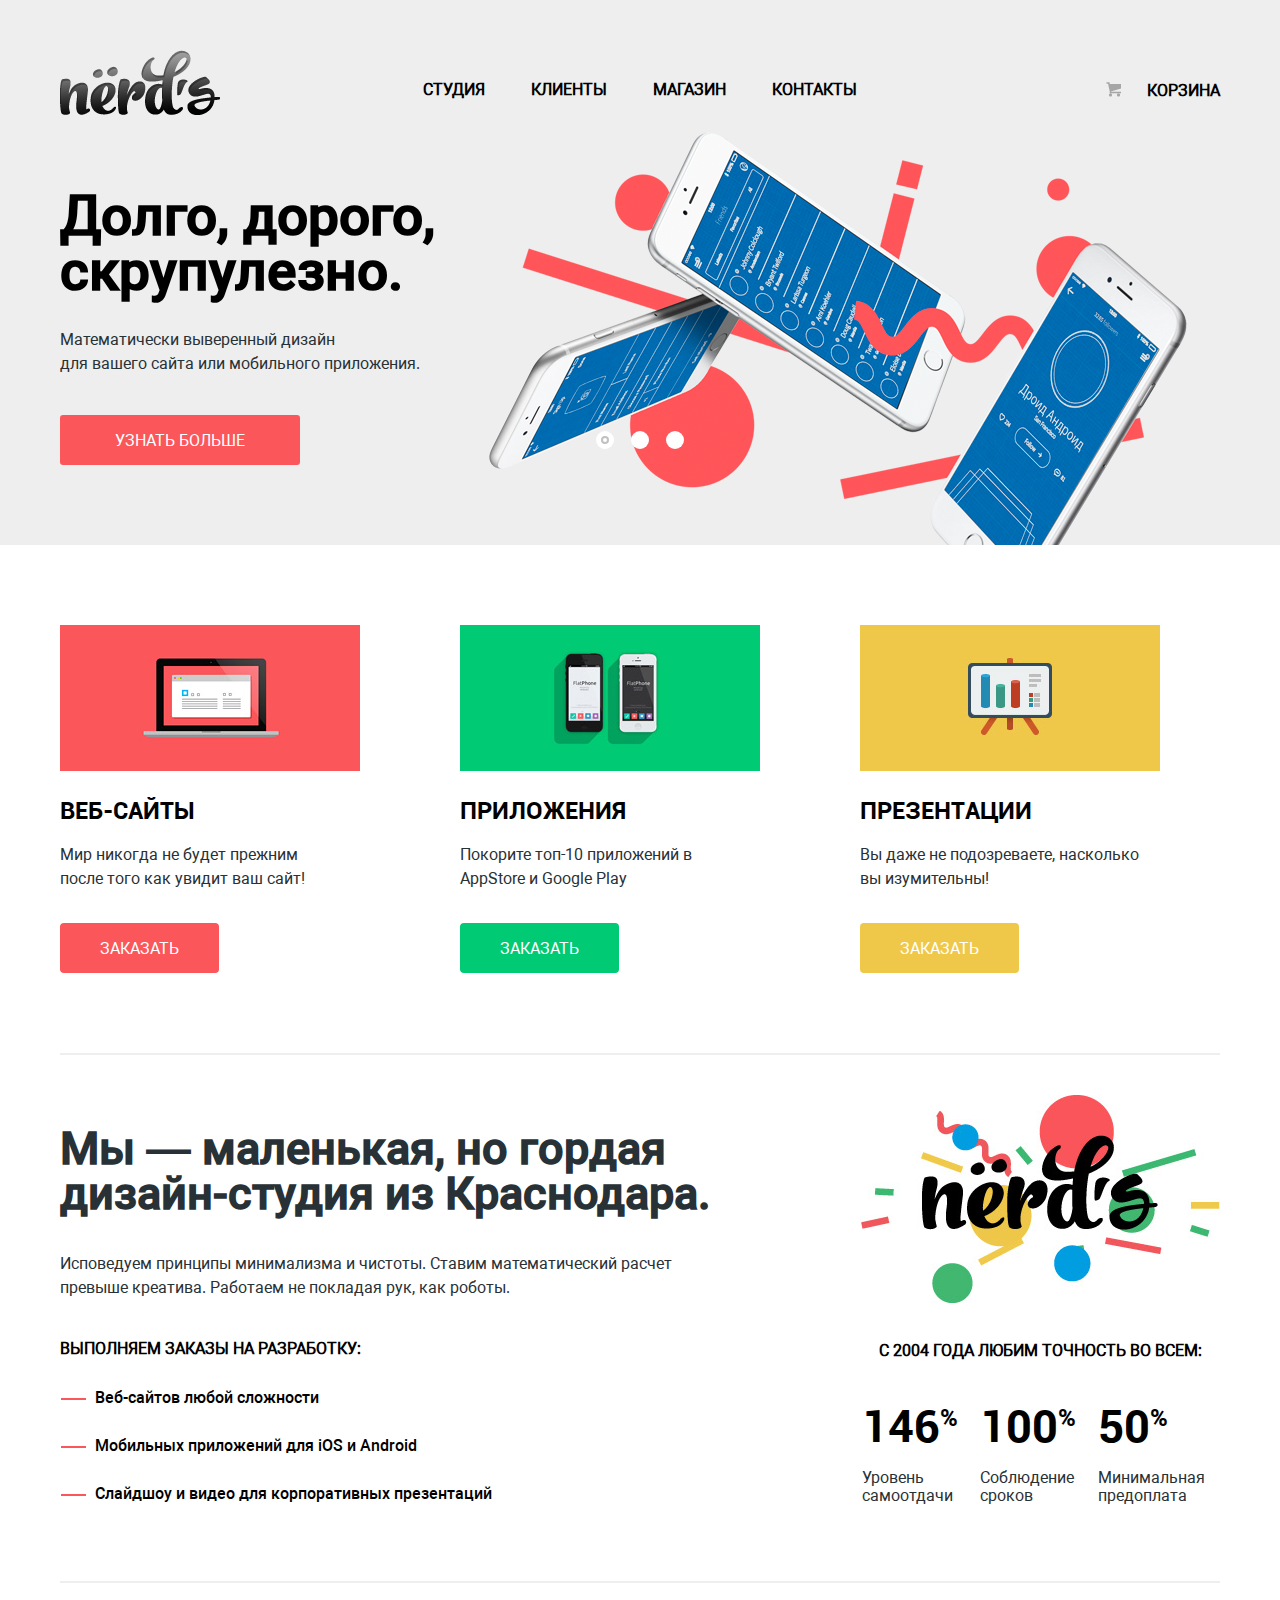
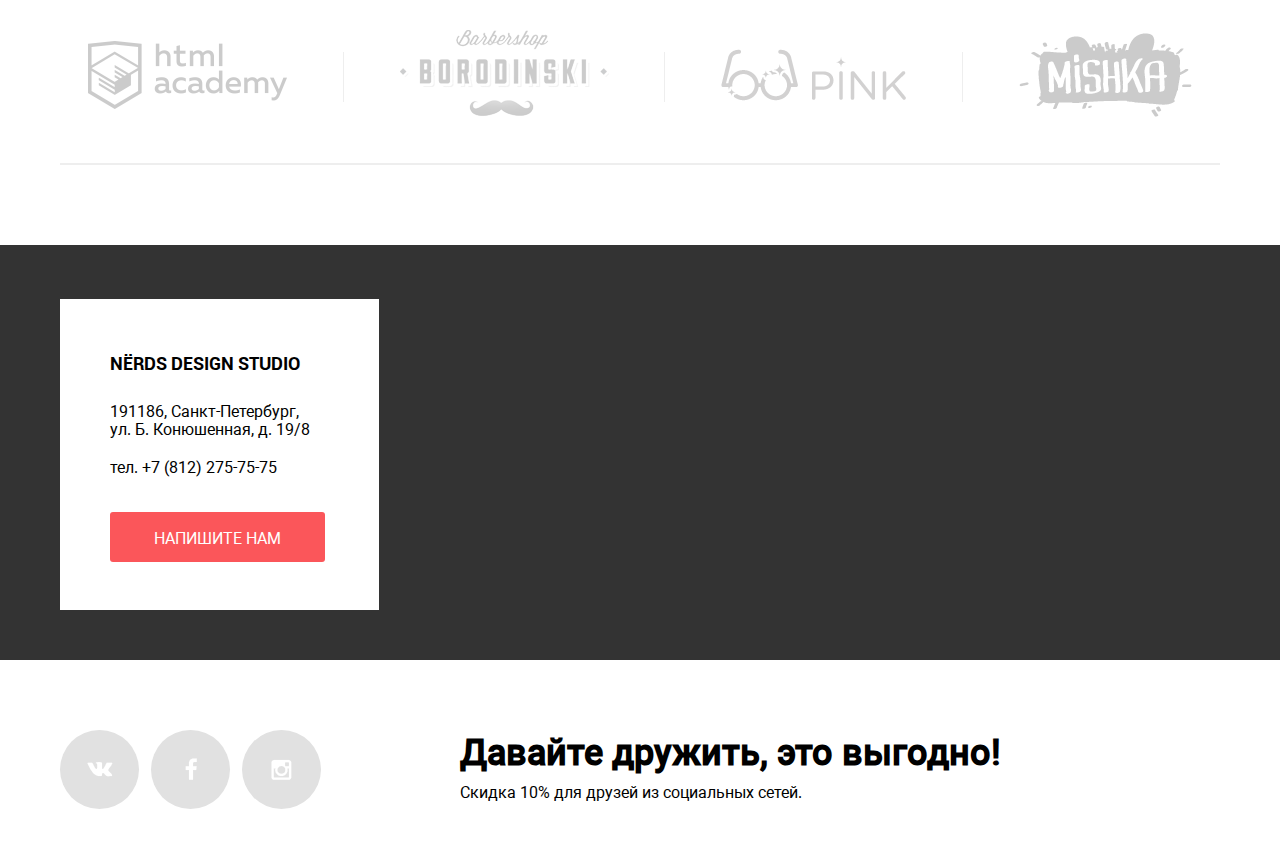
==== commit 1db35f06: "some fix" ====
--- a/index.html
+++ b/index.html
@@ -3,6 +3,7 @@
 	<head>
 		<meta charset="utf-8">
 		<title>Нёрдс | главная</title>
+		<link rel="stylesheet" href="css/normalize.css">
 		<link rel="stylesheet" href="css/main.css">
 	</head>
 	<body>
@@ -76,7 +77,7 @@
 		<section id="about" class="about">
 			<div class="wrapper">
 				<div class="about-left">
-					<p class="lead">Мы — маленькая, но гордая дизайн-студия из Краснодара.</p>
+					<p class="lead">Мы — маленькая, но гордая дизайн-студия из Краснодара. </p>
 					<p class="desc">Исповедуем принципы минимализма и чистоты. Ставим математический расчет превыше креатива. Работаем не покладая рук, как роботы.</p>
 					<strong>Выполняем заказы на разработку:</strong>
 					<ul>
@@ -131,7 +132,7 @@
 					<p>
 						тел. +7 (812) 275-75-75 
 					</p>
-					<a href="#" class="btn">Напишите нам</a>
+					<a href="#" class="btn modal-open">Напишите нам</a>
 				</div>
 			</div>
 			<div class="map-image">
@@ -142,9 +143,9 @@
 		<footer class="footer">
 			<div class="wrapper">
 				<div class="footer-item">
-					<a href="//vk.com/a23.tech" class="social-icon social-vk"><img src="img/social/vk-icon.gif" alt="VK"></a>
-					<a href="#" class="social-icon social-fb"><img src="img/social/fb-icon.gif" alt="Facebook"></a>
-					<a href="#" class="social-icon social-ins"><img src="img/social/insta-icon.gif" alt="Instagram"></a>
+					<a href="//vk.com/a23.tech" class="social-icon social-vk" target="_blank"><img src="img/social/vk-icon.png" alt="VK"></a>
+					<a href="#" class="social-icon social-fb" target="_blank"><img src="img/social/fb-icon.png" alt="Facebook"></a>
+					<a href="#" class="social-icon social-ins" target="_blank"><img src="img/social/insta-icon.png" alt="Instagram"></a>
 				</div>
 
 				<div class="footer-info">
@@ -154,10 +155,10 @@
 			</div>
 		</footer>
 
-		<div class="modal" style="display: none;">
+		<div class="modal modal-hide">
 			<button class="modal-close">Закрыть</button>
 			<h2 class="modal-title">Напишите нам</h2>
-			<form action="" method="post">
+			<form action="#" method="post">
 				<label for="name">
 					<span class="modal-name">Ваше имя:</span>
 					<input type="text" id="name" placeholder="Представьтесь, пожалуйста">
@@ -170,12 +171,16 @@
 
 				<label for="text">
 					<span class="modal-name">Текст письма:</span>
-					<textarea  id="text" width="100%" placeholder="В свободной форме"></textarea>
+					<textarea  id="text" placeholder="В свободной форме"></textarea>
 				</label>
 
 				<input type="submit" value="Отправить" class="btn btn-red">
 			</form>
 		</div>
+		
+		<div class="modal-overlay"></div>
+		
+		<script src="js/popup.js"></script>
 
 	</body>
 </html>
--- a/css/main.css
+++ b/css/main.css
@@ -1 +1,1267 @@
-html{font-family:sans-serif;line-height:1.15;-ms-text-size-adjust:100%;-webkit-text-size-adjust:100%}body{margin:0}article,aside,footer,header,nav,section{display:block}h1{font-size:2em;margin:0.67em 0}figcaption,figure,main{display:block}figure{margin:1em 40px}hr{box-sizing:content-box;height:0;overflow:visible}pre{font-family:monospace, monospace;font-size:1em}a{background-color:transparent;-webkit-text-decoration-skip:objects}a:active,a:hover{outline-width:0}abbr[title]{border-bottom:none;text-decoration:underline;text-decoration:underline dotted}b,strong{font-weight:inherit}b,strong{font-weight:bolder}code,kbd,samp{font-family:monospace, monospace;font-size:1em}dfn{font-style:italic}mark{background-color:#ff0;color:#000}small{font-size:80%}sub,sup{font-size:75%;line-height:0;position:relative;vertical-align:baseline}sub{bottom:-0.25em}sup{top:-0.5em}audio,video{display:inline-block}audio:not([controls]){display:none;height:0}img{border-style:none}svg:not(:root){overflow:hidden}button,input,optgroup,select,textarea{font-family:sans-serif;font-size:100%;line-height:1.15;margin:0}button,input{overflow:visible}button,select{text-transform:none}button,html [type="button"],[type="reset"],[type="submit"]{-webkit-appearance:button}button::-moz-focus-inner,[type="button"]::-moz-focus-inner,[type="reset"]::-moz-focus-inner,[type="submit"]::-moz-focus-inner{border-style:none;padding:0}button:-moz-focusring,[type="button"]:-moz-focusring,[type="reset"]:-moz-focusring,[type="submit"]:-moz-focusring{outline:1px dotted ButtonText}fieldset{border:1px solid #c0c0c0;margin:0 2px;padding:0.35em 0.625em 0.75em}legend{box-sizing:border-box;color:inherit;display:table;max-width:100%;padding:0;white-space:normal}progress{display:inline-block;vertical-align:baseline}textarea{overflow:auto}[type="checkbox"],[type="radio"]{box-sizing:border-box;padding:0}[type="number"]::-webkit-inner-spin-button,[type="number"]::-webkit-outer-spin-button{height:auto}[type="search"]{-webkit-appearance:textfield;outline-offset:-2px}[type="search"]::-webkit-search-cancel-button,[type="search"]::-webkit-search-decoration{-webkit-appearance:none}::-webkit-file-upload-button{-webkit-appearance:button;font:inherit}details,menu{display:block}summary{display:list-item}canvas{display:inline-block}template{display:none}[hidden]{display:none}@font-face{font-weight:normal;font-family:"roboto";font-style:normal;src:local("Roboto regular"),url("../fonts/roboto.woff2") format("woff2"),url("../fonts/roboto.woff") format("woff")}*{font-family:"roboto", fantasy;color:#000000}h1{font-weight:bold;font-size:55px;line-height:55px}.main-header{padding-top:50px;background-color:#eeeeee}.main-header .wrapper{width:1160px;margin-right:auto;margin-left:auto}.main-header .wrapper:after{content:"";display:table;clear:both}.main-header .logo{float:left;padding-right:20px}.main-header .logo:hover{opacity:0.8}.main-header .logo:active{opacity:0.3}.main-header .user-cart{position:relative;float:right;text-align:right}.main-header .user-cart a{display:inline-block;padding-left:38px;padding-top:31px;padding-bottom:0}.main-header .user-cart a:before{content:"";position:absolute;top:32px;left:-3px;width:15px;height:15px;background-image:url("../img/cart-icon.png")}.main-header .user-cart .active{color:#fb565a}.main-header nav{float:left}.main-header ul{padding:0;margin:0;font-size:0;padding-left:181px;padding-top:31px}.main-header li{display:inline-block;margin-right:45px}.main-header a{padding-bottom:9px;font-weight:bold;font-size:16px;line-height:20px;text-transform:uppercase;text-decoration:none}.main-header a:hover{color:#fb565a}.main-header a:active{color:#000;opacity:0.3}.main-header .active{padding-bottom:10px;border-bottom:2px solid #fb565a}.page-title{background-color:#eee}.page-title h1{margin:0;padding-top:64px;padding-bottom:107px;text-align:center;font-size:55px}.catalog{padding-top:58px}.catalog .wrapper{width:1160px;margin-right:auto;margin-left:auto}.catalog .wrapper:after{content:"";display:table;clear:both}.catalog-list:after{content:"";display:table;clear:both}.catalog-left{float:left;width:261px;padding-right:20px}.catalog-right{float:right;width:800px;padding-left:79px}.catalog fieldset{border:none;margin:0;padding:0;margin-bottom:33px}.catalog legend{font-weight:bold;font-size:18px;font-family:roboto;letter-spacing:0.8px;margin-bottom:18px;text-transform:uppercase;cursor:default}.catalog input[type="submit"]{text-transform:uppercase;color:#000;font-family:"roboto", fantasy;font-weight:bold;margin-top:32px;padding:15px 89px;padding-top:16px;border-radius:4px;border:none;background-color:#eeeeee;cursor:pointer;outline:none}.catalog input[type="submit"]:hover{background-color:#dfdfdf}.catalog input[type="submit"]:active{color:rgba(255,255,255,0.3);box-shadow:inset 0 3px 0 1px #bfbfbf;outline:none;background-color:#d5d5d5}.catalog .item{position:relative;width:360px;margin-left:40px;margin-bottom:32px;float:left;padding-top:40px;background:url("../img/project/browser.png") no-repeat top left}.catalog .item:hover .item-info{display:block}.catalog .item-desc{margin-left:80px;margin-right:80px;color:#646464}.catalog .item-info{position:absolute;right:0;bottom:4px;left:0;display:none;overflow-x:hidden;text-align:center;background-color:#eeeeee}.catalog .item-title{width:360px;margin-top:30px;margin-bottom:22px;font-size:18px;line-height:20px;text-transform:uppercase}.catalog .btn{display:inline-block;margin-top:12px;padding:16px 61px;margin-bottom:47px;font-size:16px;border-radius:4px;font-weight:500;color:#fff;text-transform:uppercase;text-decoration:none}.catalog .btn-red{background-color:#fb565a}.catalog .btn-red:hover{background-color:#e74246}.catalog .btn-red:active{background-color:#d7373b;box-shadow:inset 0 3px 0 1px #c13135;color:rgba(255,255,255,0.3)}.catalog-sort{padding-left:40px;padding-bottom:55px}.catalog-sort:after{content:"";display:table;clear:right}.catalog-sort strong{text-transform:uppercase;float:left;letter-spacing:0.1em}.catalog-sort ul{float:right;width:360px;padding-top:4px;padding-left:0;display:-webkit-flex;display:-moz-flex;display:-ms-flex;display:-o-flex;display:-webkit-box;display:-ms-flexbox;display:flex;-webkit-box-pack:justify;-webkit-justify-content:space-between;-ms-flex-pack:justify;justify-content:space-between;font-size:0;text-align:right}.catalog-sort li{padding-right:13px}.catalog-sort li:last-child{padding-right:0}.catalog-sort a{font-size:14px;text-decoration:none;text-transform:uppercase;opacity:0.3}.catalog-sort a:hover{opacity:0.6}.catalog-sort a:active,.catalog-sort a:focus{opacity:1}.catalog .sort-up{position:relative;top:2px;font-size:0;border:10px solid transparent;border-left-width:5px;border-right-width:5px;border-bottom-color:#000}.catalog .sort-dw{position:relative;top:12px;right:-10px;font-size:0;border:10px solid transparent;border-left-width:5px;border-right-width:5px;border-top-color:#000}.catalog .range-filter{margin-top:2px;height:204px;margin-bottom:60px}.catalog .price-controls{text-transform:uppercase}.catalog .range-controls{position:relative;background-color:#eee;height:80px;margin-top:34px;border-radius:4px;margin-bottom:14px}.catalog .scale{width:219px;height:2px;background:-webkit-linear-gradient(left, #00ca74, #00ca74 152px, #d7dcde 152px, #d7dcde);background:linear-gradient(to right, #00ca74, #00ca74 152px, #d7dcde 152px, #d7dcde);position:absolute;left:20px;top:40px}.catalog .toggle{position:absolute;top:32px;width:19px;height:19px;border-radius:50%;background:-webkit-radial-gradient(#b2b2b2 2px, #fff 2px, #fff);background:radial-gradient(#b2b2b2 2px, #fff 2px, #fff);box-shadow:0 1px 1px 0 #b2b2b2;cursor:pointer}.catalog .min-toggle{left:20px}.catalog .max-toggle{left:161px}.catalog .min-price,.catalog .max-price{margin-left:8px;margin-right:30px;width:50px;border:0;width:80px;height:38px;text-align:center;background-color:#eee;border-radius:4px}.catalog .min-price:last-child,.catalog .max-price:last-child{margin-left:7px;margin-right:0}.catalog .min-price:focus,.catalog .max-price:focus{outline:none}.catalog input[type="radio"],.catalog input[type="checkbox"]{display:none}.catalog input[type="radio"]:checked+label:before,.catalog input[type="checkbox"]:checked+label:before{content:"";position:absolute;left:0;top:0;width:25px;height:25px}.catalog input[type="radio"]+label,.catalog input[type="checkbox"]+label{margin-bottom:15px}.catalog input[type="radio"]+label:before,.catalog input[type="checkbox"]+label:before{content:"";position:absolute;left:0;top:0;width:25px;height:25px}.catalog input[type="radio"]+label:before{background:url("../img/radio-off.png") no-repeat left top}.catalog input[type="radio"]:checked+label:before{background:url("../img/radio-on.png") no-repeat left top}.catalog input[type="checkbox"]+label:before{background:url("../img/checkbox-off.png") no-repeat left top}.catalog input[type="checkbox"]:checked+label:before{background:url("../img/checkbox-on.png") no-repeat left top}.catalog label{display:inline-block;position:relative;padding-left:37px;line-height:25px}.pagination{padding-left:0;margin:0;font-size:0}.pagination li{margin-right:10px;display:inline-block}.pagination a{display:inline-block;padding:14px 21px;padding-top:18px;font-size:16px;background-color:#eeeeee;border-radius:4px;text-decoration:none;box-sizing:border-box}.pagination a:hover{background-color:#dfdfdf}.pagination .active{border:2px solid #dbdbdb;background-color:#fff;padding:12px 19px;padding-top:16px;cursor:default}.pagination .active:hover{background-color:#FFF}.slider{position:relative;background-color:#eeeeee}.slider input[type="radio"]{display:none}.slider .wrapper{position:relative;width:1160px;margin-right:auto;margin-left:auto}.slider .wrapper:after{content:"";display:table;clear:both}.slider-info{position:relative;z-index:99;display:none;float:left;box-sizing:border-box;width:100%;height:430px;padding-top:78px}.slider-info:nth-child(1){background:url("../img/slider/slide1.png") no-repeat right 33px bottom}.slider-info:nth-child(2){background:url("../img/slider/slide2.png") no-repeat right bottom}.slider-info:nth-child(3){background:url("../img/slider/slide3.png") no-repeat right bottom}.slider-desc{margin-top:0;margin-bottom:20px;line-height:24px;color:#283136}.slider .lead{margin-top:0;margin-bottom:26px;font-weight:bold;font-size:55px;line-height:55px}.slider .btn{display:inline-block;padding:16px 54px 15px;margin-top:19px;background-color:#fb565a;border-radius:3px;font-weight:500;color:#fff;text-transform:uppercase;text-decoration:none}.slider .btn:hover{background-color:#e74246}.slider .btn:active{background-color:#d7373b;box-shadow:inset 0 3px 0 1px #c13135;color:rgba(255,255,255,0.3)}.slider-images{float:right;width:730px;font-size:0;position:absolute;right:0;top:0;z-index:10}.slider-controls{position:absolute;z-index:108;width:200px;margin-left:-100px;left:50%;bottom:94px;font-size:0;text-align:center}.slider-controls label{position:relative;display:inline-block;width:18px;height:18px;margin-left:8.5px;margin-right:8.5px;background:#fff;border-radius:50%;text-align:center;cursor:pointer}.slider-controls label.active:before{content:"";position:absolute;top:5px;left:5px;width:4px;height:4px;border:2px solid #c4c4c4;border-radius:50%}#slider-1:checked ~ .wrapper .slider-info:nth-child(1),#slider-2:checked ~ .wrapper .slider-info:nth-child(2),#slider-3:checked ~ .wrapper .slider-info:nth-child(3){display:block}#slider-1:checked ~ .wrapper #slider-active-1:before,#slider-2:checked ~ .wrapper #slider-active-2:before,#slider-3:checked ~ .wrapper #slider-active-3:before{content:"";position:absolute;top:5px;left:5px;width:4px;height:4px;border:2px solid #c1c1c1;border-radius:50%}.features{padding-top:80px}.features .wrapper{padding-bottom:80px;border-bottom:2px solid #eee;width:1160px;margin-right:auto;margin-left:auto}.features .wrapper:after{content:"";display:table;clear:both}.features-item{float:left;width:300px;margin-right:100px;font-size:0}.features-item:last-child{margin-right:60px}.features-title{margin-bottom:11px;font-size:24px;line-height:40px;text-transform:uppercase}.features-desc{margin-bottom:20px;margin-right:20px;font-size:16px;line-height:24px;color:#283136}.features .btn{display:inline-block;margin-top:12px;padding:16px 40px;font-size:16px;border-radius:4px;font-weight:500;color:#fff;text-transform:uppercase;text-decoration:none}.features .btn-red{background-color:#fb565a}.features .btn-red:hover{background-color:#e74246}.features .btn-red:active{background-color:#d7373b;box-shadow:inset 0 3px 0 1px #c13135;color:rgba(255,255,255,0.3)}.features .btn-green{background-color:#00ca74}.features .btn-green:hover{background-color:#00bc6c}.features .btn-green:active{background-color:#00aa62;box-shadow:inset 0 3px 0 1px #009958;color:rgba(255,255,255,0.3)}.features .btn-yellow{background-color:#efc84a}.features .btn-yellow:hover{background-color:#eab534}.features .btn-yellow:active{background-color:#e5a722;box-shadow:inset 0 3px 0 1px #ce961f;color:rgba(255,255,255,0.3)}.about{padding-top:40px}.about .wrapper{width:1160px;margin-right:auto;margin-left:auto;padding-bottom:45px;border-bottom:2px solid #eee}.about .wrapper:after{content:"";display:table;clear:both}.about strong{text-transform:uppercase;font-size:16px}.about-left{float:left;width:660px;padding-right:20px}.about-left ul{margin-top:30px;padding-left:35px;list-style:none}.about-left li{position:relative;margin-bottom:30px}.about-left li:before{content:"";position:absolute;left:-35px;top:7px;width:25px;height:2px;background-color:#fb565a}.about-right{float:right;width:358px}.about-right ul{margin:0;padding-left:0;font-size:0}.about-right li{display:inline-block;width:100px;padding-right:18px;list-style:none}.about-right li:last-child{padding-right:0}.about-right strong{position:relative;font-size:45px}.about-right strong:after{content:"%";position:absolute;right:-20px;top:5px;font-size:24px;font-weight:bold}.about p{color:#283136;font-size:16px;line-height:18px}.about img{margin-bottom:35px}.about-counters{margin-bottom:41px;font-weight:bold;text-align:center;text-transform:uppercase}.about .lead{margin-top:35px;margin-bottom:33px;font-weight:bold;font-size:45px;line-height:45px}.about .desc{margin-bottom:42px;font-size:16px;line-height:24px;color:#283136}.clients .wrapper{width:1160px;margin-right:auto;margin-left:auto;padding-top:47px;padding-bottom:39px;border-bottom:2px solid #eee;display:-webkit-flex;display:-moz-flex;display:-ms-flex;display:-o-flex;display:-webkit-box;display:-ms-flexbox;display:flex;-webkit-justify-content:space-around;-ms-flex-pack:distribute;justify-content:space-around;-webkit-box-align:center;-webkit-align-items:center;-ms-flex-align:center;align-items:center}.clients img{opacity:0.2}.clients img:hover{opacity:1}.clients img:active{opacity:0.1}.clients .img-divider{width:1px;height:50px;background-color:#eee}.map{position:relative;margin-top:80px;min-height:415px;background-color:#333}.map .wrapper{width:1160px;margin-right:auto;margin-left:auto}.map-block{position:absolute;top:53px;z-index:99;width:318px;padding:40px 50px;padding-bottom:46px;background-color:#FFF;box-sizing:border-box}.map-address{margin-bottom:19px}.map h2{font-size:18px;margin-bottom:28px}.map .btn{display:inline-block;padding:18px 44px;padding-bottom:14px;margin-top:20px;background-color:#fb565a;border-radius:3px;font-weight:500;color:#fff;text-transform:uppercase;text-decoration:none}.map .btn:hover{background-color:#e74246}.map .btn:active{background-color:#d7373b;box-shadow:inset 0 3px 0 1px #c13135;color:rgba(255,255,255,0.3)}.footer .wrapper{width:1160px;margin-right:auto;margin-left:auto;padding-bottom:40px;margin-top:70px}.footer .wrapper:after{content:"";display:table;clear:both}.footer-item{float:left;width:320px;font-size:0}.footer-item .social-icon{display:inline-block;vertical-align:top;width:79px;height:79px;line-height:79px;text-align:center;background-color:#e1e1e1;border-radius:50%;margin-right:10px}.footer-item .social-icon img{margin:0 auto;line-height:79px;vertical-align:middle;display:inline-block}.footer-item img{display:-webkit-box;display:-webkit-flex;display:-ms-flexbox;display:flex;-webkit-box-align:center;-webkit-align-items:center;-ms-flex-align:center;align-items:center}.footer-info{float:right;width:760px}.footer .frendly{font-weight:bold;font-size:36px;padding-top:8px;line-height:30px}.modal{position:relative;position:fixed;top:50px;left:50%;z-index:999;box-sizing:border-box;width:960px;min-height:590px;margin-left:-480px;padding:100px;padding-top:64px;padding-bottom:90px;font-size:0;background:#ffffff;box-shadow:0 10px 40px 5px #333}.modal-close{position:absolute;top:79px;right:91px;width:22px;height:22px;border:none;cursor:pointer;background:transparent}.modal-close:focus{outline:none}.modal-close:after,.modal-close:before{content:"";position:absolute;left:0;top:8px;width:25px;height:4px;background-color:#fb565a}.modal-close:after{-webkit-transform:rotate(45deg);-ms-transform:rotate(45deg);transform:rotate(45deg)}.modal-close:before{-webkit-transform:rotate(-45deg);-ms-transform:rotate(-45deg);transform:rotate(-45deg)}.modal-title{margin-top:0;margin-bottom:38px;font-size:45px}.modal-name{display:inline-block;font-size:16px;font-weight:bold;margin-bottom:9px}.modal label[for="name"]{float:left;width:50%;margin-right:20px;width:360px;box-sizing:border-box}.modal label[for="email"]{float:right;width:50%;margin-left:20px;width:360px;box-sizing:border-box}.modal label[for="text"]{box-sizing:border-box;width:100%;margin-top:35px}.modal input[type="submit"]{width:auto;padding:16px 82px;height:auto;margin-top:48px}.modal label{display:inline-block}.modal input{box-sizing:border-box;width:100%;height:50px;padding:0 13px;font-size:16px;border:2px solid #d7dcde}.modal input:focus{outline:none}.modal textarea{box-sizing:border-box;width:100%;min-height:118px;padding:10px;padding-left:13px;font-size:16px;border:2px solid #d7dcde;resize:none}.modal textarea:focus{outline:none}.modal .btn{font-weight:500;color:#fff;text-transform:uppercase;text-decoration:none;border:0;border-radius:4px}.modal .btn-red{background-color:#fb565a}.modal .btn-red:hover{background-color:#e74246}.modal .btn-red:active{background-color:#d7373b;box-shadow:inset 0 3px 0 1px #c13135;color:rgba(255,255,255,0.3)}
+/*===============================
+=            general            =
+===============================*/
+@font-face {
+  font-weight: normal;
+  font-family: "roboto regular";
+  font-style: normal;
+  src: local("Roboto regular"), 
+       url("../fonts/roboto.woff2") format("woff2"), 
+       url("../fonts/roboto.woff") format("woff");
+}
+@font-face {
+  font-weight: normal;
+  font-family: "roboto bold";
+  font-style: normal;
+  src: local("Roboto bold"), 
+       url("../fonts/robotobold.woff2") format("woff2"), 
+       url("../fonts/robotobold.woff") format("woff");
+}
+@font-face {
+  font-weight: normal;
+  font-family: "roboto medium";
+  font-style: normal;
+  src: local("Roboto medium"), 
+       url("../fonts/robotomedium.woff2") format("woff2"), 
+       url("../fonts/robotomedium.woff") format("woff");
+}
+@-webkit-keyframes bounce {
+  0% {
+    -webkit-transform: translateY(-2000px);
+            transform: translateY(-2000px);
+  }
+  70% {
+    -webkit-transform: translateY(30px);
+            transform: translateY(30px);
+  }
+  90% {
+    -webkit-transform: translateY(-10px);
+            transform: translateY(-10px);
+  }
+  100% {
+    -webkit-transform: translateY(0);
+            transform: translateY(0);
+  }
+}
+@keyframes bounce {
+  0% {
+    -webkit-transform: translateY(-2000px);
+            transform: translateY(-2000px);
+  }
+  70% {
+    -webkit-transform: translateY(30px);
+            transform: translateY(30px);
+  }
+  90% {
+    -webkit-transform: translateY(-10px);
+            transform: translateY(-10px);
+  }
+  100% {
+    -webkit-transform: translateY(0);
+            transform: translateY(0);
+  }
+}
+@-webkit-keyframes shake {
+  0%, 100% {
+    -webkit-transform: translateX(0);
+            transform: translateX(0);
+  }
+  10%, 30%, 50%, 70%, 90% {
+    -webkit-transform: translateX(-10px);
+            transform: translateX(-10px);
+  }
+  20%, 40%, 60%, 80% {
+    -webkit-transform: translateX(10px);
+            transform: translateX(10px);
+  }
+}
+@keyframes shake {
+  0%, 100% {
+    -webkit-transform: translateX(0);
+            transform: translateX(0);
+  }
+  10%, 30%, 50%, 70%, 90% {
+    -webkit-transform: translateX(-10px);
+            transform: translateX(-10px);
+  }
+  20%, 40%, 60%, 80% {
+    -webkit-transform: translateX(10px);
+            transform: translateX(10px);
+  }
+}
+* {
+  font-family: "roboto regular", Tahoma, sans-serif;
+  color: #000000;
+}
+
+h1,
+h2,
+h3 {
+  font-family: "roboto bold", Tahoma, sans-serif;
+}
+
+/*=====  End of general  ======*/
+/*==============================
+=            header            =
+==============================*/
+.main-header {
+  padding-top: 50px;
+  background-color: #eeeeee;
+}
+.main-header .wrapper {
+  width: 1160px;
+  margin-right: auto;
+  margin-left: auto;
+}
+.main-header .wrapper:after {
+  content: "";
+  display: table;
+  clear: both;
+}
+.main-header .logo {
+  float: left;
+  padding-right: 20px;
+}
+.main-header .logo:hover {
+  opacity: 0.8;
+}
+.main-header .logo:active {
+  opacity: 0.3;
+}
+.main-header nav {
+  float: left;
+}
+.main-header ul {
+  padding: 0;
+  margin: 0;
+  font-size: 0;
+  padding-left: 183px;
+  padding-top: 30px;
+}
+.main-header li {
+  display: inline-block;
+  margin-right: 46px;
+}
+.main-header a {
+  padding-bottom: 9px;
+  font-weight: bold;
+  font-size: 16px;
+  line-height: 20px;
+  text-transform: uppercase;
+  text-decoration: none;
+  font-family: "roboto regular", Tahoma, sans-serif;
+}
+.main-header a:hover {
+  color: #fb565a;
+}
+.main-header a:active {
+  color: #000;
+  opacity: 0.3;
+}
+.main-header .active {
+  padding-bottom: 9px;
+  border-bottom: 2px solid #fb565a;
+}
+
+.user-cart {
+  position: relative;
+  float: right;
+  text-align: right;
+}
+.user-cart a {
+  display: inline-block;
+  padding-left: 38px;
+  padding-top: 31px;
+  padding-bottom: 0;
+}
+.user-cart a:before {
+  content: "";
+  position: absolute;
+  top: 32px;
+  left: -3px;
+  width: 15px;
+  height: 15px;
+  background-image: url("../img/cart-icon.png");
+}
+.user-cart .active {
+  color: #fb565a;
+}
+
+/*=====  End of header  ======*/
+/*==================================
+=            page-title            =
+==================================*/
+.page-title {
+  background-color: #eee;
+}
+.page-title h1 {
+  margin: 0;
+  padding-top: 74px;
+  padding-bottom: 104px;
+  text-align: center;
+  font-size: 55px;
+}
+
+/*=====  End of page-title  ======*/
+/*===============================
+=            catalog            =
+===============================*/
+.catalog {
+  padding-top: 58px;
+}
+.catalog .wrapper {
+  width: 1160px;
+  margin-right: auto;
+  margin-left: auto;
+}
+.catalog .wrapper:after {
+  content: "";
+  display: table;
+  clear: both;
+}
+.catalog-list:after {
+  content: "";
+  display: table;
+  clear: both;
+}
+.catalog-left {
+  float: left;
+  width: 261px;
+  padding-right: 20px;
+}
+.catalog-right {
+  float: right;
+  width: 800px;
+  padding-left: 79px;
+}
+.catalog fieldset {
+  border: none;
+  margin: 0;
+  padding: 0;
+  margin-bottom: 33px;
+}
+.catalog legend {
+  font-weight: bold;
+  font-size: 18px;
+  font-family: "roboto bold", Tahoma, sans-serif;
+  letter-spacing: 0.8px;
+  margin-bottom: 18px;
+  text-transform: uppercase;
+  cursor: default;
+}
+.catalog input[type="submit"] {
+  text-transform: uppercase;
+  color: #000;
+  font-family: "roboto", fantasy;
+  font-weight: bold;
+  margin-top: 0;
+  padding: 15px 89px;
+  padding-top: 16px;
+  border-radius: 4px;
+  border: none;
+  background-color: #eeeeee;
+  cursor: pointer;
+  outline: none;
+}
+.catalog input[type="submit"]:hover {
+  background-color: #dfdfdf;
+}
+.catalog input[type="submit"]:active {
+  color: rgba(255, 255, 255, 0.3);
+  box-shadow: inset 0px 5px 3px 0px #bfbfbf;
+  outline: none;
+  background-color: #d5d5d5;
+}
+.catalog .item {
+  position: relative;
+
+  float: left;
+  width: 360px;
+  max-height: 574px;
+  margin-bottom: 38px;
+  margin-left: 40px;
+  padding-top: 40px;
+
+  background: url("../img/project/browser-gray.png") no-repeat top left;
+}
+
+.catalog .item:hover {
+  box-shadow: 0 6px 15px 0px rgba(51, 51, 51, 0.25);
+  background: url("../img/project/browser.png") no-repeat top left;
+}
+.catalog .item:hover .item-info {
+  display: block;
+}
+.catalog .item-desc {
+  margin-left: 70px;
+  margin-right: 70px;
+  color: #646464;
+}
+.catalog .item-info {
+  position: absolute;
+  right: 0;
+  bottom: 0;
+  left: 0;
+  display: none;
+  overflow-x: hidden;
+  text-align: center;
+  background-color: #eeeeee;
+}
+.catalog .item-title {
+  width: 360px;
+  margin-top: 32px;
+  margin-bottom: 20px;
+  font-size: 18px;
+  line-height: 20px;
+  text-transform: uppercase;
+}
+.catalog .btn {
+  display: inline-block;
+  margin-top: 15px;
+  padding: 16px 61px;
+  padding-bottom: 15px;
+  margin-bottom: 41px;
+  font-size: 16px;
+  border-radius: 4px;
+  font-weight: 500;
+  color: #fff;
+  text-transform: uppercase;
+  text-decoration: none;
+}
+.catalog .btn-red {
+  background-color: #fb565a;
+}
+.catalog .btn-red:hover {
+  background-color: #e74246;
+}
+.catalog .btn-red:active {
+  background-color: #d7373b;
+  box-shadow: inset 0 3px 0 1px #c13135;
+  color: rgba(255, 255, 255, 0.3);
+}
+.catalog-sort {
+  padding-left: 40px;
+  padding-bottom: 55px;
+}
+.catalog-sort:after {
+  content: "";
+  display: table;
+  clear: right;
+}
+.catalog-sort strong {
+  text-transform: uppercase;
+  float: left;
+  letter-spacing: 0.1em;
+}
+.catalog-sort ul {
+  float: right;
+  width: 360px;
+  padding-top: 4px;
+  padding-left: 0;
+  display: -webkit-flex;
+  display: -moz-flex;
+  display: -ms-flex;
+  display: -o-flex;
+  display: -webkit-box;
+  display: -ms-flexbox;
+  display: flex;
+  -webkit-box-pack: justify;
+  -webkit-justify-content: space-between;
+      -ms-flex-pack: justify;
+          justify-content: space-between;
+  font-size: 0;
+  text-align: right;
+}
+.catalog-sort li {
+  padding-right: 13px;
+}
+.catalog-sort li:last-child {
+  padding-right: 0;
+}
+.catalog-sort a {
+  font-size: 14px;
+  text-decoration: none;
+  text-transform: uppercase;
+  opacity: 0.3;
+}
+.catalog-sort a:hover {
+  opacity: 0.6;
+}
+.catalog-sort a:active, 
+.catalog-sort a:focus {
+  opacity: 1;
+}
+.catalog .sort-up {
+  position: relative;
+  top: 2px;
+  font-size: 0;
+  border: 10px solid transparent;
+  border-left-width: 5px;
+  border-right-width: 5px;
+  border-bottom-color: #000;
+}
+.catalog .sort-dw {
+  position: relative;
+  top: 12px;
+  right: -10px;
+  font-size: 0;
+  border: 10px solid transparent;
+  border-left-width: 5px;
+  border-right-width: 5px;
+  border-top-color: #000;
+}
+.catalog .range-filter {
+  margin-top: 2px;
+  height: 204px;
+  margin-bottom: 60px;
+}
+.catalog .price-controls {
+  text-transform: uppercase;
+}
+.catalog .range-controls {
+  position: relative;
+  background-color: #eee;
+  height: 80px;
+  margin-top: 34px;
+  border-radius: 4px;
+  margin-bottom: 14px;
+}
+.catalog .scale {
+  width: 219px;
+  height: 2px;
+  background: -webkit-linear-gradient(left, #00ca74, #00ca74 152px, #d7dcde 152px, #d7dcde);
+  background: linear-gradient(to right, #00ca74, #00ca74 152px, #d7dcde 152px, #d7dcde);
+  position: absolute;
+  left: 20px;
+  top: 40px;
+}
+.catalog .toggle {
+  position: absolute;
+  top: 32px;
+  width: 19px;
+  height: 19px;
+  border-radius: 50%;
+  background: -webkit-radial-gradient(#b2b2b2 2px, #fff 2px, #fff);
+  background: radial-gradient(#b2b2b2 2px, #fff 2px, #fff);
+  box-shadow: 0 1px 1px 0 #b2b2b2;
+  cursor: pointer;
+}
+.catalog .min-toggle {
+  left: 20px;
+}
+.catalog .max-toggle {
+  left: 161px;
+}
+.catalog .min-price,
+.catalog .max-price {
+  margin-left: 8px;
+  margin-right: 30px;
+  width: 50px;
+  border: 0;
+  width: 80px;
+  height: 38px;
+  text-align: center;
+  background-color: #eee;
+  border-radius: 4px;
+}
+.catalog .min-price:last-child,
+.catalog .max-price:last-child {
+  margin-left: 7px;
+  margin-right: 0;
+}
+.catalog .min-price:focus,
+.catalog .max-price:focus {
+  outline: none;
+}
+.catalog input[type="radio"],
+.catalog input[type="checkbox"] {
+  display: none;
+}
+.catalog input[type="radio"]:checked + label:before,
+.catalog input[type="checkbox"]:checked + label:before {
+  content: "";
+  position: absolute;
+  left: 0;
+  top: 0;
+  width: 25px;
+  height: 25px;
+}
+.catalog input[type="radio"] + label,
+.catalog input[type="checkbox"] + label {
+  margin-bottom: 15px;
+  color: #283136;
+}
+.catalog input[type="radio"] + label:before,
+.catalog input[type="checkbox"] + label:before {
+  content: "";
+  position: absolute;
+  left: 0;
+  top: 0;
+  width: 25px;
+  height: 25px;
+}
+.catalog input[type="radio"] + label:before {
+  opacity: 0.4;
+  color: #283136;
+  background: url("../img/radio-off.png") no-repeat left top;
+}
+.catalog input[type="radio"]:checked + label:before {
+  opacity: 0.4;
+  color: #283136;
+  background: url("../img/radio-on.png") no-repeat left top;
+}
+.catalog input[type="radio"] + label:hover:before {
+  opacity: 1;
+}
+.catalog input[type="radio"]:disabled .catalog input[type="radio"] + label:before {
+  opacity: 0.1;
+  background: url("../img/radio-off.png") no-repeat left top;
+}
+.catalog input[type="radio"]:disabled + label:before {
+  opacity: 0.1;
+  background: url("../img/radio-on.png") no-repeat left top;
+}
+.catalog input[type="radio"]:disabled + label, .catalog input[type="radio"]:disabled .catalog input[type="radio"] + label {
+  color: #ededed;
+}
+.catalog input[type="checkbox"] + label:before {
+  opacity: 0.4;
+  background: url("../img/checkbox-off.png") no-repeat left top;
+}
+.catalog input[type="checkbox"]:checked + label:before {
+  opacity: 0.4;
+  background: url("../img/checkbox-on.png") no-repeat left top;
+}
+.catalog input[type="checkbox"] + label:hover:before {
+  opacity: 1;
+}
+.catalog input[type="checkbox"]:disabled .catalog input[type="checkbox"] + label:before {
+  opacity: 0.1;
+  background: url("../img/checkbox-off.png") no-repeat left top;
+}
+.catalog input[type="checkbox"]:disabled + label:before {
+  opacity: 0.1;
+  background: url("../img/checkbox-on.png") no-repeat left top;
+}
+.catalog input[type="checkbox"]:disabled + label, .catalog input[type="checkbox"]:disabled .catalog input[type="checkbox"] + label {
+  color: #ededed;
+}
+.catalog label {
+  display: inline-block;
+  position: relative;
+  padding-left: 37px;
+  line-height: 25px;
+}
+
+/*=====  End of catalog  ======*/
+/*==================================
+=            pagination            =
+==================================*/
+.pagination {
+  padding-left: 40px;
+  padding-top: 27px;
+  margin: 0;
+  font-size: 0;
+}
+.pagination li {
+  margin-right: 10px;
+  display: inline-block;
+}
+.pagination a {
+  display: inline-block;
+  padding: 14px 21px;
+  padding-top: 18px;
+  font-size: 16px;
+  background-color: #eeeeee;
+  border-radius: 4px;
+  text-decoration: none;
+  box-sizing: border-box;
+}
+.pagination a:active {
+  background-color: #d5d5d5;
+  color: #959595;
+  box-shadow: inset 0px 5px 3px 0px #bfbfbf;
+}
+.pagination a:hover {
+  background-color: #dfdfdf;
+}
+.pagination .pagination-next {
+  padding: 18px 79px;
+  padding-bottom: 15px;
+
+  font-weight: bold;
+  text-transform: uppercase;
+}
+
+.pagination .active {
+  border: 2px solid #dbdbdb;
+  background-color: #fff;
+  padding: 12px 19px;
+  padding-top: 16px;
+  cursor: default;
+}
+.pagination .active:hover {
+  background-color: #FFF;
+  color: #000;
+  box-shadow: none;
+}
+
+/*=====  End of pagination  ======*/
+/*==============================
+=            slider            =
+==============================*/
+.slider {
+  position: relative;
+  background-color: #eeeeee;
+}
+.slider input[type="radio"] {
+  display: none;
+}
+.slider .wrapper {
+  position: relative;
+  width: 1160px;
+  margin-right: auto;
+  margin-left: auto;
+}
+.slider .wrapper:after {
+  content: "";
+  display: table;
+  clear: both;
+}
+.slider-info {
+  position: relative;
+  z-index: 99;
+  display: none;
+  float: left;
+  box-sizing: border-box;
+  width: 100%;
+  height: 430px;
+  padding-top: 74px;
+}
+.slider-info:nth-child(1) {
+  background: url("../img/slider/slide1.png") no-repeat right 33px bottom;
+}
+.slider-info:nth-child(2) {
+  background: url("../img/slider/slide2.png") no-repeat right bottom;
+}
+.slider-info:nth-child(3) {
+  background: url("../img/slider/slide3.png") no-repeat right bottom;
+}
+.slider-desc {
+  margin-top: 0;
+  margin-bottom: 20px;
+  line-height: 24px;
+  color: #283136;
+}
+.slider .lead {
+  margin-top: 0;
+  margin-bottom: 29px;
+  font-weight: bold;
+  font-size: 55px;
+  line-height: 55px;
+  font-family: "roboto medium", Tahoma, sans-serif;
+}
+.slider .btn {
+  display: inline-block;
+  padding: 17px 55px;
+  padding-bottom: 15px;
+  margin-top: 19px;
+  background-color: #fb565a;
+  border-radius: 3px;
+  font-weight: 500;
+  color: #fff;
+  text-transform: uppercase;
+  text-decoration: none;
+}
+.slider .btn:hover {
+  background-color: #e74246;
+}
+.slider .btn:active {
+  background-color: #d7373b;
+  box-shadow: inset 0 3px 0 1px #c13135;
+  color: rgba(255, 255, 255, 0.3);
+}
+.slider-images {
+  float: right;
+  width: 730px;
+  font-size: 0;
+  position: absolute;
+  right: 0;
+  top: 0;
+  z-index: 10;
+}
+.slider-controls {
+  position: absolute;
+  z-index: 108;
+  width: 200px;
+  margin-left: -100px;
+  left: 50%;
+  bottom: 96px;
+  font-size: 0;
+  text-align: center;
+}
+.slider-controls label {
+  position: relative;
+  display: inline-block;
+  width: 18px;
+  height: 18px;
+  margin-left: 8.5px;
+  margin-right: 8.5px;
+  background: #fff;
+  border-radius: 50%;
+  text-align: center;
+  cursor: pointer;
+}
+label.active:before {
+  content: "";
+  position: absolute;
+  top: 5px;
+  left: 5px;
+  width: 4px;
+  height: 4px;
+  border: 2px solid #c4c4c4;
+  border-radius: 50%;
+}
+
+#slider-1:checked ~ .wrapper .slider-info:nth-child(1),
+#slider-2:checked ~ .wrapper .slider-info:nth-child(2),
+#slider-3:checked ~ .wrapper .slider-info:nth-child(3) {
+  display: block;
+}
+
+#slider-1:checked ~ .wrapper #slider-active-1:before,
+#slider-2:checked ~ .wrapper #slider-active-2:before,
+#slider-3:checked ~ .wrapper #slider-active-3:before {
+  content: "";
+  position: absolute;
+  top: 5px;
+  left: 5px;
+  width: 4px;
+  height: 4px;
+  border: 2px solid #c1c1c1;
+  border-radius: 50%;
+}
+
+/*=====  End of slider  ======*/
+/*================================
+=            features            =
+================================*/
+.features {
+  padding-top: 80px;
+}
+.features .wrapper {
+  padding-bottom: 80px;
+  border-bottom: 2px solid #eee;
+  width: 1160px;
+  margin-right: auto;
+  margin-left: auto;
+}
+.features .wrapper:after {
+  content: "";
+  display: table;
+  clear: both;
+}
+.features-item {
+  float: left;
+  width: 300px;
+  margin-right: 100px;
+  font-size: 0;
+}
+.features-item:last-child {
+  margin-right: 60px;
+}
+.features-title {
+  margin-bottom: 12px;
+  font-size: 24px;
+  line-height: 40px;
+  text-transform: uppercase;
+}
+.features-desc {
+  margin-bottom: 20px;
+  margin-right: 20px;
+  font-size: 16px;
+  line-height: 24px;
+  color: #283136;
+}
+.features .btn {
+  display: inline-block;
+  margin-top: 12px;
+  padding: 17px 40px;
+  padding-bottom: 15px;
+  font-size: 16px;
+  border-radius: 4px;
+  font-weight: 500;
+  color: #fff;
+  text-transform: uppercase;
+  text-decoration: none;
+}
+.features .btn-red {
+  background-color: #fb565a;
+}
+.features .btn-red:hover {
+  background-color: #e74246;
+}
+.features .btn-red:active {
+  background-color: #d7373b;
+  box-shadow: inset 0 3px 0 1px #c13135;
+  color: rgba(255, 255, 255, 0.3);
+}
+.features .btn-green {
+  background-color: #00ca74;
+}
+.features .btn-green:hover {
+  background-color: #00bc6c;
+}
+.features .btn-green:active {
+  background-color: #00aa62;
+  box-shadow: inset 0 3px 0 1px #009958;
+  color: rgba(255, 255, 255, 0.3);
+}
+.features .btn-yellow {
+  background-color: #efc84a;
+}
+.features .btn-yellow:hover {
+  background-color: #eab534;
+}
+.features .btn-yellow:active {
+  background-color: #e5a722;
+  box-shadow: inset 0 3px 0 1px #ce961f;
+  color: rgba(255, 255, 255, 0.3);
+}
+
+/*=====  End of features  ======*/
+/*=============================
+=            about            =
+=============================*/
+.about {
+  padding-top: 40px;
+}
+.about .wrapper {
+  width: 1160px;
+  margin-right: auto;
+  margin-left: auto;
+  padding-bottom: 47px;
+  border-bottom: 2px solid #eee;
+}
+.about .wrapper:after {
+  content: "";
+  display: table;
+  clear: both;
+}
+.about strong {
+  text-transform: uppercase;
+  font-size: 16px;
+}
+.about-left {
+  float: left;
+  width: 660px;
+  padding-right: 20px;
+}
+.about-left ul {
+  margin-top: 30px;
+  padding-left: 35px;
+  list-style: none;
+}
+.about-left li {
+  position: relative;
+  margin-bottom: 30px;
+  font-family: "roboto medium", Tahoma, sans-serif;
+}
+.about-left li:before {
+  content: "";
+  position: absolute;
+  left: -34px;
+  top: 9px;
+  width: 25px;
+  height: 2px;
+  background-color: #fb565a;
+}
+.about-right {
+  float: right;
+  width: 360px;
+}
+.about-right ul {
+  margin: 0;
+  padding-left: 0;
+  font-size: 0;
+}
+.about-right li {
+  display: inline-block;
+  width: 100px;
+  padding-right: 16px;
+  padding-left: 2px;
+  list-style: none;
+}
+.about-right li:last-child {
+  padding-right: 0;
+}
+.about-right strong {
+  position: relative;
+  font-size: 45px;
+  font-family: "roboto bold", Tahoma, sans-serif;
+}
+.about-right strong:after {
+  content: "%";
+  position: absolute;
+  right: -18px;
+  top: 5px;
+  font-size: 24px;
+  font-weight: bold;
+}
+.about p {
+  color: #283136;
+  font-size: 16px;
+  line-height: 18px;
+  margin-top: 16px;
+}
+.about img {
+  margin-bottom: 34px;
+}
+.about-counters {
+  margin-bottom: 41px;
+  font-weight: bold;
+  text-align: center;
+  text-transform: uppercase;
+}
+.about .lead {
+  margin-top: 31px;
+  margin-bottom: 36px;
+  font-weight: bold;
+  font-size: 45px;
+  line-height: 45px;
+  font-family: "roboto medium", Tahoma, sans-serif;
+}
+.about .desc {
+  margin-bottom: 40px;
+  font-size: 16px;
+  line-height: 24px;
+  color: #283136;
+}
+
+/*=====  End of about  ======*/
+/*===============================
+=            clients            =
+===============================*/
+.clients .wrapper {
+  width: 1160px;
+  margin-right: auto;
+  margin-left: auto;
+  padding-top: 47px;
+  padding-bottom: 39px;
+  margin-bottom: 80px;
+  border-bottom: 2px solid #eee;
+  display: -webkit-flex;
+  display: -moz-flex;
+  display: -ms-flex;
+  display: -o-flex;
+  display: -webkit-box;
+  display: -ms-flexbox;
+  display: flex;
+  -webkit-justify-content: space-around;
+      -ms-flex-pack: distribute;
+          justify-content: space-around;
+  -webkit-box-align: center;
+  -webkit-align-items: center;
+      -ms-flex-align: center;
+          align-items: center;
+}
+.clients img {
+  opacity: 0.2;
+}
+.clients img:hover {
+  opacity: 1;
+}
+.clients img:active {
+  opacity: 0.1;
+}
+.clients .img-divider {
+  width: 1px;
+  height: 50px;
+  background-color: #eee;
+}
+
+/*=====  End of clients  ======*/
+/*===========================
+=            map            =
+===========================*/
+.map {
+  position: relative;
+  margin-top: 60px;
+  min-height: 415px;
+  background-color: #333;
+}
+.map .wrapper {
+  width: 1160px;
+  margin-right: auto;
+  margin-left: auto;
+  margin-top: 60px;
+}
+.map-block {
+  position: absolute;
+  top: 54px;
+  z-index: 99;
+  width: 319px;
+  padding: 40px 50px;
+  padding-bottom: 48px;
+  background-color: #FFF;
+  box-sizing: border-box;
+}
+.map-address {
+  margin-bottom: 19px;
+}
+.map h2 {
+  font-family: "roboto bold", Tahoma, sans-serif;
+  font-size: 18px;
+  margin-bottom: 28px;
+}
+.map .btn {
+  display: inline-block;
+  padding: 18px 44px;
+  padding-bottom: 14px;
+  margin-top: 19px;
+  background-color: #fb565a;
+  border-radius: 3px;
+  font-weight: 500;
+  color: #fff;
+  text-transform: uppercase;
+  text-decoration: none;
+}
+.map .btn:hover {
+  background-color: #e74246;
+}
+.map .btn:active {
+  background-color: #d7373b;
+  box-shadow: inset 0 3px 0 1px #c13135;
+  color: rgba(255, 255, 255, 0.3);
+}
+
+/*=====  End of map  ======*/
+/*==============================
+=            footer            =
+==============================*/
+.footer .wrapper {
+  width: 1160px;
+  margin-right: auto;
+  margin-left: auto;
+  padding-bottom: 40px;
+  margin-top: 70px;
+}
+.footer .wrapper:after {
+  content: "";
+  display: table;
+  clear: both;
+}
+.footer-item {
+  float: left;
+  width: 320px;
+  font-size: 0;
+}
+.footer-item .social-icon {
+  display: inline-block;
+  vertical-align: top;
+  width: 79px;
+  height: 79px;
+  line-height: 79px;
+  text-align: center;
+  background-color: #e1e1e1;
+  border-radius: 50%;
+  margin-right: 12px;
+}
+.footer-item .social-icon:hover {
+  background-color: #e74246;
+}
+.footer-item .social-icon:active {
+  background-color: #d7373b;
+}
+.footer-item .social-icon:active img {
+  opacity: 0.3;
+}
+.social-icon img {
+  margin: 0 auto;
+  line-height: 79px;
+  vertical-align: middle;
+  display: inline-block;
+}
+.footer-info {
+  float: right;
+  width: 760px;
+}
+.footer .frendly {
+  font-weight: bold;
+  font-size: 36px;
+  padding-top: 8px;
+  line-height: 30px;
+  font-family: "roboto medium", Tahoma, sans-serif;
+}
+
+/*=====  End of footer  ======*/
+/*=============================
+=            modal            =
+=============================*/
+.modal {
+  display: none;
+  position: relative;
+  position: fixed;
+  top: 50px;
+  left: 50%;
+  z-index: 999;
+  box-sizing: border-box;
+  width: 960px;
+  min-height: 590px;
+  margin-left: -480px;
+  padding: 100px;
+  padding-top: 64px;
+  padding-bottom: 90px;
+  font-size: 0;
+  background: #ffffff;
+  box-shadow: 0 10px 40px 5px #333;
+}
+.modal-overlay {
+  display: none;
+  position: fixed;
+  left: 0;
+  top: 0;
+  right: 0;
+  bottom: 0;
+  z-index: 888;
+  background-color: transparent;
+}
+.modal-overlay-show {
+  display: block;
+}
+.modal-show {
+  display: block;
+  -webkit-animation: bounce 0.8s;
+          animation: bounce 0.8s;
+}
+.modal .modal-error {
+  border-color: #e74246;
+  color: #e74246;
+  -webkit-animation: shake 0.6s;
+          animation: shake 0.6s;
+}
+.modal-close {
+  position: absolute;
+  top: 79px;
+  right: 91px;
+  width: 22px;
+  height: 22px;
+  border: none;
+  cursor: pointer;
+  background: transparent;
+}
+.modal-close:focus {
+  outline: none;
+}
+.modal-close:after, 
+.modal-close:before {
+  content: "";
+  position: absolute;
+  left: 0;
+  top: 8px;
+  width: 25px;
+  height: 4px;
+  background-color: #fb565a;
+}
+.modal-close:after {
+  -webkit-transform: rotate(45deg);
+      -ms-transform: rotate(45deg);
+          transform: rotate(45deg);
+}
+.modal-close:before {
+  -webkit-transform: rotate(-45deg);
+      -ms-transform: rotate(-45deg);
+          transform: rotate(-45deg);
+}
+.modal-title {
+  margin-top: 0;
+  margin-bottom: 38px;
+  font-size: 45px;
+}
+.modal-name {
+  display: inline-block;
+  font-size: 16px;
+  font-weight: bold;
+  margin-bottom: 9px;
+}
+.modal label[for="name"] {
+  float: left;
+  width: 50%;
+  margin-right: 20px;
+  width: 360px;
+  box-sizing: border-box;
+}
+.modal label[for="email"] {
+  float: right;
+  width: 50%;
+  margin-left: 20px;
+  width: 360px;
+  box-sizing: border-box;
+}
+.modal label[for="text"] {
+  box-sizing: border-box;
+  width: 100%;
+  margin-top: 35px;
+}
+.modal input[type="submit"] {
+  width: auto;
+  padding: 16px 82px;
+  height: auto;
+  margin-top: 48px;
+}
+.modal label {
+  display: inline-block;
+}
+.modal input {
+  box-sizing: border-box;
+  width: 100%;
+  height: 50px;
+  padding: 0 13px;
+  font-size: 16px;
+  border: 2px solid #d7dcde;
+}
+.modal input:hover {
+  border-color: #b4b9bb;
+}
+.modal input:focus {
+  outline: none;
+  border-color: #000;
+}
+.modal textarea {
+  box-sizing: border-box;
+  width: 100%;
+  min-height: 118px;
+  padding: 10px;
+  padding-left: 13px;
+  font-size: 16px;
+  border: 2px solid #d7dcde;
+  resize: none;
+}
+.modal textarea:hover {
+  border-color: #b4b9bb;
+}
+.modal textarea:focus {
+  outline: none;
+  border-color: #000;
+}
+.modal .btn {
+  font-weight: 500;
+  color: #fff;
+  text-transform: uppercase;
+  text-decoration: none;
+  border: 0;
+  border-radius: 4px;
+}
+.modal .btn-red {
+  background-color: #fb565a;
+}
+.modal .btn-red:hover {
+  background-color: #e74246;
+}
+.modal .btn-red:active {
+  background-color: #d7373b;
+  box-shadow: inset 0 3px 0 1px #c13135;
+  color: rgba(255, 255, 255, 0.3);
+}
+
+/*=====  End of modal  ======*/
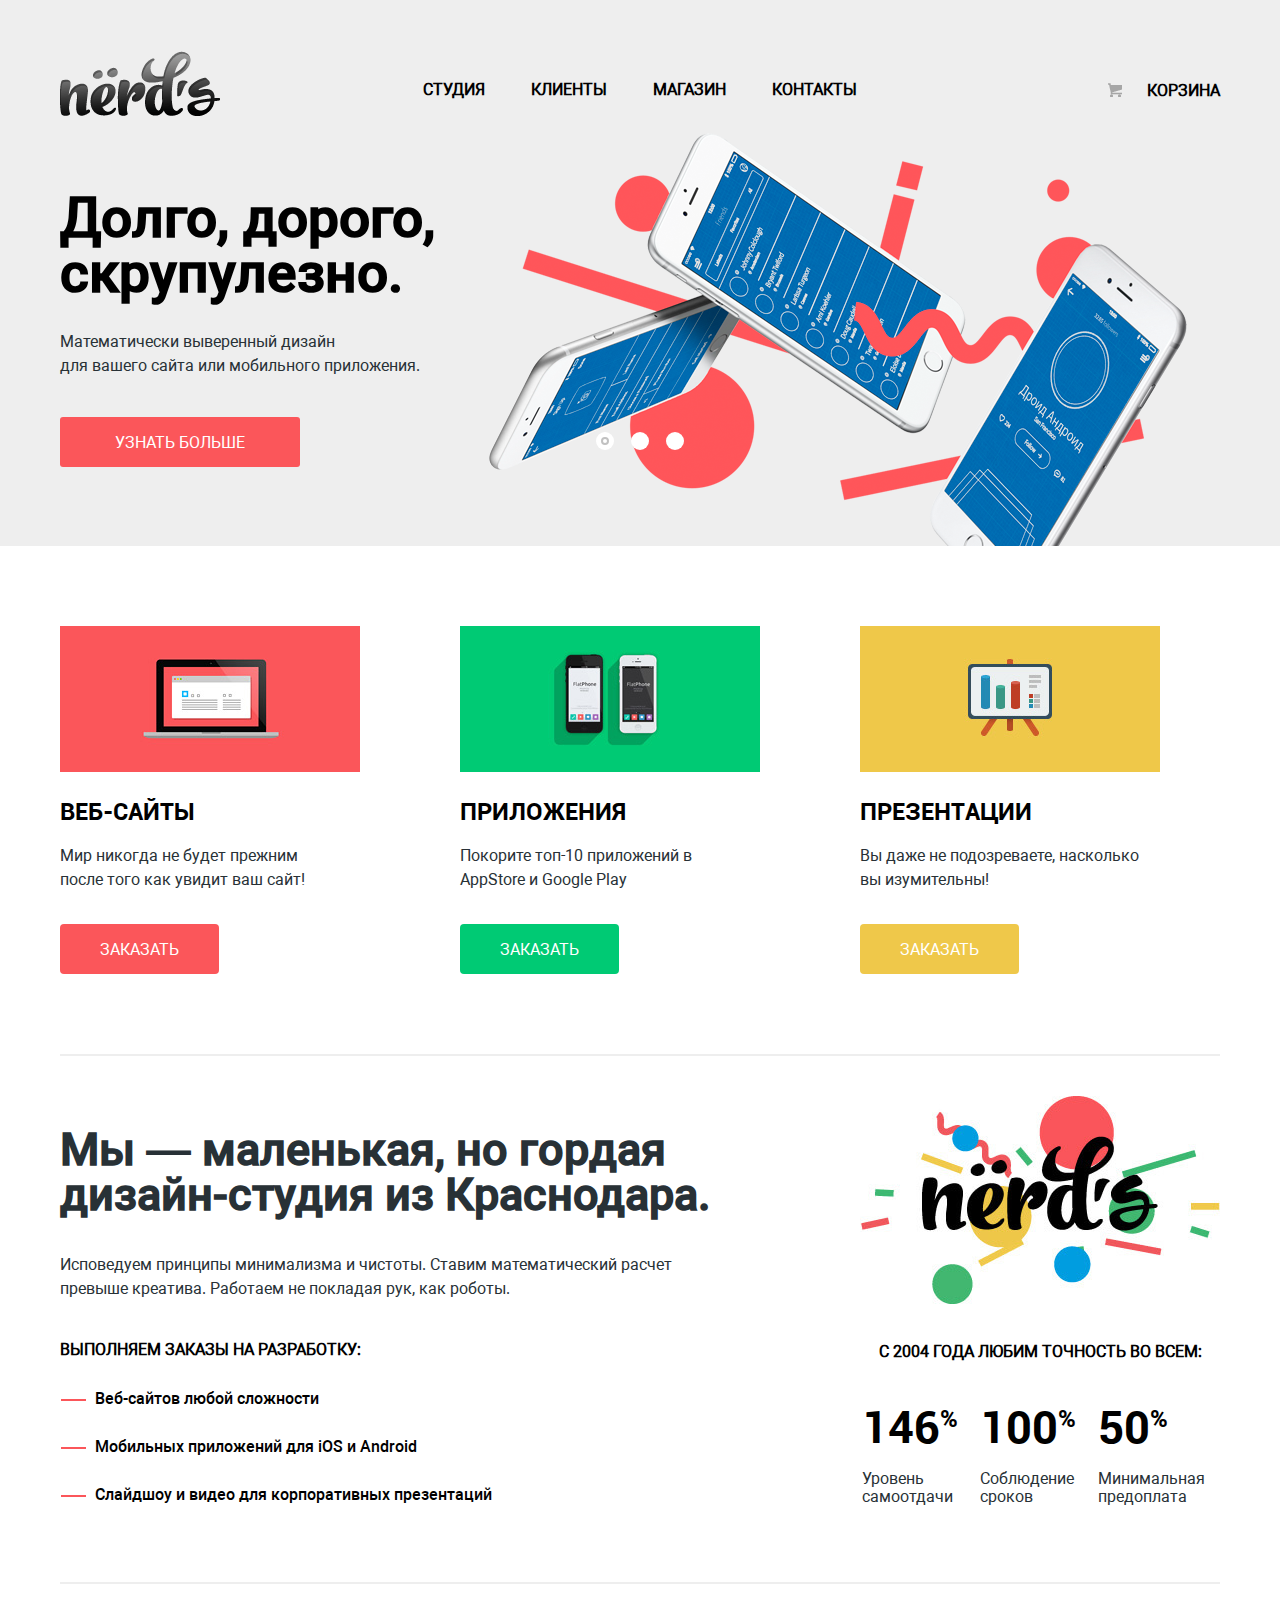
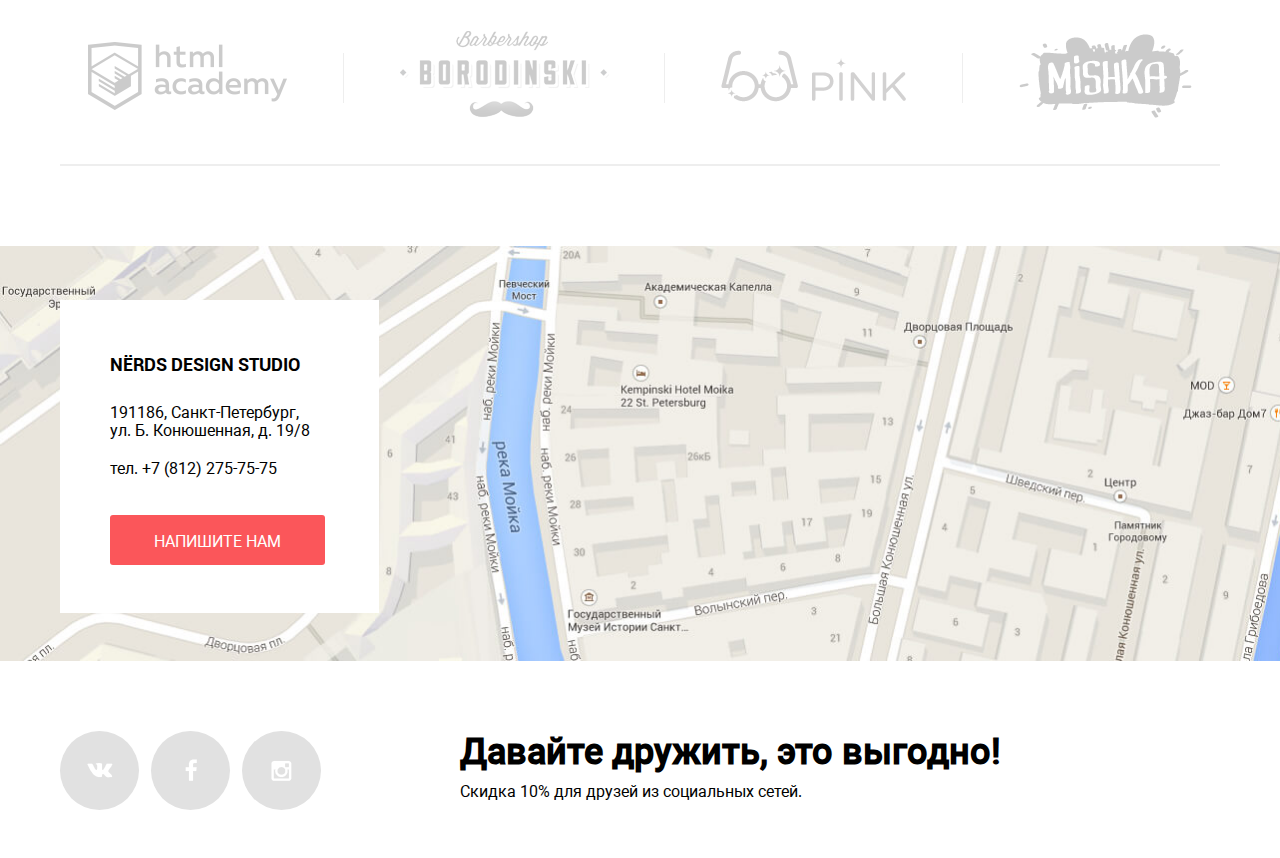
==== commit 22427e59: "minimize" ====
--- a/index.html
+++ b/index.html
@@ -4,13 +4,13 @@
 		<meta charset="utf-8">
 		<title>Нёрдс | главная</title>
 		<link rel="stylesheet" href="css/normalize.css">
-		<link rel="stylesheet" href="css/main.css">
+		<link rel="stylesheet" href="css/main.min.css">
 	</head>
 	<body>
 
 		<header class="main-header">
 			<div class="wrapper">
-				<a><img src="img/nerds-logo.png" alt="Нёрдс" class="logo" width="160" height="65"></a>
+				<a class="logo"></a>
 				<nav>
 					<ul>
 						<li><a href="#about">Студия</a></li>
@@ -60,13 +60,13 @@
 					<a href="#" class="btn btn-red">Заказать</a>
 				</div>
 				<div class="features-item">
-					<img src="img/illustration-2.jpg" alt="">
+					<img src="img/illustration-2.jpg" alt="Приложения" width="300" height="146">
 					<h2 class="features-title">Приложения</h2>
 					<div class="features-desc">Покорите топ-10 приложений в AppStore и Google Play</div>
 					<a href="#" class="btn btn-green">Заказать</a>
 				</div>
 				<div class="features-item">
-					<img src="img/illustration-3.jpg" alt="">
+					<img src="img/illustration-3.jpg" alt="Презентации" width="300" height="146">
 					<h2 class="features-title">Презентации</h2>
 					<div class="features-desc">Вы даже не подозреваете, насколько вы изумительны!</div>
 					<a href="#" class="btn btn-yellow">Заказать</a>
@@ -143,9 +143,9 @@
 		<footer class="footer">
 			<div class="wrapper">
 				<div class="footer-item">
-					<a href="//vk.com/a23.tech" class="social-icon social-vk" target="_blank"><img src="img/social/vk-icon.png" alt="VK"></a>
-					<a href="#" class="social-icon social-fb" target="_blank"><img src="img/social/fb-icon.png" alt="Facebook"></a>
-					<a href="#" class="social-icon social-ins" target="_blank"><img src="img/social/insta-icon.png" alt="Instagram"></a>
+					<a href="//vk.com/a23.tech" class="social-icon" target="_blank"><div class="social-img social-vk"></div></a>
+					<a href="#" class="social-icon" target="_blank"><span class="social-img social-fb"></span></a>
+					<a href="#" class="social-icon social-ins" target="_blank"><span class="social-img social-ins"></span></a>
 				</div>
 
 				<div class="footer-info">
@@ -180,7 +180,7 @@
 		
 		<div class="modal-overlay"></div>
 		
-		<script src="js/popup.js"></script>
+		<script src="js/popup.min.js"></script>
 
 	</body>
 </html>
--- a/css/main.min.css
+++ b/css/main.min.css
@@ -0,0 +1 @@
+@font-face{font-weight:400;font-family:"roboto regular";font-style:normal;src:local("Roboto regular"),url(../fonts/roboto.woff2) format("woff2"),url(../fonts/roboto.woff) format("woff")}@font-face{font-weight:400;font-family:"roboto bold";font-style:normal;src:local("Roboto bold"),url(../fonts/robotobold.woff2) format("woff2"),url(../fonts/robotobold.woff) format("woff")}@font-face{font-weight:400;font-family:"roboto medium";font-style:normal;src:local("Roboto medium"),url(../fonts/robotomedium.woff2) format("woff2"),url(../fonts/robotomedium.woff) format("woff")}@-webkit-keyframes bounce{0%{-webkit-transform:translateY(-2000px);transform:translateY(-2000px)}70%{-webkit-transform:translateY(30px);transform:translateY(30px)}90%{-webkit-transform:translateY(-10px);transform:translateY(-10px)}to{-webkit-transform:translateY(0);transform:translateY(0)}}@keyframes bounce{0%{-webkit-transform:translateY(-2000px);transform:translateY(-2000px)}70%{-webkit-transform:translateY(30px);transform:translateY(30px)}90%{-webkit-transform:translateY(-10px);transform:translateY(-10px)}to{-webkit-transform:translateY(0);transform:translateY(0)}}@-webkit-keyframes shake{0%,to{-webkit-transform:translateX(0);transform:translateX(0)}10%,30%,50%,70%,90%{-webkit-transform:translateX(-10px);transform:translateX(-10px)}20%,40%,60%,80%{-webkit-transform:translateX(10px);transform:translateX(10px)}}@keyframes shake{0%,to{-webkit-transform:translateX(0);transform:translateX(0)}10%,30%,50%,70%,90%{-webkit-transform:translateX(-10px);transform:translateX(-10px)}20%,40%,60%,80%{-webkit-transform:translateX(10px);transform:translateX(10px)}}*{font-family:"roboto regular",Tahoma,sans-serif;color:#000}h1,h2,h3{font-family:"roboto bold",Tahoma,sans-serif}.main-header{padding-top:50px;background-color:#eee}.main-header .wrapper{width:1160px;margin-right:auto;margin-left:auto}.about .wrapper:after,.catalog .wrapper:after,.catalog-list:after,.features .wrapper:after,.footer .wrapper:after,.main-header .wrapper:after,.slider .wrapper:after{content:"";display:table;clear:both}.main-header .logo{float:left;width:160px;height:65px;padding-right:20px;background:url(../img/icons.png) no-repeat;background-position-y:-58px}.main-header .logo:hover{opacity:.8}.main-header .logo:active{opacity:.3}.main-header nav{float:left}.main-header ul{margin:0;padding:30px 0 0 183px;font-size:0}.main-header li{display:inline-block;margin-right:46px}.main-header li:last-child{margin-right:0}.main-header a{padding-bottom:9px;font-weight:700;font-size:16px;line-height:20px;font-family:"roboto regular",Tahoma,sans-serif;text-transform:uppercase;text-decoration:none}.main-header a:hover{color:#fb565a}.main-header a:active{color:#000;opacity:.3}.main-header .active{padding-bottom:11px;border-bottom:2px solid #fb565a}.user-cart{position:relative;float:right;text-align:right}.user-cart a{display:inline-block;padding-top:31px;padding-bottom:0;padding-left:38px}.user-cart a:before{content:"";position:absolute;top:32px;left:-1px;width:15px;height:15px;background:url(../img/icons.png) no-repeat;background-position:-88px -33px}.user-cart .active{color:#fb565a}.page-title{background-color:#eee}.page-title h1{margin:0;padding-top:66px;padding-bottom:104px;font-size:55px;text-align:center}.catalog{padding-top:58px}.catalog .wrapper{width:1160px;margin-right:auto;margin-left:auto}.catalog-left{float:left;width:261px;padding-right:20px}.catalog-right{float:right;width:800px;padding-left:79px}.catalog fieldset{margin:0 0 33px;padding:0;border:none}.catalog legend{margin-bottom:18px;font-weight:700;font-size:18px;font-family:"roboto bold",Tahoma,sans-serif;text-transform:uppercase;letter-spacing:.8px;cursor:default}.catalog input[type=submit]{margin-top:0;padding:16px 89px 15px;font-weight:700;font-family:"roboto",fantasy;color:#000;text-transform:uppercase;background-color:#eee;border:none;border-radius:4px;outline:none;cursor:pointer}.catalog input[type=submit]:hover{background-color:#dfdfdf}.catalog input[type=submit]:active{color:rgba(255,255,255,.3);background-color:#d5d5d5;outline:none;box-shadow:inset 0 5px 3px 0 #bfbfbf}.catalog-item{position:relative;float:left;width:360px;max-height:574px;margin-bottom:38px;margin-left:40px;padding-top:40px;background:url(../img/project/browser.png) no-repeat;background-position:-1px -40px;cursor:pointer}.catalog-item:hover{background:url(../img/project/browser.png) no-repeat top left;box-shadow:0 6px 15px 0 rgba(51,51,51,.25)}.catalog-item:hover .item-info{display:block}.catalog .item-desc{max-height:90px;margin-right:70px;margin-left:70px;overflow-y:hidden;color:#646464}.catalog .item-info{position:absolute;right:0;bottom:-2px;left:0;display:none;max-height:250px;overflow:hidden;text-align:center;background-color:#eee}.catalog .item-title{width:360px;margin-top:32px;margin-bottom:20px;font-size:18px;line-height:20px;text-transform:uppercase}.catalog .btn,.item-title a{text-decoration:none}.catalog .btn{display:inline-block;margin-top:15px;margin-bottom:41px;padding:16px 61px 15px;font-weight:500;font-size:16px;color:#fff;text-transform:uppercase;border-radius:4px}.catalog .btn-red{background-color:#fb565a}.catalog .btn-red:hover{background-color:#e74246}.catalog .btn-red:active{color:rgba(255,255,255,.3);background-color:#d7373b;box-shadow:inset 0 3px 0 1px #c13135}.catalog-sort{padding-bottom:55px;padding-left:40px}.catalog-sort:after{content:"";display:table;clear:right}.catalog-sort strong{float:left;text-transform:uppercase;letter-spacing:.1em}.catalog-sort ul{display:-webkit-flex;display:-moz-flex;display:-ms-flex;display:-o-flex;display:-webkit-box;display:-ms-flexbox;display:flex;-webkit-justify-content:space-between;justify-content:space-between;float:right;width:360px;padding-top:4px;padding-left:0;font-size:0;text-align:right;-webkit-box-pack:justify;-ms-flex-pack:justify}.catalog-sort li{padding-right:13px}.about-right li:last-child,.catalog-sort li:last-child{padding-right:0}.catalog-sort a{font-size:14px;text-transform:uppercase;text-decoration:none;opacity:.3}.catalog-sort a:hover{opacity:.6}.catalog-sort a:active,.catalog-sort a:focus{opacity:1}.catalog .sort-dw,.catalog .sort-up{position:relative;font-size:0;border:10px solid transparent;border-right-width:5px;border-left-width:5px}.catalog .sort-up{border-bottom-color:#000;top:2px}.catalog .sort-dw{top:12px;right:-10px;border-top-color:#000}.catalog .range-filter{height:204px;margin-top:2px;margin-bottom:60px}.catalog .price-controls{text-transform:uppercase}.catalog .range-controls{position:relative;height:80px;margin-top:34px;margin-bottom:14px;background-color:#eee;border-radius:4px}.catalog .scale{position:absolute;top:40px;left:20px;width:219px;height:2px;background:-webkit-linear-gradient(left,#00ca74,#00ca74 152px,#d7dcde 152px,#d7dcde);background:linear-gradient(to right,#00ca74,#00ca74 152px,#d7dcde 152px,#d7dcde)}.catalog .toggle{position:absolute;top:32px;width:19px;height:19px;background:-webkit-radial-gradient(#b2b2b2 2px,#fff 2px,#fff);background:radial-gradient(#b2b2b2 2px,#fff 2px,#fff);border-radius:50%;box-shadow:0 1px 1px 0 #b2b2b2;cursor:pointer}.catalog .min-toggle{left:20px}.catalog .max-toggle{left:161px}.catalog .max-price,.catalog .min-price{width:80px;height:38px;margin-right:30px;margin-left:8px;text-align:center;background-color:#eee;border:0;border-radius:4px}.catalog .max-price:last-child,.catalog .min-price:last-child{margin-right:0;margin-left:7px}.catalog .max-price:focus,.catalog .min-price:focus{outline:none}.slider input[type=radio],input[type=checkbox],input[type=radio]{display:none}input[type=checkbox]:checked+label:before,input[type=radio]:checked+label:before{content:"";position:absolute;top:0;left:0;width:25px;height:25px}input[type=checkbox]+label,input[type=radio]+label{margin-bottom:15px;color:#283136}input[type=checkbox]+label:before,input[type=radio]+label:before{content:"";position:absolute;top:0;left:0;width:25px;height:25px}input[type=radio]+label:before{color:#283136;background:url(../img/icons.png) no-repeat -27px -2px;opacity:.4}input[type=radio]:checked+label:before{color:#283136;background:url(../img/icons.png) no-repeat 0 -2px;opacity:.4}input[type=radio]+label:hover:before{opacity:1}input[type=radio]:disabled+label:before{background:url(../img/icons.png) no-repeat -27px -2px;opacity:.1}input[type=checkbox]:disabled+label,input[type=radio]:disabled+label{color:#ededed}input[type=checkbox]+label:before{background:url(../img/icons.png) no-repeat -83px -3px;opacity:.4}input[type=checkbox]:checked+label:before{background:url(../img/icons.png) no-repeat -54px -3px;opacity:.4}.clients img:hover,input[type=checkbox]+label:hover:before{opacity:1}input[type=checkbox]:disabled+label:before{background:url(../img/icons.png) no-repeat -83px -3px;opacity:.1}.catalog label{position:relative;display:inline-block;padding-left:37px;line-height:25px}.pagination{margin:0;padding-top:27px;padding-left:40px;font-size:0}.pagination li{display:inline-block;margin-right:10px}.pagination a{display:inline-block;box-sizing:border-box;padding:18px 21px 14px;font-size:16px;text-decoration:none;background-color:#eee;border-radius:4px}.pagination a:active{color:#959595;background-color:#d5d5d5;box-shadow:inset 0 5px 3px 0 #bfbfbf}.pagination a:hover{background-color:#dfdfdf}.pagination .pagination-next{padding:18px 79px 15px;font-weight:700;text-transform:uppercase}.pagination .active{padding:16px 19px 12px;background-color:#fff;border:2px solid #dbdbdb;cursor:default}.pagination .active:hover{color:#000;background-color:#fff;box-shadow:none}.slider{position:relative;background-color:#eee}.slider .wrapper{position:relative;width:1160px;margin-right:auto;margin-left:auto}.slider-info{position:relative;z-index:99;display:none;float:left;box-sizing:border-box;width:100%;min-height:422px;padding-top:67px}.slider-info:nth-child(1){background:url(../img/slider/slide1.png) no-repeat right 33px bottom}.slider-info:nth-child(2){background:url(../img/slider/slide2.png) no-repeat right bottom}.slider-info:nth-child(3){background:url(../img/slider/slide3.png) no-repeat right bottom}.slider-desc{margin-top:0;margin-bottom:20px;line-height:24px;color:#283136}.slider .lead{margin-top:0;margin-bottom:29px;font-weight:700;font-size:55px;line-height:55px;font-family:"roboto medium",Tahoma,sans-serif}.slider .btn{display:inline-block;margin-top:19px;margin-bottom:20px;padding:17px 55px 15px;font-weight:500;color:#fff;text-transform:uppercase;text-decoration:none;background-color:#fb565a;border-radius:3px}.slider .btn:hover{background-color:#e74246}.slider .btn:active{color:rgba(255,255,255,.3);background-color:#d7373b;box-shadow:inset 0 3px 0 1px #c13135}.slider-images{position:absolute;top:0;right:0;z-index:10;float:right;width:730px;font-size:0}.slider-controls{position:absolute;bottom:96px;left:50%;z-index:108;width:200px;margin-left:-100px;font-size:0;text-align:center}.slider-controls label{position:relative;display:inline-block;width:18px;height:18px;margin-right:8.5px;margin-left:8.5px;text-align:center;background:#fff;border-radius:50%;cursor:pointer}label.active:before{content:"";position:absolute;top:5px;left:5px;width:4px;height:4px;border:2px solid #c4c4c4;border-radius:50%}#slider-1:checked~.wrapper .slider-info:nth-child(1),#slider-2:checked~.wrapper .slider-info:nth-child(2),#slider-3:checked~.wrapper .slider-info:nth-child(3){display:block}#slider-1:checked~.wrapper #slider-active-1:before,#slider-2:checked~.wrapper #slider-active-2:before,#slider-3:checked~.wrapper #slider-active-3:before{content:"";position:absolute;top:5px;left:5px;width:4px;height:4px;border:2px solid #c1c1c1;border-radius:50%}.features{padding-top:80px}.features .wrapper{width:1160px;margin-right:auto;margin-left:auto;padding-bottom:80px;border-bottom:2px solid #eee}.features-item{float:left;width:300px;margin-right:100px;font-size:0}.features-item:last-child{margin-right:60px}.features-title{margin-bottom:12px;font-size:24px;line-height:40px;text-transform:uppercase}.features-desc{margin-right:20px;margin-bottom:20px;font-size:16px;line-height:24px;color:#283136}.features .btn{display:inline-block;margin-top:12px;padding:17px 40px 15px;font-weight:500;font-size:16px;color:#fff;text-transform:uppercase;text-decoration:none;border-radius:4px}.about-left li:before,.features .btn-red{background-color:#fb565a}.features .btn-red:hover{background-color:#e74246}.features .btn-red:active{color:rgba(255,255,255,.3);background-color:#d7373b;box-shadow:inset 0 3px 0 1px #c13135}.features .btn-green{background-color:#00ca74}.features .btn-green:hover{background-color:#00bc6c}.features .btn-green:active{color:rgba(255,255,255,.3);background-color:#00aa62;box-shadow:inset 0 3px 0 1px #009958}.features .btn-yellow{background-color:#efc84a}.features .btn-yellow:hover{background-color:#eab534}.features .btn-yellow:active{color:rgba(255,255,255,.3);background-color:#e5a722;box-shadow:inset 0 3px 0 1px #ce961f}.about{padding-top:40px}.about .wrapper{width:1160px;margin-right:auto;margin-left:auto;padding-bottom:47px;border-bottom:2px solid #eee}.about strong{font-size:16px;text-transform:uppercase}.about-left{float:left;width:660px;padding-right:20px}.about-left ul{margin-top:30px;padding-left:35px;list-style:none}.about-left li{position:relative;margin-bottom:30px;font-family:"roboto medium",Tahoma,sans-serif}.about-left li:before{content:"";position:absolute;top:9px;left:-34px;width:25px;height:2px}.about-right{float:right;width:360px}.about-right ul{margin:0;padding-left:0;font-size:0}.about-right li{display:inline-block;width:100px;padding-right:16px;padding-left:2px;list-style:none}.about-right strong,.map h2{font-family:"roboto bold",Tahoma,sans-serif}.about-right strong{position:relative;font-size:45px}.about-right strong:after{content:"%";position:absolute;top:5px;right:-18px;font-weight:700;font-size:24px}.about .desc,.about p{font-size:16px;color:#283136}.about p{margin-top:16px;line-height:18px}.about img{margin-bottom:34px}.about-counters{margin-bottom:41px;font-weight:700;text-align:center;text-transform:uppercase}.about .lead{margin-top:31px;margin-bottom:36px;font-weight:700;font-size:45px;line-height:45px;font-family:"roboto medium",Tahoma,sans-serif}.about .desc{margin-bottom:40px;line-height:24px}.clients .wrapper{display:-webkit-flex;display:-moz-flex;display:-ms-flex;display:-o-flex;display:-webkit-box;display:-ms-flexbox;display:flex;-webkit-justify-content:space-around;justify-content:space-around;-webkit-align-items:center;align-items:center;width:1160px;margin-right:auto;margin-bottom:80px;margin-left:auto;padding-top:47px;padding-bottom:39px;border-bottom:2px solid #eee;-webkit-box-align:center;-ms-flex-align:center;-ms-flex-pack:distribute}.clients img{opacity:.2}.clients img:active{opacity:.1}.clients .img-divider{width:1px;height:50px;background-color:#eee}.map{position:relative;min-height:415px;margin-top:60px;background-image:url(../img/map.jpg);-webkit-background-size:cover;background-size:cover}.map .wrapper{width:1160px;margin-top:60px;margin-right:auto;margin-left:auto}.map-block{position:absolute;top:54px;z-index:99;box-sizing:border-box;width:319px;padding:40px 50px 48px;background-color:#fff}.map-address{margin-bottom:19px}.map h2{margin-bottom:28px;font-size:18px}.map .btn{display:inline-block;margin-top:21px;padding:18px 44px 14px;font-weight:500;color:#fff;text-transform:uppercase;text-decoration:none;background-color:#fb565a;border-radius:3px}.map .btn:hover{background-color:#e74246}.map .btn:active{color:rgba(255,255,255,.3);background-color:#d7373b;box-shadow:inset 0 3px 0 1px #c13135}.footer .wrapper{width:1160px;margin-top:70px;margin-right:auto;margin-left:auto;padding-bottom:40px}.footer-item{float:left;width:320px;font-size:0}.footer-item .social-icon{display:inline-block;width:79px;height:79px;margin-right:12px;line-height:79px;vertical-align:top;text-align:center;background-color:#e1e1e1;border-radius:50%}.footer-item .social-icon:hover{background-color:#e74246}.footer-item .social-icon:active{background-color:#d7373b}.social-icon:active{box-shadow:inset 0 3px 0 1px #c13135}.social-icon:active .social-img{opacity:.3}.social-img{display:inline-block;margin:0 auto;line-height:79px;vertical-align:middle}.social-icon .social-vk{width:26px;height:15px;background:url(../img/icons.png) no-repeat;background-position:-55px -34px}.social-icon .social-fb,.social-icon .social-ins{width:12px;height:22px;background:url(../img/icons.png) no-repeat;background-position:-34px -33px}.social-icon .social-ins{width:21px;height:21px;background-position:-2px -34px}.footer-info{float:right;width:760px}.footer .frendly{padding-top:6px;font-weight:700;font-size:36px;line-height:30px;font-family:"roboto medium",Tahoma,sans-serif}.modal,.modal-overlay{position:fixed;display:none}.modal{box-sizing:border-box;width:960px;min-height:590px;margin-left:-480px;padding:64px 100px 90px;font-size:0;background:#fff;box-shadow:0 10px 40px 5px #333;top:50px;left:50%;z-index:999}.modal-overlay{top:0;right:0;bottom:0;left:0;z-index:888;background-color:transparent}.modal-overlay-show,.modal-show{display:block}.modal-show{-webkit-animation:bounce .8s;animation:bounce .8s}.modal .modal-error{color:#e74246;border-color:#e74246;-webkit-animation:shake .6s;animation:shake .6s}.modal-close{position:absolute;top:79px;right:91px;width:22px;height:22px;background:0 0;border:none;cursor:pointer}.modal-close:focus{outline:none}.modal-close:after,.modal-close:before{content:"";position:absolute;top:8px;left:0;width:25px;height:4px;background-color:#fb565a}.modal-close:after{-webkit-transform:rotate(45deg);-ms-transform:rotate(45deg);transform:rotate(45deg)}.modal-close:before{-webkit-transform:rotate(-45deg);-ms-transform:rotate(-45deg);transform:rotate(-45deg)}.modal-title{margin-top:0;margin-bottom:38px;font-size:45px}.modal-name{margin-bottom:9px;font-weight:700;font-size:16px}.modal label[for=name]{float:left;box-sizing:border-box;width:360px;margin-right:20px}.modal label[for=email]{float:right;box-sizing:border-box;width:360px;margin-left:20px}.modal label[for=text]{box-sizing:border-box;width:100%;margin-top:35px}.modal input[type=submit]{width:auto;height:auto;margin-top:48px;padding:16px 82px}.modal label,.modal-name{display:inline-block}.modal input{box-sizing:border-box;width:100%;height:50px;padding:0 13px;font-size:16px;border:2px solid #d7dcde}.modal input:hover,.modal textarea:hover{border-color:#b4b9bb}.modal input:focus,.modal textarea:focus{border-color:#000;outline:none}.modal textarea{box-sizing:border-box;width:100%;min-height:118px;padding:10px 10px 10px 13px;font-size:16px;border:2px solid #d7dcde;resize:none}.modal .btn{font-weight:500;color:#fff;text-transform:uppercase;text-decoration:none;border:0;border-radius:4px}.modal .btn-red{background-color:#fb565a}.modal .btn-red:hover{background-color:#e74246}.modal .btn-red:active{color:rgba(255,255,255,.3);background-color:#d7373b;box-shadow:inset 0 3px 0 1px #c13135}